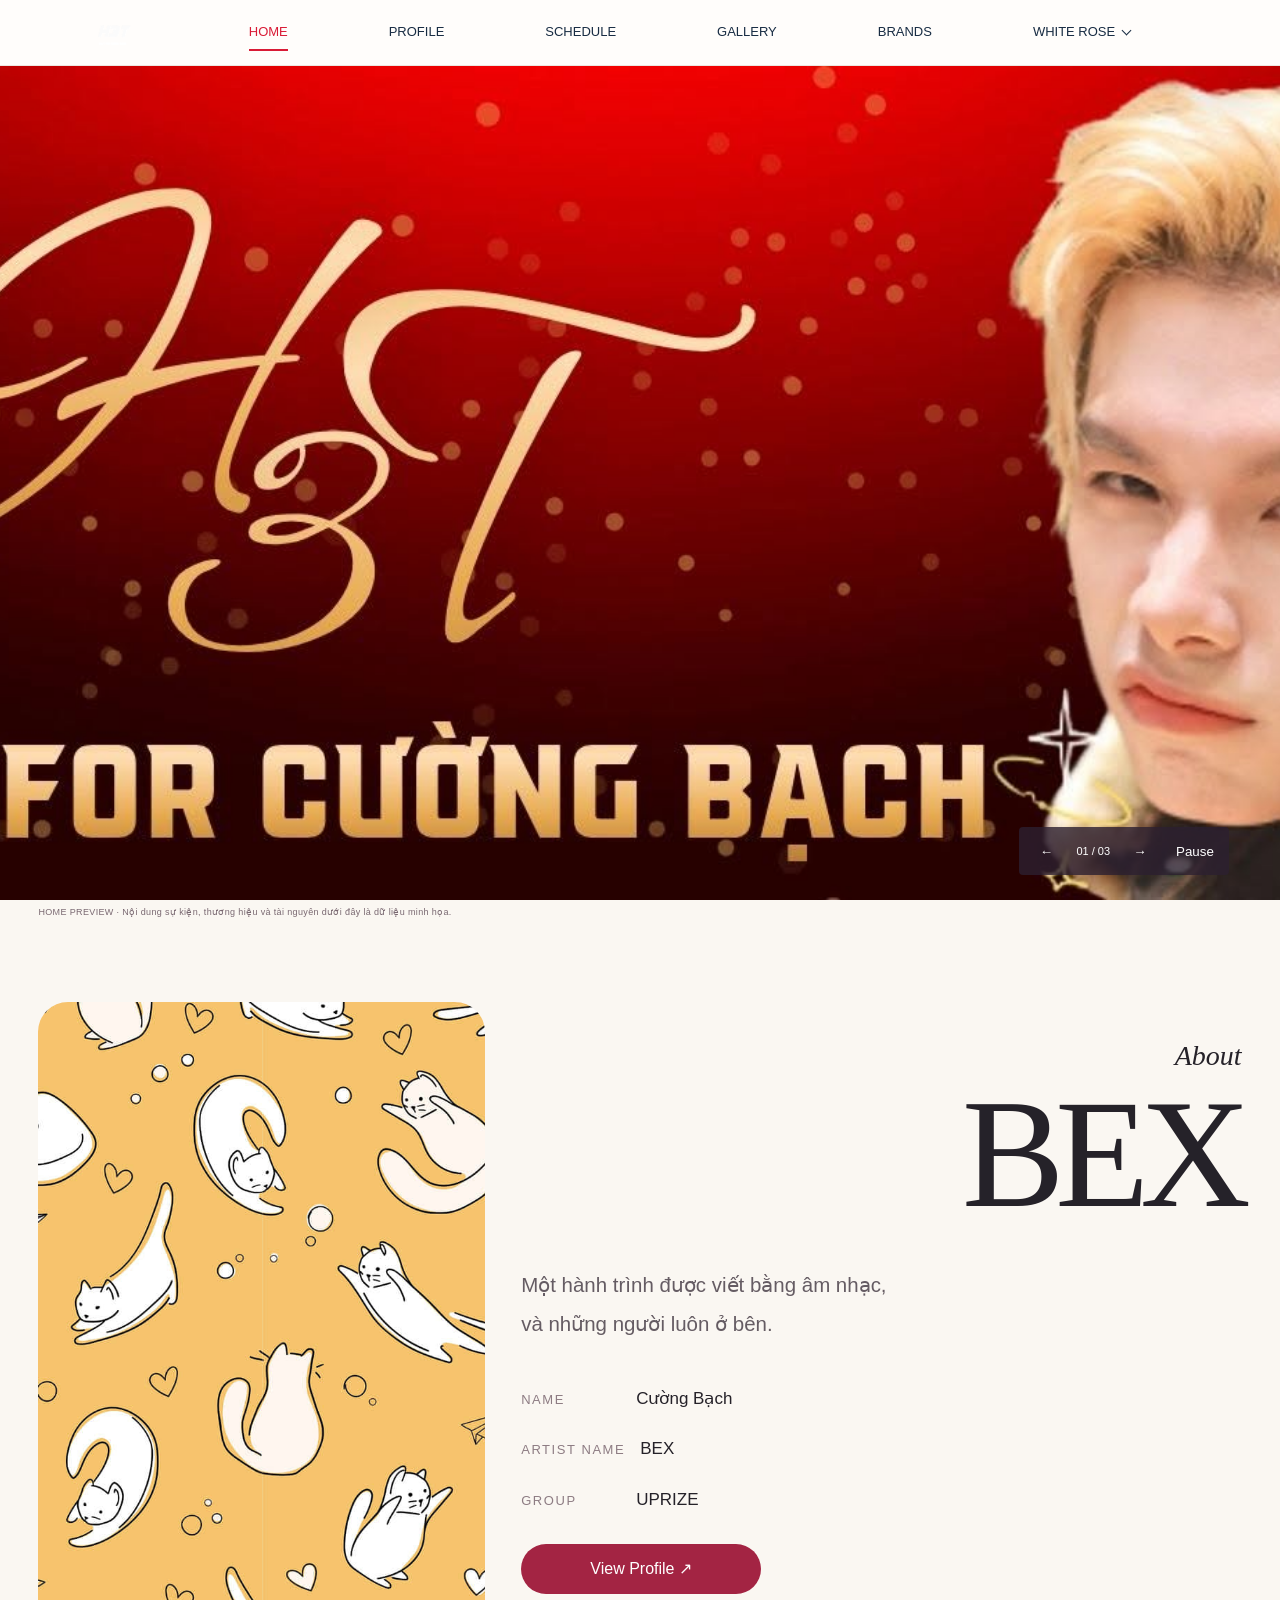
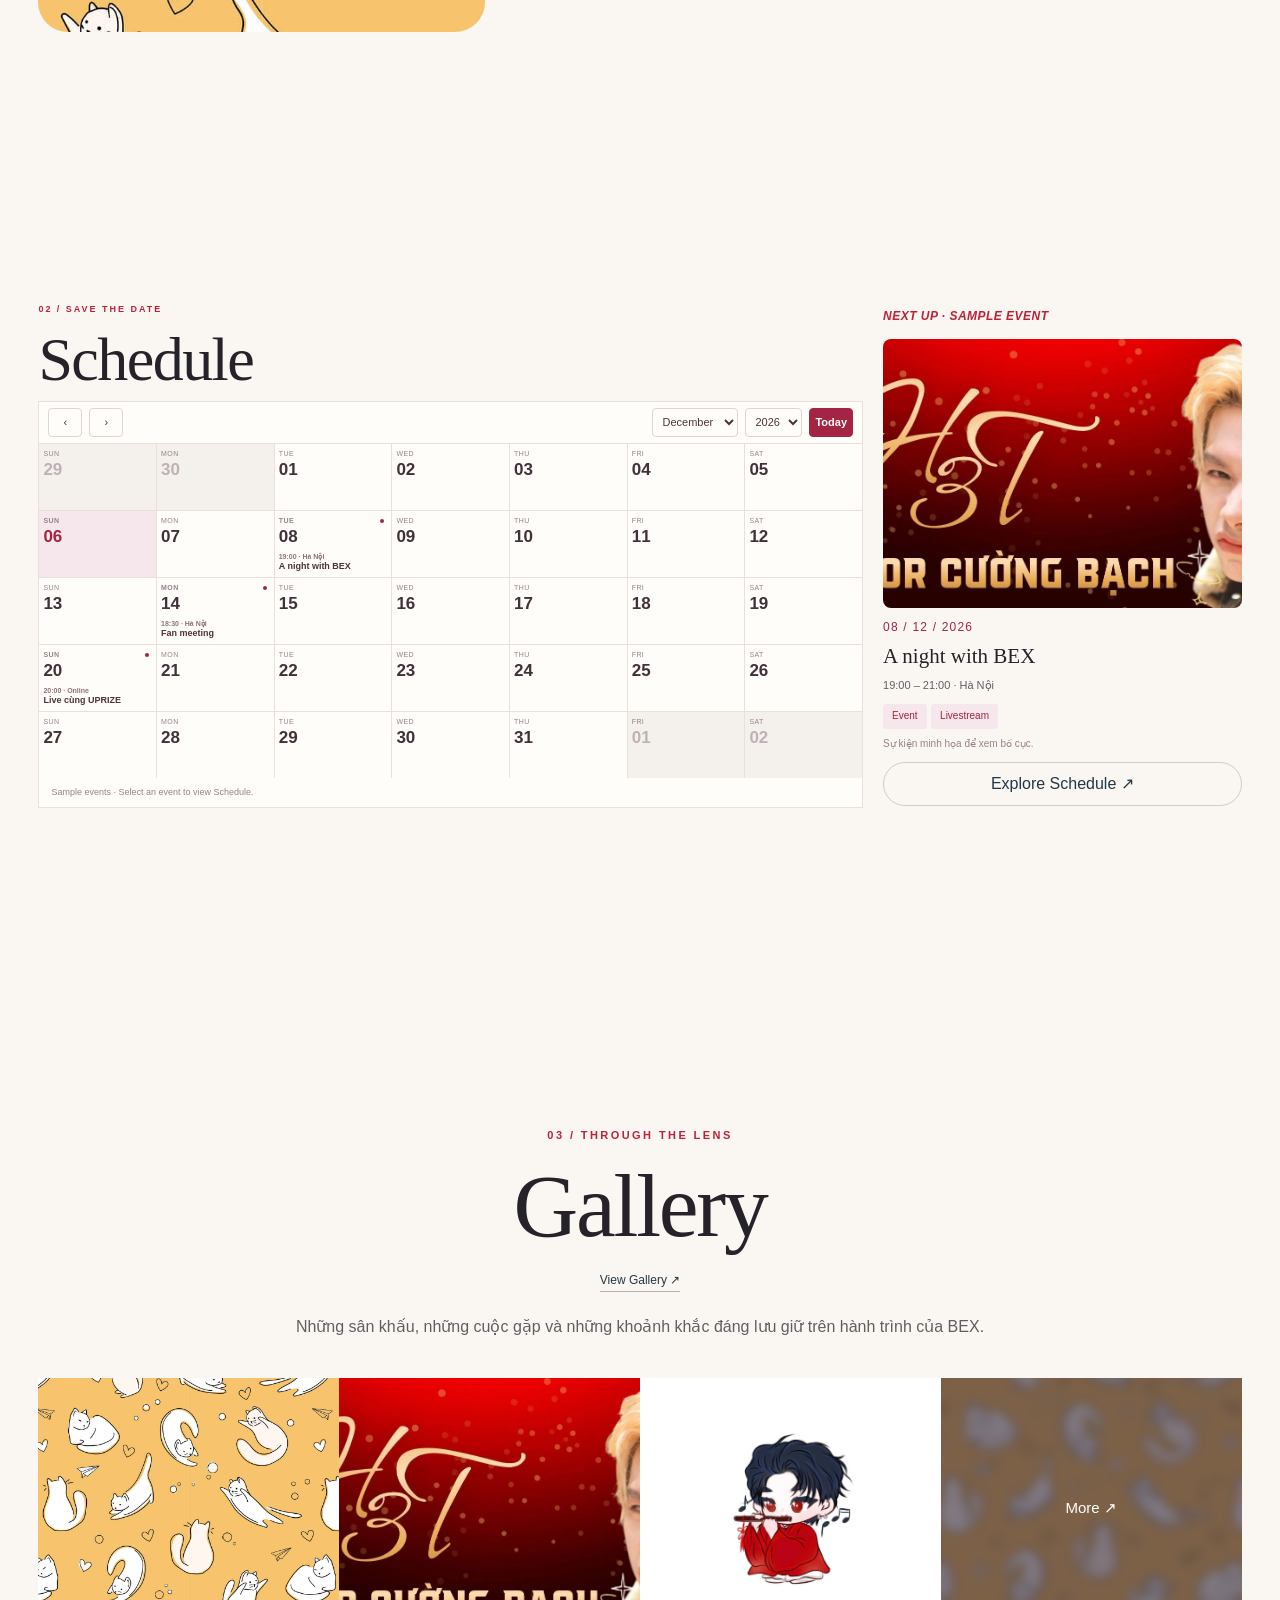
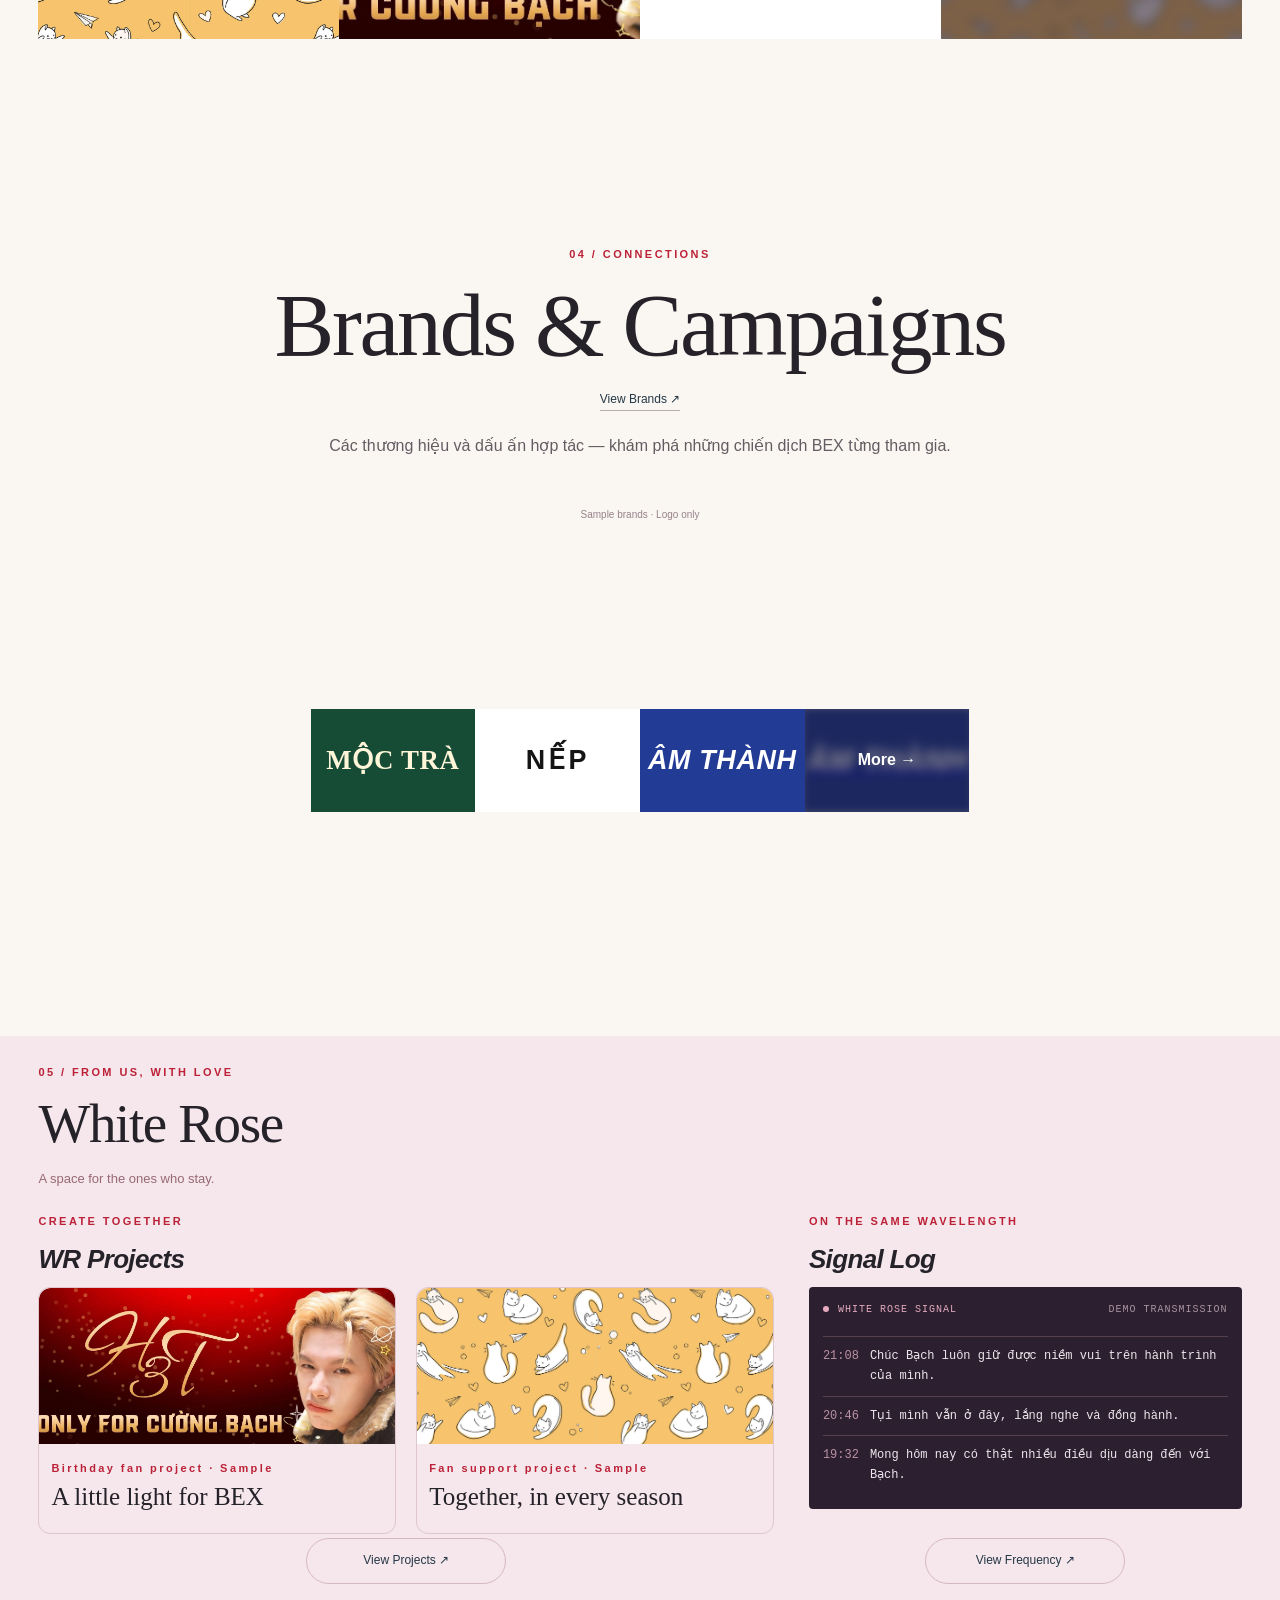
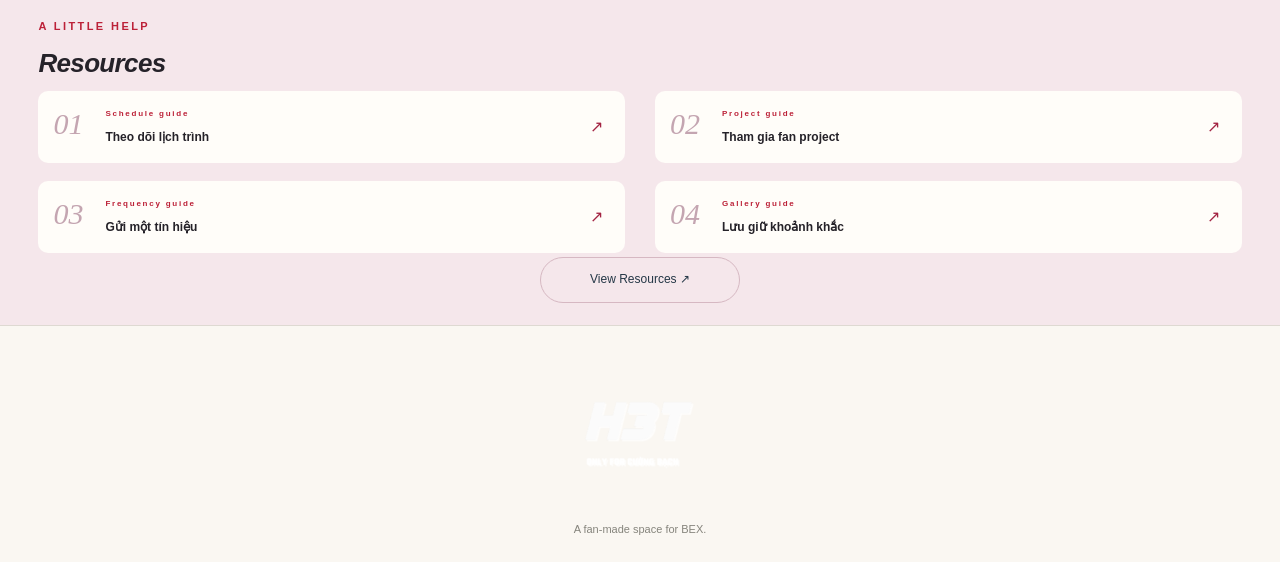
==== index.html @ bc2a26bc "edit file" ====
<!doctype html><html lang="vi"><head><meta charset="utf-8"><meta name="viewport" content="width=device-width,initial-scale=1"><title>BEX · White Rose</title><link rel="icon" href="assets/logo-h3t.png"><link rel="stylesheet" href="site/site.css"><link rel="stylesheet" href="site/home-demo.css"><link rel="stylesheet" href="site/home-layout.css"></head><body class="editorial-page home-page home-brief-demo"><div class="site-nav" role="navigation" aria-label="Main navigation"><a class="site-brand" href="index.html"><img src="assets/logo-h3t.png" alt="H3T"></a><div class="site-links"><a href="index.html" aria-current="page">Home</a><a href="profile.html">Profile</a><a href="schedule.html">Schedule</a><a href="gallery.html">Gallery</a><a href="brand.html">Brands</a><details class="nav-group"><summary>White Rose</summary><div><a href="frequency.html">WR Frequency</a><a href="project.html">WR Projects</a><a href="resources.html">WR Resources</a></div></details></div></div>
<section class="brief-hero" aria-label="Featured images"><img id="hero-image" src="assets/wall.jpg" alt="BEX · featured banner"><div class="hero-caption"><span>WHITE ROSE / BEX</span><p>Every moment,<br>a little closer.</p></div><div class="hero-controls"><button id="hero-prev" aria-label="Previous image">←</button><span id="hero-position" aria-live="polite">01 / 03</span><button id="hero-next" aria-label="Next image">→</button><button id="hero-pause" aria-label="Pause slideshow" aria-pressed="false">Pause</button></div></section>
<main class="editorial-main home-main"><p class="brief-demo-label">HOME PREVIEW · Nội dung sự kiện, thương hiệu và tài nguyên dưới đây là dữ liệu minh họa.</p>
<section class="brief-about"><div class="about-image"><img src="assets/page-background.jpg" alt="BEX" loading="lazy"><span>MEET THE ARTIST</span></div><div><span class="eyebrow">01 / ABOUT</span><div class="about-wordmark"><span>About</span><h1>BEX</h1></div><p class="about-lead">Một hành trình được viết bằng âm nhạc,<br>và những người luôn ở bên.</p><dl><div><dt>NAME</dt><dd>Cường Bạch</dd></div><div><dt>ARTIST NAME</dt><dd>BEX</dd></div><div><dt>GROUP</dt><dd>UPRIZE</dd></div></dl><a class="page-button" href="profile.html">View Profile ↗</a></div></section>
<section class="home-section layout-schedule"><div class="home-section-heading"><div><span class="eyebrow">02 / SAVE THE DATE</span><h2>Schedule</h2></div><a class="text-link" href="schedule.html">View Schedule ↗</a></div><div class="brief-schedule"><div id="brief-calendar"></div><article class="nearest-event"><span class="eyebrow">NEXT UP · SAMPLE EVENT</span><img src="assets/wall.jpg" alt="Sample event artwork" loading="lazy"><div class="next-date" id="next-date"></div><h3>A night with BEX</h3><p>19:00 – 21:00 · Hà Nội</p><span class="brief-pill">Event</span> <span class="brief-pill">Livestream</span><p class="sample-small">Sự kiện minh họa để xem bố cục.</p><a class="text-link" href="schedule.html">Explore Schedule ↗</a></article></div></section>
<section class="home-section layout-gallery"><div class="home-section-heading"><div><span class="eyebrow">03 / THROUGH THE LENS</span><h2>Gallery</h2></div><a class="text-link" href="gallery.html">View Gallery ↗</a></div><p class="section-introduction">Những sân khấu, những cuộc gặp và những khoảnh khắc đáng lưu giữ trên hành trình của BEX.</p><div id="brief-gallery" class="brief-photo-grid"></div></section>
<section class="home-section layout-brands"><div class="home-section-heading"><div><span class="eyebrow">04 / CONNECTIONS</span><h2>Brands &amp; Campaigns</h2></div><a class="text-link" href="brand.html">View Brands ↗</a></div><p class="section-introduction">Các thương hiệu và dấu ấn hợp tác — khám phá những chiến dịch BEX từng tham gia.</p><p class="sample-small">Sample brands · Logo only</p><div id="home-brand"></div></section>
<section class="home-section brief-white-rose"><div class="wr-intro"><span class="eyebrow">05 / FROM US, WITH LOVE</span><h2>White Rose</h2><p>A space for the ones who stay.</p></div>
<div class="wr-top-layout"><section class="wr-subsection wr-project-panel"><div class="home-section-heading"><div><span class="eyebrow">CREATE TOGETHER</span><h2>WR Projects</h2></div><a class="text-link" href="project.html">View Projects ↗</a></div><div id="brief-projects" class="brief-projects"></div></section>
<section class="wr-subsection wr-frequency-panel"><div class="home-section-heading"><div><span class="eyebrow">ON THE SAME WAVELENGTH</span><h2>Signal Log</h2></div><a class="text-link" href="frequency.html">View Frequency ↗</a></div><div class="frequency-log"><div class="frequency-status"><span class="signal-dot"></span> WHITE ROSE SIGNAL <span>DEMO TRANSMISSION</span></div><ol><li><time>21:08</time><span class="signal-index">WR_001</span><p>Chúc Bạch luôn giữ được niềm vui trên hành trình của mình.</p><span>♡</span></li><li><time>20:46</time><span class="signal-index">WR_002</span><p>Tụi mình vẫn ở đây, lắng nghe và đồng hành.</p><span>♡</span></li><li><time>19:32</time><span class="signal-index">WR_003</span><p>Mong hôm nay có thật nhiều điều dịu dàng đến với Bạch.</p><span>♡</span></li></ol></div></section>
</div><section class="wr-subsection wr-resource-panel"><div class="home-section-heading"><div><span class="eyebrow">A LITTLE HELP</span><h2>Resources</h2></div><a class="text-link" href="resources.html">View Resources ↗</a></div><div id="brief-resources" class="brief-resources"></div></section>
</section></main><footer class="site-footer home-layout-footer"><img src="assets/logo-h3t.png" alt="H3T"><span>A fan-made space for BEX.</span></footer><script src="site/home-demo.js"></script><script src="site/brand-demo.js"></script><script src="site/navigation.js"></script><script src="site/home-scroll.js"></script><script src="site/home-motion.js"></script></body></html>
---- site/site.css ----
.site-nav{position:relative;z-index:30;display:flex;align-items:center;justify-content:space-between;gap:24px;padding:12px 4%;background:#fffdfb;border-bottom:1px solid #ece7e1;color:#182c43;font:14px/1.4 "Segoe UI",Arial,sans-serif}
.site-brand{display:block;flex:0 0 75px}.site-brand img{display:block;width:75px;height:45px;object-fit:contain}
.site-links{display:flex;gap:28px;align-items:center;overflow-x:auto;scrollbar-width:none}.site-links a{color:inherit;text-decoration:none;white-space:nowrap;padding:12px 0;position:relative}.site-links a[aria-current=page]{color:#d91b36}.site-links a[aria-current=page]:after{content:"";position:absolute;bottom:3px;left:0;right:0;height:2px;background:#d91b36}
.site-nav a:focus-visible,.editorial-page a:focus-visible,.editorial-page select:focus-visible{outline:2px solid #d91b36;outline-offset:5px}
.editorial-page{margin:0;background:#faf8f4;color:#1e2b37;font:16px/1.65 "Segoe UI",Arial,sans-serif}.editorial-page *{box-sizing:border-box}
.editorial-main{max-width:1800px;margin:auto;padding:65px 4% 90px}.page-intro{margin:0 0 50px;max-width:900px}.eyebrow{color:#bc2138;font-size:11px;font-weight:700;letter-spacing:.22em}.page-intro h1{font:500 clamp(40px,5.6vw,80px)/1.1 Georgia,"Times New Roman",serif;margin:17px 0 20px;letter-spacing:-.045em}.page-intro p{color:#727677;max-width:620px;margin:0;font-size:16px}
.profile-layout{display:grid;grid-template-columns:1fr 1fr;align-items:center;gap:8%}.profile-portrait{display:block;width:100%;height:auto}.profile-copy h2{font:400 clamp(32px,3.5vw,54px)/1.2 Georgia,serif;letter-spacing:-.025em}.profile-copy p{max-width:500px;color:#666e73}.profile-actions{display:flex;align-items:center;flex-wrap:wrap;gap:25px;margin:30px 0}.page-button{display:inline-block;background:#bc2138;color:#fff;padding:12px 22px;text-decoration:none;border:0;cursor:pointer;font:inherit}.text-link{color:#243746;text-decoration:none;border-bottom:1px solid #b7b1a9}.profile-copy .muted{font-size:12px;color:#94948e}
.exhibition-toolbar{display:flex;align-items:center;gap:18px;border-top:1px solid #dcd7d0;padding:18px 0 28px;font-size:12px}.exhibition-toolbar label{text-transform:uppercase;letter-spacing:.1em}.exhibition-toolbar select{font:inherit;max-width:65%;padding:9px 12px;background:transparent;border:1px solid #dcd7d0;color:inherit}.exhibition-toolbar #image-count{margin-left:auto;color:#727677}
.exhibition{columns:2;column-gap:28px}.exhibit{margin:0 0 34px;break-inside:avoid}.exhibit img{display:block;width:100%;height:auto;max-height:none;border:0;border-radius:0;background:#eeebe5}.exhibit figcaption{display:flex;align-items:center;justify-content:space-between;gap:12px;padding:10px 0;border-bottom:1px solid #e0dcd5;color:#74776f;font-size:11px}.exhibit figcaption span:last-child{font-size:10px;letter-spacing:.1em}.exhibit figcaption a{color:inherit;text-decoration:none}
.collection-grid{display:grid;grid-template-columns:repeat(3,minmax(0,1fr));gap:36px}.collection-card{min-width:0}.collection-card>a{display:block}.collection-card img{display:block;width:100%;height:auto;aspect-ratio:1;object-fit:contain;background:#f0ede7}.collection-meta{font-size:11px;letter-spacing:.08em;text-transform:uppercase;color:#8a8175;margin:18px 0 8px}.collection-card h2{font:400 27px/1.3 Georgia,serif;margin:0 0 12px}.collection-card p{font-size:13px;color:#717578}.page-status{column-span:all;grid-column:1/-1;padding:50px 0;color:#777;font-size:14px}.page-status button{margin-top:15px}.site-footer{display:flex;justify-content:space-between;gap:20px;border-top:1px solid #ded9d2;padding:24px 4%;font-size:11px;color:#85847c}
@media(min-width:1600px){.exhibition{column-gap:40px}}
@media(max-width:820px){.site-nav{gap:16px;padding:8px 16px;flex-wrap:wrap}.site-brand{flex-basis:60px}.site-brand img{width:60px;height:35px}.site-links{gap:23px;width:100%;order:2;font-size:12px}.site-links a{padding:8px 0}.editorial-main{padding:35px 18px 55px}.page-intro{margin-bottom:35px}.page-intro p{font-size:14px}.profile-layout{grid-template-columns:1fr;gap:25px}.profile-copy h2{font-size:36px}.exhibition{columns:1}.exhibition-toolbar{gap:9px;flex-wrap:wrap}.exhibition-toolbar select{max-width:100%}.exhibition-toolbar label{font-size:10px}.exhibit{margin-bottom:28px}.collection-grid{grid-template-columns:repeat(2,minmax(0,1fr));gap:25px 18px}.collection-card h2{font-size:22px}.site-footer{flex-direction:column;gap:5px}}
@media(max-width:480px){.collection-grid{grid-template-columns:1fr}.exhibition{margin-left:-18px;margin-right:-18px}.exhibit figcaption{margin:0 18px}.exhibition-toolbar #image-count{font-size:11px}}
.detail-intro{margin-top:35px}.detail-content{max-width:1000px}.detail-cover{display:block;width:100%;height:auto;margin:0 0 35px}.detail-body{white-space:pre-wrap;overflow-wrap:anywhere;font-size:17px;line-height:1.85;margin-bottom:35px}
.album-toolbar{display:flex;justify-content:space-between;gap:20px;border-top:1px solid #e5e1db;padding:16px 0 24px;color:#777c7d;font-size:12px}
.album-grid{display:grid;grid-template-columns:repeat(3,minmax(0,1fr));gap:24px 18px}
.album-card{min-width:0;background:white;border:1px solid #eeece7;border-radius:12px;overflow:hidden}
.album-card>a{display:block;height:100%;color:#1e2b37;text-decoration:none}
.album-card img{display:block;width:100%;aspect-ratio:8/5;object-fit:cover;background:#f0ede7}
.album-info{padding:16px 15px 18px}.album-info h2{font:700 15px/1.5 "Segoe UI",Arial,sans-serif;text-transform:uppercase;margin:0 0 6px}.album-info p{margin:0;font-size:12px;color:#82868a}
.album-card:hover{border-color:#c6bdb4;box-shadow:0 5px 20px #17253a08}.album-card a:focus-visible{outline-offset:-4px}
.album-exhibition img{height:auto;object-fit:contain;border:0;border-radius:0}.album-back{display:inline-block;margin-top:30px}
@media(max-width:1050px){.album-grid{grid-template-columns:repeat(2,minmax(0,1fr))}}
@media(max-width:600px){.album-grid{grid-template-columns:1fr;gap:20px}.album-info{padding:14px}.album-info h2{font-size:14px}.album-toolbar{padding-bottom:20px}}
@media(prefers-reduced-motion:reduce){.album-card{transition:none}}
.home-banner img{display:block;width:100%;height:auto}.home-main{padding-top:50px}
.home-welcome{display:grid;grid-template-columns:1.5fr 1fr;gap:8%;align-items:end;margin-bottom:60px}
.home-welcome h1{font:400 clamp(34px,4vw,62px)/1.15 Georgia,serif;letter-spacing:-.035em;margin:15px 0 0}.home-welcome p{max-width:350px;color:#7a7c76;font-size:15px}
.home-section{border-top:1px solid #dfdad2;padding-top:30px;margin-top:65px}.home-section-heading{display:flex;justify-content:space-between;align-items:end;gap:25px;margin-bottom:28px}
.home-section h2{font:400 clamp(28px,3.2vw,44px)/1.2 Georgia,serif;margin:10px 0 0;letter-spacing:-.025em}.home-section-heading>a{font-size:12px;white-space:nowrap}
.home-schedule{display:grid;grid-template-columns:repeat(3,minmax(0,1fr));gap:20px}
.home-event{display:flex;gap:18px;padding:24px 18px;background:#fff;border:1px solid #e9e4de;text-decoration:none;color:inherit}
.home-event-date{flex:0 0 48px;text-align:center;border-right:1px solid #eae5dd;padding-right:16px;color:#b72239}
.home-event-date b{display:block;font-size:31px;line-height:1.1}.home-event-date small{font-size:10px;white-space:nowrap}
.home-event h3{font-size:15px;line-height:1.5;margin:5px 0 8px}.home-event p{font-size:12px;color:#777;margin:0}.home-event .eyebrow{font-size:9px;letter-spacing:.07em}
.home-event.is-today{border-color:#df9ca6;background:#fff4f3}.home-profile{display:grid;grid-template-columns:1fr 1fr;gap:8%;align-items:center}.home-profile>img{display:block;width:100%;max-height:480px;object-fit:cover}.home-profile p{color:#7a7c76;margin:25px 0}
@media(max-width:1050px){.home-schedule{grid-template-columns:1fr}.home-event{padding:18px}.home-page .album-grid{grid-template-columns:repeat(3,minmax(0,1fr))}}
@media(max-width:820px){.home-main{padding-top:30px}.home-welcome{grid-template-columns:1fr;gap:15px;margin-bottom:35px}.home-welcome h1{font-size:35px}.home-section{margin-top:40px;padding-top:25px}.home-section-heading{gap:12px}.home-section-heading>a{font-size:11px}.home-section h2{font-size:28px}.home-profile{grid-template-columns:1fr;gap:28px}.home-page .album-grid{grid-template-columns:1fr}.home-profile>img{max-height:none}}

/* Góc Bạch hồng — UI preview only. */
.rose-page{background:#fdf7f5;color:#4b343a}.rose-main{max-width:1380px;padding-top:48px}.rose-intro{text-align:center;max-width:780px;margin:0 auto 65px}.rose-intro .eyebrow{color:#ab6879}.rose-flower{font-size:50px;line-height:1;color:#c97e92;margin:26px 0 16px}.rose-intro h1{font:400 clamp(44px,6vw,76px)/1.15 Georgia,serif;letter-spacing:-.045em;margin:0 0 24px}.rose-intro>p{color:#967782;font-size:15px;line-height:1.9}.rose-write-link{display:inline-flex;gap:22px;text-decoration:none;color:#9c4e64;font-size:12px;border-bottom:1px solid #dcb9c3;padding:12px 0 7px;margin-top:8px}
.rose-layout{display:grid;grid-template-columns:minmax(0,.9fr) minmax(0,1.1fr);gap:7%;align-items:start}.rose-compose{background:#fffaf8;border:1px solid #eedadf;padding:36px;border-radius:3px;scroll-margin-top:25px}.rose-compose h2,.rose-preview h2{font:400 31px/1.25 Georgia,serif;letter-spacing:-.025em;margin:14px 0}.rose-form-intro{font-size:13px;color:#997c85;line-height:1.8;margin:0 0 28px}.rose-compose label{display:block;font-size:12px;font-weight:600;margin:20px 0 9px}.rose-compose label>span{color:#af949c;font-weight:400}.rose-compose input,.rose-compose textarea{display:block;width:100%;box-sizing:border-box;border:1px solid #eadce0;background:#fff;color:#4b343a;padding:13px 14px;border-radius:3px;font:13px/1.8 "Segoe UI",Arial,sans-serif}.rose-compose textarea{resize:vertical;min-height:160px}.rose-compose input::placeholder,.rose-compose textarea::placeholder{color:#b6a2a8}.rose-compose input:focus,.rose-compose textarea:focus{outline:2px solid #d8a3b3;outline-offset:2px}.rose-form-meta{display:flex;justify-content:space-between;gap:15px;font-size:10px;color:#a58993;margin:10px 0 24px}.rose-form-meta output{white-space:nowrap}.rose-submit{width:100%;display:flex;justify-content:space-between;gap:20px;background:#a75b72;color:#fff;border:0;border-radius:3px;padding:15px 18px;cursor:pointer;font:13px "Segoe UI",Arial,sans-serif}.rose-submit:hover{background:#91495f}.rose-submit:focus-visible{outline:2px solid #7d3850;outline-offset:4px}.rose-demo-note{font-size:10px;color:#ac939c;text-align:center;line-height:1.7;margin:13px 0 0}.rose-feedback{color:#8d4d63;font-size:12px;line-height:1.7;margin-bottom:0}
.rose-preview-heading{display:flex;align-items:end;justify-content:space-between;gap:15px;margin-bottom:22px}.rose-preview-heading h2{margin-bottom:0}.rose-sample-label{font-size:10px;color:#a68894;white-space:nowrap;padding-bottom:5px}.rose-notes{display:grid;gap:18px}.rose-note{background:#fffdfa;border:1px solid #eedde0;padding:17px 27px 24px;border-radius:2px}.rose-note-alt{background:#f8ecec}.rose-note-icon{font:50px/1 Georgia,serif;color:#d5a5b2}.rose-note>p{font-size:14px;line-height:1.95;margin:0 0 22px;white-space:pre-wrap;overflow-wrap:anywhere}.rose-note>footer{display:flex;align-items:center;justify-content:space-between;gap:15px;border-top:1px solid #ecdde0;padding-top:14px;color:#ac8491;font-size:11px}.rose-note>footer>span:last-child{font-size:19px}.rose-note-user{border-color:#c58b9e;background:#fff}.rose-closing{text-align:center;font:italic 18px/1.8 Georgia,serif;color:#b18c99;margin:65px 0 0}
@media(max-width:820px){.rose-main{padding-top:32px}.rose-intro{margin-bottom:40px}.rose-intro h1{font-size:47px}.rose-intro>p{font-size:13px}.rose-layout{grid-template-columns:minmax(0,1fr);gap:38px}.rose-compose{padding:26px 22px}.rose-preview-heading{flex-wrap:wrap;gap:10px}.rose-compose h2,.rose-preview h2{font-size:28px}.rose-note{padding:17px 23px 22px}.rose-closing{font-size:16px;margin-top:40px}}
.home-rose{display:grid;grid-template-columns:minmax(0,1fr) minmax(0,1fr);gap:8%;align-items:center;padding:44px;background:#f7e9ec;border:1px solid #eddbdf}
.home-rose .eyebrow{color:#a75b72}.home-rose h2{color:#67414f}
.home-rose-copy>p{max-width:430px;color:#977681;font-size:14px;line-height:1.9;margin:23px 0}
.home-rose-button{display:inline-flex;align-items:center;gap:28px;background:#a75b72;color:#fff;text-decoration:none;padding:13px 19px;font-size:12px}
.home-rose-button:hover{background:#91495f}.home-rose-button:focus-visible{outline:2px solid #7d3850;outline-offset:4px}
.home-rose-letter{min-width:0;background:#fffaf8;padding:26px 30px;box-shadow:0 6px 22px #915e7110;color:#67414f}
.home-rose-flower{display:block;text-align:right;font-size:30px;color:#c68d9e}.home-rose-greeting{font:italic 25px/1.5 Georgia,serif}
.home-rose-letter>p{font-size:14px;line-height:1.95;margin:17px 0 24px}
.home-rose-sign{display:flex;justify-content:space-between;align-items:center;border-top:1px solid #eedde3;padding-top:13px;color:#ac8491;font-size:11px}.home-rose-sign>span:last-child{font-size:22px}
.home-rose-letter>small{display:block;font-size:10px;color:#b49ca5;margin-top:14px}
@media(max-width:820px){.home-rose{grid-template-columns:minmax(0,1fr);gap:30px;padding:25px 20px}.home-rose-letter{padding:22px}.home-rose-copy>p{font-size:13px}.home-rose-button{gap:20px}.home-rose-greeting{font-size:23px}}
.rose-more{display:inline-block;border:1px solid #d7a7b7;background:transparent;color:#9c4e64;padding:10px 18px;margin-top:18px;font:12px "Segoe UI",Arial,sans-serif;cursor:pointer}
.rose-more[hidden]{display:none}.rose-more:disabled,.rose-submit:disabled{opacity:.6;cursor:wait}.rose-list-status{color:#a0808c;font-size:13px;line-height:1.8;padding:20px 0}
.rose-note>footer>.rose-note-date{font-size:10px}.rose-more:focus-visible{outline:2px solid #9c4e64;outline-offset:3px}
.project-facts{display:grid;grid-template-columns:repeat(2,minmax(0,1fr));gap:0 32px;margin:0 0 35px}
.project-facts>div{padding:14px 0;border-bottom:1px solid #e4dfd8;min-width:0}.project-facts dt{font-size:11px;letter-spacing:.04em;color:#8b8179;margin-bottom:5px}.project-facts dd{margin:0;font-size:14px;overflow-wrap:anywhere}
.project-photos{margin:35px 0}.project-photos h2{font:400 30px/1.3 Georgia,serif;margin:0 0 25px}
@media(max-width:600px){.project-facts{grid-template-columns:1fr}.project-photos .exhibition{margin-left:0;margin-right:0}}
.brand-demo-notice{display:inline-block;background:#efeae0;color:#625345;padding:6px 12px;font-size:12px;margin:0 0 20px}
.brand-demo-grid{display:grid;grid-template-columns:repeat(3,minmax(0,1fr));gap:24px}
.brand-demo-card{display:block;min-width:0;background:#fff;border:1px solid #e5ded5;border-radius:12px;overflow:hidden;color:inherit;text-decoration:none}
.brand-demo-card:hover{border-color:#9c8071}
.brand-demo-cover{min-height:200px;aspect-ratio:8/5;display:flex;flex-direction:column;align-items:center;justify-content:center;gap:12px;padding:20px;color:#fff;background:radial-gradient(circle at 22% 15%,#ffffff26,transparent 50%),var(--brand-color)}
.brand-demo-cover.tea{--brand-color:#314b3b}.brand-demo-cover.linen{--brand-color:#905e49}.brand-demo-cover.sound{--brand-color:#343653}
.brand-demo-mark{display:grid;place-items:center;width:70px;height:70px;border-radius:50%;border:1px solid #ffffff80;font:34px Georgia,serif}
.brand-demo-cover-title{font:26px Georgia,serif}
.brand-demo-info{padding:22px}.brand-demo-info h2{font:28px Georgia,serif;margin:8px 0}.brand-demo-info p{color:#5e6264;font-size:14px}.brand-demo-count{display:block;color:#8f273c;font-size:13px;margin-top:18px}
.brand-demo-page .detail-content>.brand-demo-cover{aspect-ratio:3/1;border-radius:12px}
.brand-demo-campaigns{margin-top:36px}.brand-demo-campaign{display:flex;gap:18px;padding:18px 0;border-top:1px solid #e5ded5}.brand-demo-campaign h3,.brand-demo-campaign p{margin:0 0 6px}.brand-demo-number{color:#8f273c;font:24px Georgia,serif;padding-top:4px}
@media(max-width:900px){.brand-demo-grid{grid-template-columns:repeat(2,minmax(0,1fr))}}
@media(max-width:580px){.brand-demo-grid{grid-template-columns:minmax(0,1fr)}.brand-demo-cover{min-height:160px}}
.brand-demo-grid{grid-template-columns:repeat(4,minmax(0,1fr));gap:20px}
.brand-logo-tile{display:grid;place-items:center;aspect-ratio:1;background:var(--logo-bg);color:var(--logo-ink)}
.brand-logo-tile.tea{--logo-bg:#e9f0e7;--logo-ink:#314b3b}
.brand-logo-tile.linen{--logo-bg:#f5e9df;--logo-ink:#85543f}
.brand-logo-tile.sound{--logo-bg:#ecebf4;--logo-ink:#343653}
.brand-logo-tile .brand-demo-mark{width:44%;height:auto;aspect-ratio:1;border:1px solid currentColor;font-size:clamp(28px,4vw,56px)}
.brand-demo-card:focus-visible{outline-offset:3px}
@media(max-width:950px){.brand-demo-grid{grid-template-columns:repeat(3,minmax(0,1fr))}}
@media(max-width:580px){.brand-demo-grid{grid-template-columns:repeat(2,minmax(0,1fr));gap:12px}}
.brand-demo-credit{display:inline-block;margin:0 0 8px;padding:3px 9px;border-radius:4px;background:#f6e9ed;color:#86263c;font-size:12px;font-weight:600}
.brand-demo-tags{display:flex;flex-wrap:wrap;gap:6px;margin:8px 0}.brand-demo-tags .brand-demo-credit{margin:0}.brand-demo-job-type{background:#eeeae3;color:#51473e}
button.brand-demo-card{width:100%;padding:0;cursor:pointer;font:inherit}
.brand-demo-dialog{box-sizing:border-box;width:min(680px,calc(100% - 28px));max-height:86vh;padding:24px;border:0;border-radius:14px;background:#fffdfb;color:#1e2b37;overscroll-behavior:contain}
.brand-demo-dialog::backdrop{background:#16212ab0}
.brand-dialog-close{float:right;width:36px;height:36px;border:0;border-radius:50%;background:#f4e8eb;color:#8f273c;font-size:24px;cursor:pointer}
.brand-dialog-title{font:32px Georgia,serif;margin:0 44px 8px 0}
.brand-dialog-body>.brand-demo-cover{aspect-ratio:3/1;min-height:140px;border-radius:8px}
@media(max-width:580px){.brand-demo-dialog{padding:16px}.brand-dialog-title{font-size:26px}}
.brand-campaign-post{display:inline-block;margin-top:6px;color:#86263c;font-size:13px;font-weight:600}
/* Compact rectangular logo wall matching the reference composition. */
.brand-demo-grid{display:grid;grid-template-columns:repeat(6,minmax(0,1fr));gap:1px;background:#dedbd6;border:1px solid #dedbd6}
.brand-demo-grid .brand-demo-card{border:0;border-radius:0;box-shadow:none;margin:0}
.brand-demo-grid .brand-logo-tile{aspect-ratio:16/9;width:100%;padding:10px;box-sizing:border-box}
.brand-logo-tile.tea{--logo-bg:#164b35;--logo-ink:#fff5d8}
.brand-logo-tile.linen{--logo-bg:#fff;--logo-ink:#151515}
.brand-logo-tile.sound{--logo-bg:#223b95;--logo-ink:#fff}
.brand-logo-wordmark{display:block;font:700 clamp(14px,2.1vw,32px)/1.1 Georgia,serif;letter-spacing:.025em;text-align:center;max-width:100%;overflow-wrap:anywhere}
.brand-logo-tile.linen .brand-logo-wordmark{font-family:Arial,sans-serif;font-weight:900;letter-spacing:.12em}
.brand-logo-tile.sound .brand-logo-wordmark{font-family:Arial,sans-serif;font-style:italic}
.brand-demo-grid .brand-demo-card:hover .brand-logo-tile{filter:brightness(.92)}
.brand-demo-grid .brand-demo-card:focus-visible{outline:3px solid #ef153c;outline-offset:-3px;position:relative;z-index:1}
@media(max-width:950px){.brand-demo-grid{grid-template-columns:repeat(4,minmax(0,1fr))}}
@media(max-width:580px){.brand-demo-grid{grid-template-columns:repeat(3,minmax(0,1fr));gap:1px}.brand-logo-wordmark{font-size:clamp(13px,3.8vw,21px)}.brand-demo-grid .brand-logo-tile{padding:8px}}
/* Empty logo slots blend into the page instead of forming a grey strip. */
.brand-demo-grid{background:transparent;border:0}
/* Main navigation and Home overview */
.site-links{overflow:visible;flex-wrap:wrap}
.nav-group{position:relative}.nav-group summary{cursor:pointer;white-space:nowrap;padding:12px 0}.nav-group>div{position:absolute;top:100%;right:0;min-width:max-content;padding:6px 14px;background:#fffdfb;border:1px solid #ece7e1;box-shadow:0 8px 24px #182c431a}.nav-group a{display:block}
.home-profile h1{font:400 clamp(32px,5vw,65px)/1.12 Georgia,serif;margin:12px 0}
#home-schedule{max-width:850px;border:1px solid #e9e4de;background:white;padding:clamp(10px,3vw,25px)}
.month-title{font:500 clamp(22px,3vw,34px) Georgia,serif;margin:0 0 15px}
.month-grid{display:grid;grid-template-columns:repeat(7,minmax(0,1fr));gap:4px;text-align:center}
.month-weekday{font-size:clamp(10px,2vw,13px);color:#626670;padding:6px 0}
.month-cell,.month-blank{min-height:clamp(37px,6vw,64px);display:grid;place-content:center;position:relative;background:#faf8f4;color:#182c43;text-decoration:none}
.month-blank{background:transparent}.month-today{outline:2px solid #bc2138;outline-offset:-2px;font-weight:700}.month-has-event{background:#fbecef;color:#8f1832;font-weight:700}.month-dot{position:absolute;bottom:4px;left:50%;transform:translateX(-50%);width:4px;height:4px;border-radius:50%;background:currentColor}.month-legend{color:#8f1832;font-size:12px;margin:12px 0 0}
@media(max-width:820px){.site-links{gap:4px 16px}.nav-group summary{padding:8px 0}.nav-group>div{right:auto;left:0}.nav-group:last-child>div{left:auto;right:0}}
/* Small trailing chevrons for dropdown labels. */
.nav-group>summary{display:flex;align-items:center;gap:8px;list-style:none}
.nav-group>summary::-webkit-details-marker{display:none}
.nav-group>summary::after{content:"";display:block;flex:none;width:6px;height:6px;border:solid currentColor;border-width:0 1.5px 1.5px 0;transform:translateY(-2px) rotate(45deg)}
.nav-group[open]>summary::after{transform:translateY(2px) rotate(225deg)}

.mobile-nav-toggle{display:none}
@media(max-width:820px){
 .site-nav{gap:0;padding:8px 16px;box-sizing:border-box}
 .site-nav .mobile-nav-toggle{display:inline-flex;align-items:center;gap:8px;min-height:44px;padding:0 12px;border:1px solid #ece7e1;border-radius:6px;background:#fffdfb;color:inherit;font:inherit;cursor:pointer}
 .mobile-nav-toggle::before{content:"☰";font-size:17px}
 .mobile-nav-open .mobile-nav-toggle::before{content:"×"}
 .site-nav.mobile-nav-ready:not(.mobile-nav-open) .site-links{display:none}
 .site-nav .site-links{flex-direction:column;align-items:stretch;gap:0;margin-top:8px;border-top:1px solid #ece7e1;font-size:14px}
 .site-nav .site-links a,.site-nav .nav-group>summary{display:flex;align-items:center;min-height:44px;padding:8px 4px;box-sizing:border-box}
 .site-nav .nav-group>summary{justify-content:space-between;padding-right:10px}
 .site-nav .nav-group>div{position:static;min-width:0;padding:0 0 0 14px;border:0;border-left:1px solid #ece7e1;box-shadow:none}
 .home-main{min-width:0}
 .home-section-heading{align-items:flex-start;flex-wrap:wrap}
 .home-profile>img{max-height:330px;object-fit:contain}
 .home-page .album-grid,.home-page .collection-grid{grid-template-columns:repeat(2,minmax(0,1fr));gap:12px}
 .home-page .album-info h2,.home-page .collection-card h2{font-size:14px;overflow-wrap:anywhere}
 .home-page .collection-card p{overflow-wrap:anywhere}
 .home-page .album-info{padding:10px}
}
@media(max-width:380px){.home-main{padding-left:12px;padding-right:12px}.month-grid{gap:2px}.month-cell{font-size:13px}}

.home-project-grid{display:grid;grid-template-columns:repeat(4,minmax(0,1fr));gap:0}
.home-project-tile{position:relative;display:block;aspect-ratio:8/5;overflow:hidden;background:#eee9e3}
.home-project-tile img{display:block;width:100%;height:100%;object-fit:cover}
.home-project-more img{filter:blur(5px);transform:scale(1.08)}
.home-project-more>span{position:absolute;inset:0;display:grid;place-items:center;background:#19152b80;color:#fff;font-weight:700}
.home-page .home-project-grid a:focus-visible,.home-page #home-brand button:focus-visible{outline-offset:-4px;z-index:1}
@media(max-width:820px){.home-project-grid{grid-template-columns:repeat(2,minmax(0,1fr))}}
#home-brand .brand-logo-tile{width:100%;height:100%;aspect-ratio:8/5;padding:8px}
#home-brand .brand-demo-card{aspect-ratio:8/5;border:0;border-radius:0}
.home-brand-more .brand-logo-tile{filter:blur(5px);transform:scale(1.08)}
.home-project-more>.brand-logo-tile .brand-logo-wordmark{position:static;display:block;background:none;color:inherit}
#home-brand .brand-demo-card{position:relative}
.home-tile-label{position:absolute;inset:0;display:grid;place-items:center;padding:10px;background:#19152b99;color:#fff;text-align:center;font-size:clamp(12px,2vw,18px);font-weight:700;line-height:1.3;overflow-wrap:anywhere;opacity:0;pointer-events:none;transition:opacity .2s}
.home-project-tile:not(.home-project-more) img,#home-brand .brand-demo-card .brand-logo-tile{transition:filter .2s,transform .2s}
@media(hover:hover){
 .home-project-grid :is(a,button):hover>.home-tile-label{opacity:1}
 .home-project-tile:not(.home-project-more):hover img,#home-brand .brand-demo-card:hover .brand-logo-tile{filter:blur(4px);transform:scale(1.06)}
}
.home-project-grid :is(a,button):focus-visible>.home-tile-label{opacity:1}
.home-project-tile:not(.home-project-more):focus-visible img,#home-brand .brand-demo-card:focus-visible .brand-logo-tile{filter:blur(4px);transform:scale(1.06)}
@media(prefers-reduced-motion:reduce){.home-tile-label,.home-project-tile:not(.home-project-more) img,#home-brand .brand-demo-card .brand-logo-tile{transition:none}}

/* Shared mobile dropdown navigation; independent of page header overrides. */
@media(max-width:820px){
 body .site-nav.mobile-nav-ready{position:sticky;top:0;z-index:40;display:flex;flex-wrap:nowrap;justify-content:space-between;align-items:center;min-height:60px;padding:8px 16px;gap:16px}
 .site-nav.mobile-nav-ready .site-brand{display:block;flex:0 0 auto}
 .site-nav.mobile-nav-ready .mobile-nav-toggle{margin-left:auto;min-width:82px;justify-content:center}
 .mobile-nav-toggle::before{display:inline-block;width:20px;text-align:center;line-height:1}
 .site-nav.mobile-nav-ready .site-links{position:absolute;top:100%;left:0;right:0;width:100%;max-height:calc(100dvh - 70px);overflow-y:auto;overscroll-behavior:contain;display:flex;flex-direction:column;align-items:stretch;flex-wrap:nowrap;gap:0;margin:0;padding:10px 20px 18px;background:#fffdfb;border-bottom:1px solid #ece7e1;box-shadow:0 14px 24px #182c431a}
 .site-nav.mobile-nav-ready:not(.mobile-nav-open) .site-links{display:none}
 .site-nav.mobile-nav-ready .site-links>a,.site-nav.mobile-nav-ready .nav-group>summary{font-size:14px;padding:12px 6px;min-height:46px}
 .site-nav.mobile-nav-ready .nav-group>div{position:static;width:auto;min-width:0;padding:0 0 0 16px;border:0;border-left:1px solid #ece7e1;box-shadow:none}
 .site-nav.mobile-nav-ready .nav-group>summary[aria-current]{color:#d91b36}
 .mobile-nav-toggle:focus-visible{outline:2px solid #d91b36;outline-offset:3px}
}
---- site/home-demo.css ----
.home-brief-demo{background:#faf7f2;color:#252229}
.brief-demo-label{font-size:10px;letter-spacing:.04em;color:#796871;border-bottom:1px solid #e9e0da;padding-bottom:16px;margin:0 0 42px}
.brief-hero{position:relative;overflow:hidden;background:#2c2030;aspect-ratio:1807/602}
.brief-hero>img{width:100%;height:100%;object-fit:cover;display:block}
.hero-caption{position:absolute;inset:0;display:flex;flex-direction:column;justify-content:center;padding:5%;color:#fff;background:linear-gradient(90deg,#24152599,transparent 75%);pointer-events:none}
.hero-caption>span{font-size:11px;letter-spacing:.25em}.hero-caption>p{font:400 clamp(26px,4.5vw,76px)/1.1 Georgia,serif;margin:18px 0}
.hero-controls{position:absolute;bottom:15px;right:4%;display:flex;align-items:center;gap:12px;background:#2c2030cc;color:#fff;padding:6px 9px;border-radius:4px;font-size:11px}
.hero-controls button{min-width:36px;min-height:36px;border:0;color:#fff;background:transparent;cursor:pointer}
.brief-about{display:grid;grid-template-columns:minmax(0,.8fr) minmax(0,1fr);gap:10%;align-items:center}.about-image{position:relative}.about-image>img{display:block;width:100%;max-height:450px;object-fit:cover}.about-image>span{display:block;letter-spacing:.15em;font-size:10px;color:#655c63;margin-top:10px}
.brief-about h1{font:400 clamp(38px,5vw,70px)/1.1 Georgia,serif;margin:17px 0}.about-lead{font-size:17px;color:#655c63;line-height:1.9}
.brief-about dl{display:flex;flex-wrap:wrap;gap:24px;margin:25px 0 30px}.brief-about dt{font-size:9px;color:#8d7c83;letter-spacing:.12em}.brief-about dd{margin:6px 0 0;font-size:14px}.home-brief-demo .page-button{background:#a32443}
.brief-schedule{display:grid;grid-template-columns:minmax(0,1.6fr) minmax(0,1fr);gap:35px}
#brief-calendar{background:#fffdf9;border:1px solid #e9e0da;padding:25px}.month-title{margin-top:12px}.month-cell{background:#faf7f2}.month-today{outline-color:#a32443}.month-has-event{background:#f5e7eb;color:#a32443}
.nearest-event{border-left:1px solid #e6dcd6;padding-left:30px}.nearest-event>img{width:100%;aspect-ratio:8/3;object-fit:cover;margin:15px 0}.next-date{font-size:12px;color:#a32443;letter-spacing:.1em}.nearest-event h3{font:30px/1.2 Georgia,serif;margin:9px 0}.nearest-event p{font-size:13px;color:#655c63}.brief-pill{display:inline-block;background:#f5e7eb;color:#a32443;padding:4px 9px;font-size:10px;border-radius:3px}.sample-small{font-size:10px!important;color:#97818b!important}
.brief-photo-grid{display:grid;grid-template-columns:repeat(4,minmax(0,1fr));gap:0}.brief-image-tile{display:block;position:relative;aspect-ratio:4/3;overflow:hidden;background:#eee6e0}.brief-image-tile>img{width:100%;height:100%;object-fit:cover;display:block;transition:filter .2s,transform .2s}
.brief-image-label,.brief-more>span{position:absolute;inset:0;display:grid;place-items:center;padding:15px;text-align:center;background:#2c203099;color:white;font-size:15px;opacity:0;transition:opacity .2s}.brief-more>span{opacity:1}.brief-more img{filter:blur(5px);transform:scale(1.06)}
.brief-image-tile:hover .brief-image-label,.brief-image-tile:focus-visible .brief-image-label{opacity:1}.brief-image-tile:hover>img{filter:blur(3px)}
.brief-white-rose{background:#f5e7eb;margin-left:-25px;margin-right:-25px;padding:38px 25px}.wr-intro{text-align:center;margin:0 0 45px}.wr-intro h2{font-size:60px}.wr-intro p{color:#986976;font-size:13px}.wr-subsection+.wr-subsection{margin-top:45px;padding-top:30px;border-top:1px solid #dfcbd3}
.brief-projects{display:grid;grid-template-columns:repeat(2,minmax(0,1fr));gap:22px}.brief-project h3{font:25px Georgia,serif;margin:6px 0}.brief-project>p{margin:15px 0 0}.brief-project .brief-image-tile{aspect-ratio:16/9}
.frequency-log{background:#2c2030;color:#eee6ed;padding:25px;font:12px/1.7 Consolas,monospace;border-radius:4px}.frequency-status{display:flex;align-items:center;gap:9px;font-size:10px;letter-spacing:.1em;color:#e4aabd}.frequency-status>span:last-child{margin-left:auto;color:#aa929f}.signal-dot{width:6px;height:6px;background:#e4aabd;border-radius:50%}.frequency-log ol{list-style:none;margin:18px 0 0;padding:0}.frequency-log li{display:grid;grid-template-columns:45px 62px minmax(0,1fr) 15px;gap:14px;border-top:1px solid #55414e;padding:16px 0}.frequency-log p{margin:0;overflow-wrap:anywhere}.frequency-log time,.signal-index{color:#ba91a3}
.brief-resources{display:grid;grid-template-columns:repeat(4,minmax(0,1fr));gap:12px}.brief-resource{display:block;position:relative;background:#fffdf9;color:#252229;padding:20px;text-decoration:none;min-width:0}.resource-number{display:block;font:italic 32px Georgia,serif;color:#c4a5b1;margin-bottom:25px}.brief-resource .eyebrow{font-size:8px}.brief-resource h3{font-size:15px;line-height:1.6;margin:10px 0 20px}.resource-arrow{color:#a32443}.home-brief-demo #home-brand{grid-template-columns:repeat(4,minmax(0,1fr))}
@media(max-width:820px){.brief-hero{aspect-ratio:16/8}.hero-caption>p{font-size:30px;margin:10px 0}.hero-caption>span{font-size:8px}.hero-controls{bottom:7px;gap:4px;padding:0 5px}.hero-controls button{min-height:30px;font-size:11px}.brief-about{grid-template-columns:minmax(0,1fr) minmax(0,1.2fr);gap:20px}.about-lead{font-size:13px}.about-lead br{display:none}.brief-about h1{font-size:32px}.brief-about dl{gap:12px;margin:15px 0}.brief-about dd{font-size:12px}.brief-about .page-button{font-size:12px;padding:9px 12px}.brief-schedule{grid-template-columns:minmax(0,1fr);gap:20px}.nearest-event{border:0;border-top:1px solid #e6dcd6;padding:20px 0 0}.nearest-event>img{aspect-ratio:16/5}.brief-photo-grid{grid-template-columns:repeat(2,minmax(0,1fr))}.brief-white-rose{margin-left:-18px;margin-right:-18px;padding:30px 18px}.wr-intro h2{font-size:44px}.brief-resources{grid-template-columns:repeat(2,minmax(0,1fr))}.frequency-log{padding:16px}.frequency-log li{grid-template-columns:40px minmax(0,1fr) 12px;gap:9px}.signal-index{display:none}.frequency-status>span:last-child{display:none}.brief-project h3{font-size:19px}.home-brief-demo #home-brand{grid-template-columns:repeat(2,minmax(0,1fr))}.brief-demo-label{line-height:1.8;margin-bottom:25px}}
@media(max-width:420px){.brief-about{grid-template-columns:1fr}.about-image>img{max-height:300px;object-position:center 35%}.brief-projects{gap:12px}.brief-project h3{font-size:17px}.brief-resource{padding:15px}.brief-resource h3{font-size:13px}}
@media(prefers-reduced-motion:reduce){.brief-image-tile>img,.brief-image-label{transition:none}}
/* Readable event titles directly inside each calendar date. */
.brief-schedule{grid-template-columns:minmax(0,1fr)}
#brief-calendar{min-width:0}
.calendar-scroll{overflow-x:auto;overscroll-behavior-inline:contain;scrollbar-width:thin}
#brief-calendar .month-grid{min-width:770px;gap:1px;background:#e9e0da;border:1px solid #e9e0da}
#brief-calendar .month-weekday{background:#fffdf9;padding:10px 0}
#brief-calendar .month-cell{display:flex;flex-direction:column;align-items:stretch;justify-content:flex-start;min-height:125px;padding:8px;gap:6px;text-align:left;box-sizing:border-box}
#brief-calendar .month-blank{background:#f4f0eb;min-height:125px}
.calendar-day-number{font-size:13px;color:#655c63;line-height:1.5}
.month-today .calendar-day-number{color:#a32443;font-weight:700}
.calendar-event{display:flex;flex-direction:column;gap:3px;background:#fffdf9;border-left:2px solid #a32443;padding:6px;text-decoration:none;color:#3e2931;font-size:12px;font-weight:500;line-height:1.4;overflow-wrap:anywhere}
.calendar-event time{font-size:10px;color:#a32443;font-weight:700}
.calendar-event:hover{background:#eed4dd}
.calendar-event:focus-visible{outline:2px solid #a32443;outline-offset:0}
.nearest-event{border-left:0;border-top:1px solid #e6dcd6;padding:22px 0 0}
.nearest-event>img{max-width:380px;display:block}
@media(max-width:820px){#brief-calendar{padding:14px}#brief-calendar .month-grid{min-width:770px}#brief-calendar .month-cell{min-height:120px}}
/* Compact monthly overview. */
#brief-calendar{padding:14px}
#brief-calendar .month-title{font-size:24px;margin:7px 0 12px}
#brief-calendar .month-grid{min-width:630px}
#brief-calendar .month-weekday{padding:6px 0;font-size:11px}
#brief-calendar .month-cell{min-height:76px;padding:5px;gap:4px}
#brief-calendar .month-blank{min-height:76px}
.calendar-day-number{font-size:11px}
.calendar-event{display:block;padding:4px;font-size:10px;line-height:1.35}
.calendar-event time{font-size:9px;margin-right:4px}
.nearest-event{display:flex;flex-wrap:wrap;align-items:center;gap:8px 16px;padding-top:15px}
.nearest-event>img{width:100px;height:65px;object-fit:cover;margin:0}
.nearest-event>.eyebrow{flex-basis:100%;font-size:9px}
.nearest-event h3{font-size:22px;margin:0}
.nearest-event p{margin:0;font-size:11px}
.nearest-event .sample-small{flex-basis:100%}
@media(max-width:820px){#brief-calendar{padding:10px}#brief-calendar .month-grid{min-width:560px}#brief-calendar .month-cell,#brief-calendar .month-blank{min-height:72px}.nearest-event{gap:8px 10px}.nearest-event>img{width:75px;height:50px}.nearest-event h3{font-size:19px}}
/* Unified month board with events contained in each date. */
#brief-calendar{max-width:860px;padding:0;background:#fffdf9}
.calendar-toolbar{display:flex;align-items:center;justify-content:space-between;gap:12px;padding:16px;border-bottom:1px solid #e9e0da}
.calendar-arrows,.calendar-pickers{display:flex;gap:7px;align-items:center}
.calendar-toolbar button,.calendar-toolbar select{border:1px solid #e0d5d2;background:transparent;border-radius:4px;padding:8px;color:#4b343a;font:12px "Segoe UI",sans-serif;min-height:34px}
.calendar-arrows button{font-size:21px;line-height:1;width:34px;padding:0;cursor:pointer}
.calendar-pickers button{background:#a32443;border-color:#a32443;color:white;font-weight:700;cursor:pointer}
.calendar-toolbar button:disabled{opacity:.35;cursor:default}
#brief-calendar .compact-event-grid{min-width:0;border:0;gap:1px;background:#e9e0da}
#brief-calendar .compact-event-grid .month-cell{min-height:110px;gap:3px;padding:7px;background:#fffdf9}
#brief-calendar .compact-event-grid .calendar-outside{background:#f4f0eb}
.calendar-weekday{font-size:8px;text-transform:uppercase;letter-spacing:.06em;color:#95828b}
#brief-calendar .compact-event-grid .calendar-day-number{font-size:21px;line-height:1.1;font-weight:700;color:#41313a}
#brief-calendar .compact-event-grid .calendar-outside .calendar-day-number{color:#bfb2b7}
#brief-calendar .compact-event-grid .month-today{outline:0;background:#f5e7eb}
#brief-calendar .compact-event-grid .month-today .calendar-day-number{color:#a32443}
.calendar-signal{position:absolute;top:8px;right:7px;width:4px;height:4px;border-radius:50%;background:#a32443}
#brief-calendar .compact-event-grid .calendar-event{padding:3px 0;border:0;background:none;line-height:1.3;color:#4b343a}
.calendar-event>time{display:block;font-size:8px;color:#8f727e;margin:0 0 2px}
.calendar-event>span{display:-webkit-box;-webkit-box-orient:vertical;-webkit-line-clamp:2;overflow:hidden;font-size:10px;font-weight:600}
#brief-calendar>.sample-small{padding:0 12px}
@media(max-width:600px){.calendar-toolbar{padding:10px 8px;gap:5px}.calendar-arrows,.calendar-pickers{gap:4px}.calendar-toolbar select{max-width:95px;padding:6px 3px;font-size:10px}.calendar-toolbar button{padding:6px;font-size:10px}.calendar-arrows button{width:27px;font-size:19px}.calendar-pickers button{font-size:9px}#brief-calendar .compact-event-grid .month-cell{min-height:98px;padding:5px 3px}#brief-calendar .compact-event-grid .calendar-day-number{font-size:17px}.calendar-event>span{font-size:9px}.calendar-event>time{font-size:7px}.calendar-weekday{font-size:7px}.calendar-signal{right:3px;top:6px;width:3px;height:3px}}
/* Calendar and nearest sample event sit side by side on wide screens. */
.brief-schedule{grid-template-columns:minmax(0,2fr) minmax(250px,1fr);align-items:start;gap:28px}
.brief-schedule .nearest-event{display:block;border-top:0;border-left:1px solid #e6dcd6;padding:0 0 0 24px}
.brief-schedule .nearest-event>img{width:100%;height:auto;aspect-ratio:8/5;object-fit:cover;margin:14px 0}
.brief-schedule .nearest-event h3{margin:9px 0;font-size:26px}
.brief-schedule .nearest-event p{margin:10px 0;line-height:1.6}
.brief-schedule .nearest-event .text-link{display:inline-block;margin-top:10px}
@media(max-width:820px){.brief-schedule{grid-template-columns:minmax(0,1fr);gap:20px}.brief-schedule .nearest-event{border-left:0;border-top:1px solid #e6dcd6;padding:20px 0 0}.brief-schedule .nearest-event>img{max-width:320px;aspect-ratio:16/7}}
---- site/home-layout.css ----
/* Layout study based on the supplied desktop composition. Palette remains unchanged. */
.home-brief-demo .site-nav{padding:10px 6%;min-height:66px}
.home-brief-demo .site-links{flex:1;justify-content:space-evenly}
.home-brief-demo .site-links>a,.home-brief-demo .site-links>details>summary{text-transform:uppercase;font-size:13px}
.brief-hero{aspect-ratio:1.94}
.hero-caption{display:none}
.home-brief-demo .home-main{max-width:none;padding:0}
.brief-demo-label{margin:0;padding:10px 3%;border:0}
.brief-about{padding:30px 3% 40px;grid-template-columns:minmax(0,.62fr) minmax(0,1fr);gap:3%;align-items:stretch}
.about-image>img{height:100%;max-height:650px;min-height:490px;object-fit:cover;border-radius:30px}
.about-image>span{display:none}
.brief-about>div:last-child{display:flex;flex-direction:column;align-items:flex-start}
.brief-about>div:last-child>.eyebrow{display:none}
.about-wordmark{align-self:flex-end;text-align:right}
.about-wordmark>span{font:italic 28px Georgia,serif}
.about-wordmark h1{font-size:clamp(90px,12vw,180px);line-height:.9;margin:12px 0 22px;letter-spacing:-.06em}
.brief-about .about-lead{max-width:760px;font-size:clamp(16px,1.6vw,23px)}
.brief-about dl{display:grid;gap:16px;margin:15px 0 30px}
.brief-about dl>div{display:flex;gap:15px;align-items:baseline}
.brief-about dt{font-size:13px;min-width:100px}
.brief-about dd{font-size:17px}
.brief-about .page-button{margin-top:auto;min-width:240px;text-align:center;border-radius:40px}
.home-brief-demo .home-section{margin:0;padding:38px 3% 48px;border:0}
.home-brief-demo .home-section h2{font-size:clamp(45px,7vw,104px);line-height:1.1}
.layout-schedule{display:grid;grid-template-columns:minmax(0,2.3fr) minmax(240px,1fr);gap:22px 30px;align-items:start}
.layout-schedule>.home-section-heading{grid-column:1;margin:0}
.layout-schedule .home-section-heading>.text-link{display:none}
.layout-schedule>.brief-schedule{display:contents}
.layout-schedule #brief-calendar{grid-column:1;grid-row:2;max-width:none}
.layout-schedule .nearest-event{grid-column:2;grid-row:1 / 3;border:0;padding:20px 0 0}
.layout-schedule .nearest-event>.eyebrow{font-size:15px;letter-spacing:.04em;font-style:italic}
.layout-schedule .nearest-event>img{aspect-ratio:4/5;max-width:none;border-radius:8px}
.layout-schedule .nearest-event>.text-link{display:block;text-align:center;border:1px solid #d8c8c9;border-radius:40px;padding:14px;margin-top:25px}
.home-brief-demo .layout-gallery>.home-section-heading,.home-brief-demo .layout-brands>.home-section-heading{display:block;text-align:center;margin-bottom:20px}
.layout-gallery .home-section-heading>.text-link,.layout-brands .home-section-heading>.text-link{display:inline-block;margin-top:15px}
.section-introduction{text-align:center;max-width:900px;margin:0 auto 35px;line-height:1.9;color:#655c63}
.layout-gallery .brief-image-tile{aspect-ratio:1}
.layout-brands>.sample-small{text-align:center}
.home-brief-demo .layout-brands #home-brand{max-width:1200px;margin:auto}
.home-brief-demo .brief-white-rose{padding-top:40px;margin:0}
.wr-intro{text-align:left;margin:0 0 32px}
.wr-intro>p{margin-bottom:0}
.wr-top-layout{display:grid;grid-template-columns:minmax(0,1.7fr) minmax(0,1fr);gap:35px;align-items:stretch}
.home-brief-demo .wr-subsection{position:relative;padding:0 0 70px;margin:0;border:0;min-width:0}
.home-brief-demo .wr-subsection h2{font:700 italic clamp(24px,3vw,40px)/1.2 "Segoe UI",Arial,sans-serif}
.wr-subsection>.home-section-heading{display:block;margin-bottom:25px}
.wr-subsection>.home-section-heading>.text-link{position:absolute;bottom:0;left:50%;transform:translateX(-50%);white-space:nowrap;text-align:center;border:1px solid #d6b8c2;padding:12px 25px;border-radius:30px;min-width:200px}
.brief-projects{gap:20px}
.brief-project .brief-image-tile{aspect-ratio:4/5;border-radius:12px 12px 0 0}
.brief-project{border:1px solid #dec6ce;border-radius:12px;padding-bottom:16px;overflow:hidden}
.brief-project>p,.brief-project>h3{margin-left:12px;margin-right:12px}
.frequency-log{height:calc(100% - 95px);min-height:350px;box-sizing:border-box;overflow:auto}
.frequency-log li{grid-template-columns:40px minmax(0,1fr);gap:7px}
.frequency-log .signal-index,.frequency-log li>span:last-child{display:none}
.frequency-log p{grid-column:2}
.home-brief-demo .wr-resource-panel{margin-top:35px;padding-top:10px}
.brief-resources{grid-template-columns:repeat(2,minmax(0,1fr));gap:18px 30px}
.brief-resource{min-height:110px;border-radius:10px;display:grid;grid-template-columns:40px minmax(0,1fr) 20px;gap:8px 12px;align-content:center}
.resource-number{grid-column:1;grid-row:1 / 3;margin:0;font-size:30px}
.brief-resource>.eyebrow{grid-column:2}
.brief-resource h3{grid-column:2;margin:0}
.resource-arrow{grid-column:3;grid-row:1 / 3;align-self:center}
.home-layout-footer{min-height:220px;display:flex;flex-direction:column;align-items:center;justify-content:center;gap:20px}
.home-layout-footer>img{width:150px;height:auto}
@media(max-width:820px){
 .home-brief-demo .site-nav{padding:5px}
 .brief-hero{aspect-ratio:16/9}
 .brief-about{grid-template-columns:minmax(0,.8fr) minmax(0,1fr);gap:20px;padding:24px 18px}
 .about-image>img{min-height:0;max-height:none;border-radius:16px;object-fit:cover}
 .about-wordmark h1{font-size:80px}.about-wordmark>span{font-size:23px}
 .brief-about .about-lead{font-size:13px}.brief-about dl>div{display:block}.brief-about dt{font-size:9px}.brief-about dd{font-size:13px;margin-top:3px}
 .brief-about .page-button{min-width:0;width:100%;box-sizing:border-box}
 .home-brief-demo .home-section{padding:30px 18px}
 .layout-schedule{display:block}
 .layout-schedule #brief-calendar{margin-top:20px}
 .layout-schedule .nearest-event{margin-top:25px;display:grid;grid-template-columns:100px minmax(0,1fr);gap:8px 15px}
 .layout-schedule .nearest-event>img{grid-column:1;grid-row:2 / 7;width:100%;aspect-ratio:4/5;margin:0}
 .layout-schedule .nearest-event>.eyebrow{grid-column:1/-1;font-size:12px;margin-bottom:5px}
 .layout-schedule .nearest-event>h3,.layout-schedule .nearest-event>p,.layout-schedule .nearest-event>.next-date{grid-column:2;margin:0}
 .layout-schedule .nearest-event>.brief-pill{display:none}
 .layout-schedule .nearest-event>.text-link{grid-column:1/-1;margin-top:10px}
 .home-brief-demo .home-section h2{font-size:clamp(33px,6vw,56px)}
 .wr-top-layout{grid-template-columns:minmax(0,1fr);gap:35px}
 .home-brief-demo .wr-subsection h2{font-size:26px}
 .frequency-log{height:auto;min-height:0}
 .brief-resources{gap:12px}
 .brief-resource{padding:12px;grid-template-columns:minmax(0,1fr)}
 .resource-number{display:none}.brief-resource>.eyebrow,.brief-resource h3{grid-column:1}.resource-arrow{display:none}
 .home-layout-footer{min-height:160px}
}
@media(max-width:480px){
 .brief-about{grid-template-columns:minmax(0,1fr)}
 .about-image>img{max-height:380px;object-fit:cover;object-position:center 35%;width:100%}
 .brief-about>div:last-child{display:block}
 .about-wordmark{text-align:left;float:none}.about-wordmark h1{font-size:90px}
 .brief-about dl{grid-template-columns:repeat(3,minmax(0,1fr));gap:12px}
 .brief-about dt{min-width:0}
 .section-introduction{font-size:13px}
}
/* Viewport-sized chapters, using native scrolling rather than intercepting the wheel. */
html:has(.home-brief-demo){scroll-snap-type:y proximity;scroll-behavior:smooth;scroll-padding-top:66px}
.home-brief-demo{--home-frame:calc(100svh - 66px)}
.home-brief-demo>.site-nav{position:sticky;top:0;z-index:40;box-sizing:border-box}
.home-brief-demo>.brief-hero,.home-main>.brief-about,.home-main>.home-section{scroll-snap-align:start;box-sizing:border-box;min-height:var(--home-frame)}
.home-brief-demo>.brief-hero{height:var(--home-frame);aspect-ratio:auto}
.home-brief-demo .hero-controls{bottom:25px}
.home-brief-demo .brief-demo-label{position:absolute;z-index:1;margin:0;padding:5px 3%;font-size:9px}
.home-main>.brief-about{align-items:center;padding-top:40px;padding-bottom:40px}
.home-main>.brief-about .about-image{height:min(70svh,650px)}
.home-main>.brief-about .about-image>img{height:100%;min-height:0;max-height:100%}
.home-main>.layout-gallery,.home-main>.layout-brands{display:flex;flex-direction:column;justify-content:center}
.home-main>.layout-gallery .brief-photo-grid{width:100%}
.home-main>.layout-gallery .brief-image-tile{aspect-ratio:1.15;max-height:48svh}
.home-main>.layout-schedule{align-content:center}
.home-main>.layout-schedule .nearest-event>img{max-height:40svh}
.home-main>.brief-white-rose{display:flex;flex-direction:column;justify-content:center}
@media(min-width:1100px) and (min-height:800px){
 .home-main>.brief-white-rose{padding-top:22px;padding-bottom:22px}
 .brief-white-rose .wr-intro{margin-bottom:18px}
 .brief-white-rose .wr-intro h2{font-size:55px}
 .brief-white-rose .wr-subsection h2{font-size:26px}
 .brief-white-rose .home-section-heading{margin-bottom:12px}
 .brief-white-rose .brief-project .brief-image-tile{aspect-ratio:16/7}
 .brief-white-rose .frequency-log{min-height:0;height:auto;padding:14px}
 .brief-white-rose .frequency-log li{padding:9px 0}
 .brief-white-rose .wr-subsection{padding-bottom:50px}
 .brief-white-rose .wr-resource-panel{margin-top:18px}
 .brief-white-rose .brief-resource{min-height:72px;padding:10px 15px}
 .brief-white-rose .brief-resource h3{font-size:12px}
}
@media(max-width:820px){
 html:has(.home-brief-demo){scroll-padding-top:0}
 .home-brief-demo{--home-frame:calc(100svh - 86px - env(safe-area-inset-bottom,0px))}
 .home-main>.brief-about{grid-template-columns:minmax(0,.85fr) minmax(0,1fr);gap:18px;padding-top:24px;padding-bottom:24px}
 .home-main>.brief-about .about-image{height:54svh}
 .home-main>.brief-about>div:last-child{display:flex}
 .home-main>.brief-about .about-wordmark h1{font-size:clamp(50px,14vw,80px)}
 .home-main>.brief-about dl{display:grid;grid-template-columns:1fr;gap:9px}
 .home-main>.brief-about .about-lead{font-size:12px}
 .home-main>.layout-schedule{display:block;padding-top:24px;padding-bottom:24px}
 .home-main>.layout-schedule .home-section-heading h2{font-size:34px}
 .home-main>.layout-schedule #brief-calendar{margin-top:14px}
 #brief-calendar .compact-event-grid .month-cell{min-height:68px}
 .home-main>.layout-schedule .nearest-event{margin-top:14px;padding-top:0}
 .home-main>.layout-schedule .nearest-event>img{max-height:90px}
 .home-main>.layout-schedule .nearest-event h3{font-size:19px}
 .home-main>.layout-schedule .nearest-event>.text-link{padding:7px;margin-top:2px}
 .home-main>.brief-white-rose{min-height:0;display:block}
 .brief-white-rose>.wr-intro{margin-bottom:20px}
 .brief-white-rose .wr-subsection{min-height:var(--home-frame);scroll-snap-align:start;box-sizing:border-box;display:flex;flex-direction:column;justify-content:center;padding-top:25px;padding-bottom:65px}
 .brief-white-rose .wr-resource-panel{margin-top:0}
 .brief-white-rose .wr-subsection>.home-section-heading>.text-link{bottom:25px}
 .home-layout-footer{scroll-snap-align:end}
}
@media(prefers-reduced-motion:reduce){html:has(.home-brief-demo){scroll-behavior:auto;scroll-snap-type:none}}
/* Shorter Schedule content inside its viewport frame. */
.home-main>.layout-schedule{gap:12px 24px;padding-top:22px;padding-bottom:22px}
.home-main>.layout-schedule .home-section-heading h2{font-size:clamp(38px,5.5vw,76px)}
.layout-schedule .calendar-toolbar{padding:9px 12px}
.layout-schedule #brief-calendar .compact-event-grid .month-cell{min-height:78px;padding:5px 6px}
.layout-schedule .nearest-event{padding-top:8px}
.layout-schedule .nearest-event>img{aspect-ratio:4/3;max-height:28svh;margin:10px 0}
.layout-schedule .nearest-event h3{font-size:23px;margin:7px 0}
.layout-schedule .nearest-event p{margin:7px 0}
.layout-schedule .nearest-event>.text-link{padding:10px;margin-top:16px}
@media(max-width:820px){
 .home-main>.layout-schedule{padding-top:18px;padding-bottom:18px}
 .home-main>.layout-schedule #brief-calendar{margin-top:10px}
 .layout-schedule #brief-calendar .compact-event-grid .month-cell{min-height:60px;padding:4px 3px}
 .layout-schedule .calendar-toolbar{padding:7px}
 .home-main>.layout-schedule .nearest-event{margin-top:10px;padding:0}
 .home-main>.layout-schedule .nearest-event>img{max-height:75px}
 .home-main>.layout-schedule .nearest-event h3{font-size:18px}
 .home-main>.layout-schedule .nearest-event>.text-link{padding:6px;margin-top:0}
}
/* Fit Schedule into a single standard viewport, including six-week months. */
.home-main>.layout-schedule{padding-top:16px;padding-bottom:16px;gap:8px 20px}
.home-main>.layout-schedule .home-section-heading h2{font-size:clamp(32px,7svh,62px);margin-top:4px}
.layout-schedule .home-section-heading .eyebrow{font-size:9px}
.layout-schedule .calendar-toolbar{padding:6px 9px}
.layout-schedule .calendar-toolbar button,.layout-schedule .calendar-toolbar select{min-height:29px;padding:5px;font-size:11px}
.layout-schedule #brief-calendar .compact-event-grid .month-cell{min-height:0;height:clamp(44px,9svh,66px);padding:4px;gap:2px}
.layout-schedule #brief-calendar .compact-event-grid .calendar-day-number{font-size:17px}
.layout-schedule .calendar-weekday{font-size:7px}
.layout-schedule .calendar-event{padding:1px 0}
.layout-schedule .calendar-event>time{font-size:7px;margin-bottom:0}
.layout-schedule .calendar-event>span{font-size:9px;-webkit-line-clamp:1}
.layout-schedule #brief-calendar>.sample-small{margin:7px 0;font-size:9px!important}
.layout-schedule .nearest-event>.eyebrow{font-size:12px}
.layout-schedule .nearest-event>img{max-height:23svh}
.layout-schedule .nearest-event h3{font-size:21px}
.layout-schedule .nearest-event>.text-link{margin-top:10px;padding:8px}
@media(max-width:820px){
 .home-main>.layout-schedule{padding-top:12px;padding-bottom:12px}
 .home-main>.layout-schedule .home-section-heading h2{font-size:30px}
 .home-main>.layout-schedule #brief-calendar{margin-top:7px}
 .layout-schedule #brief-calendar .compact-event-grid .month-cell{height:clamp(40px,7svh,52px);padding:3px 2px}
 .layout-schedule .nearest-event .sample-small{display:none}
 .home-main>.layout-schedule .nearest-event{margin-top:8px;gap:5px 10px;grid-template-columns:65px minmax(0,1fr)}
 .home-main>.layout-schedule .nearest-event>img{max-height:60px}
 .home-main>.layout-schedule .nearest-event>.eyebrow{font-size:10px;margin:0}
 .home-main>.layout-schedule .nearest-event h3{font-size:16px}
 .home-main>.layout-schedule .nearest-event p{font-size:10px}
 .home-main>.layout-schedule .nearest-event>.text-link{font-size:11px;padding:5px}
}

html.section-wheel-scroll:has(.home-brief-demo){scroll-snap-type:none;scroll-behavior:auto}
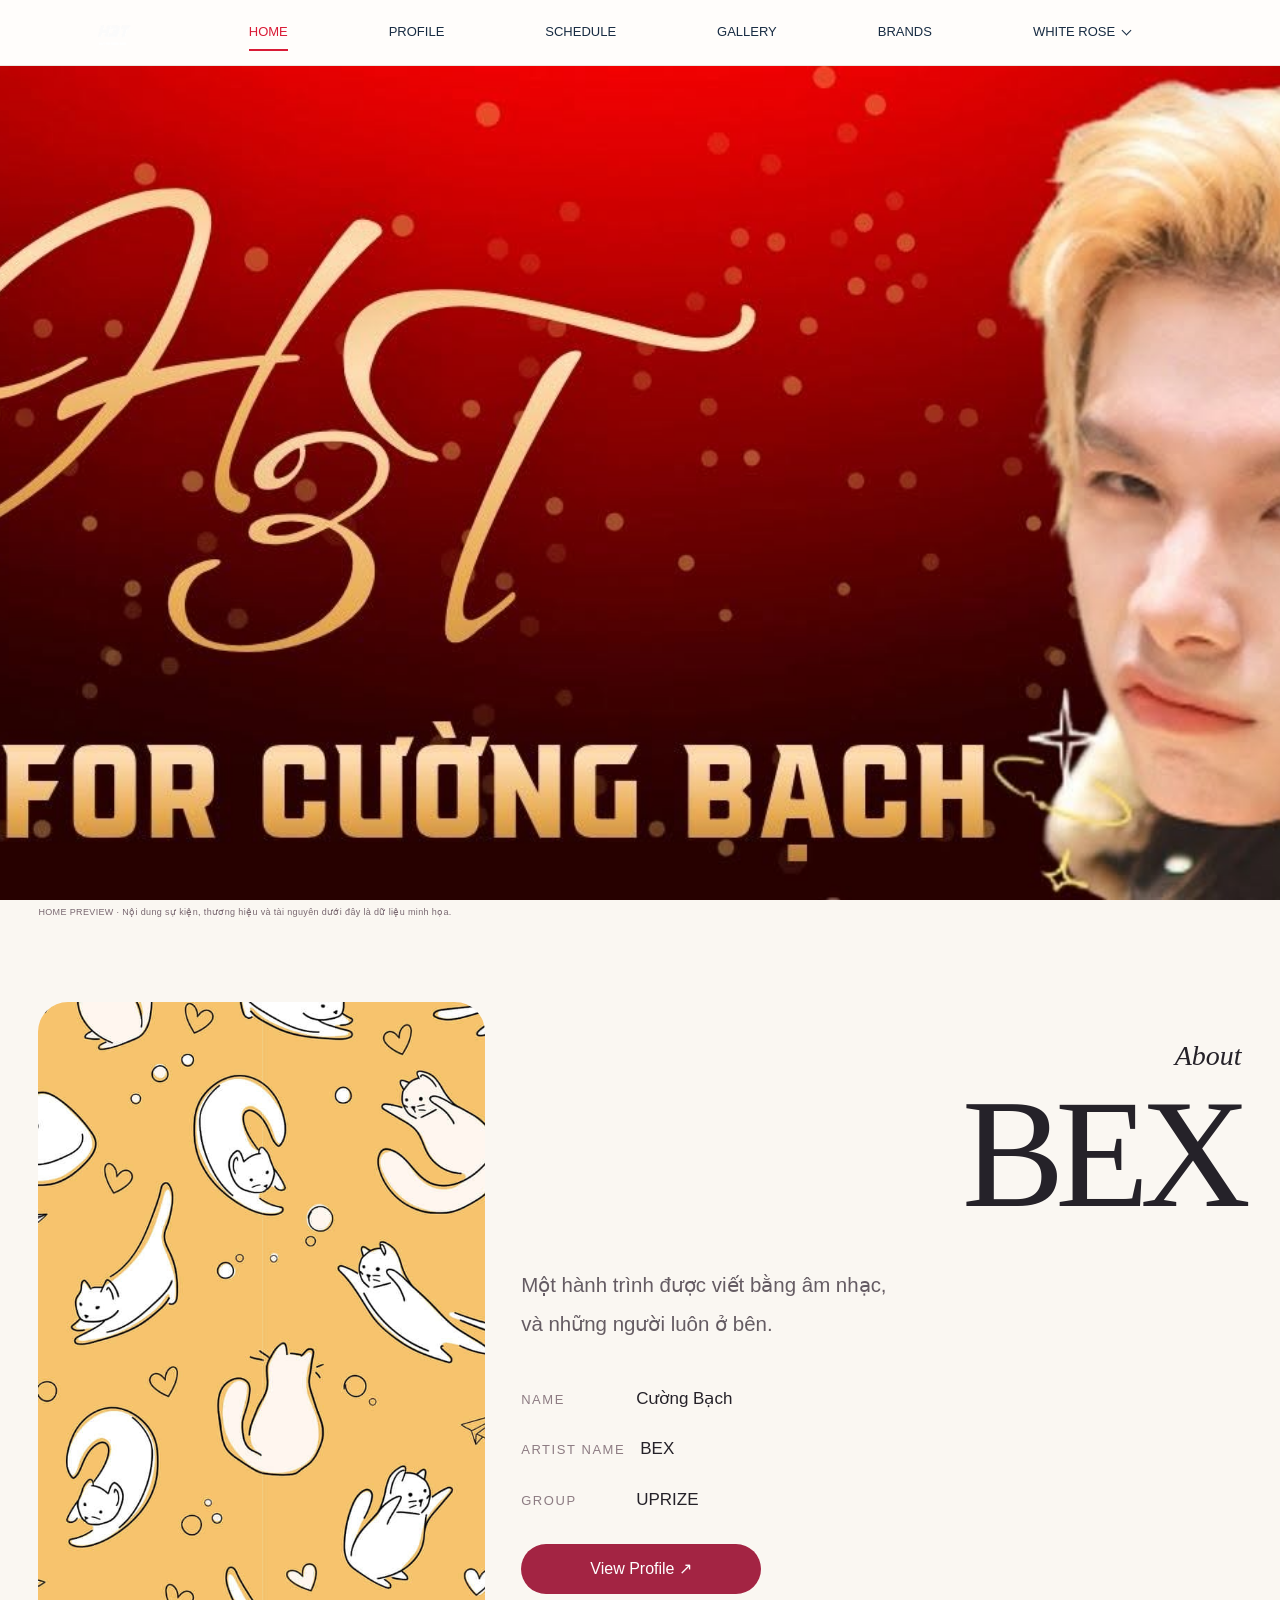
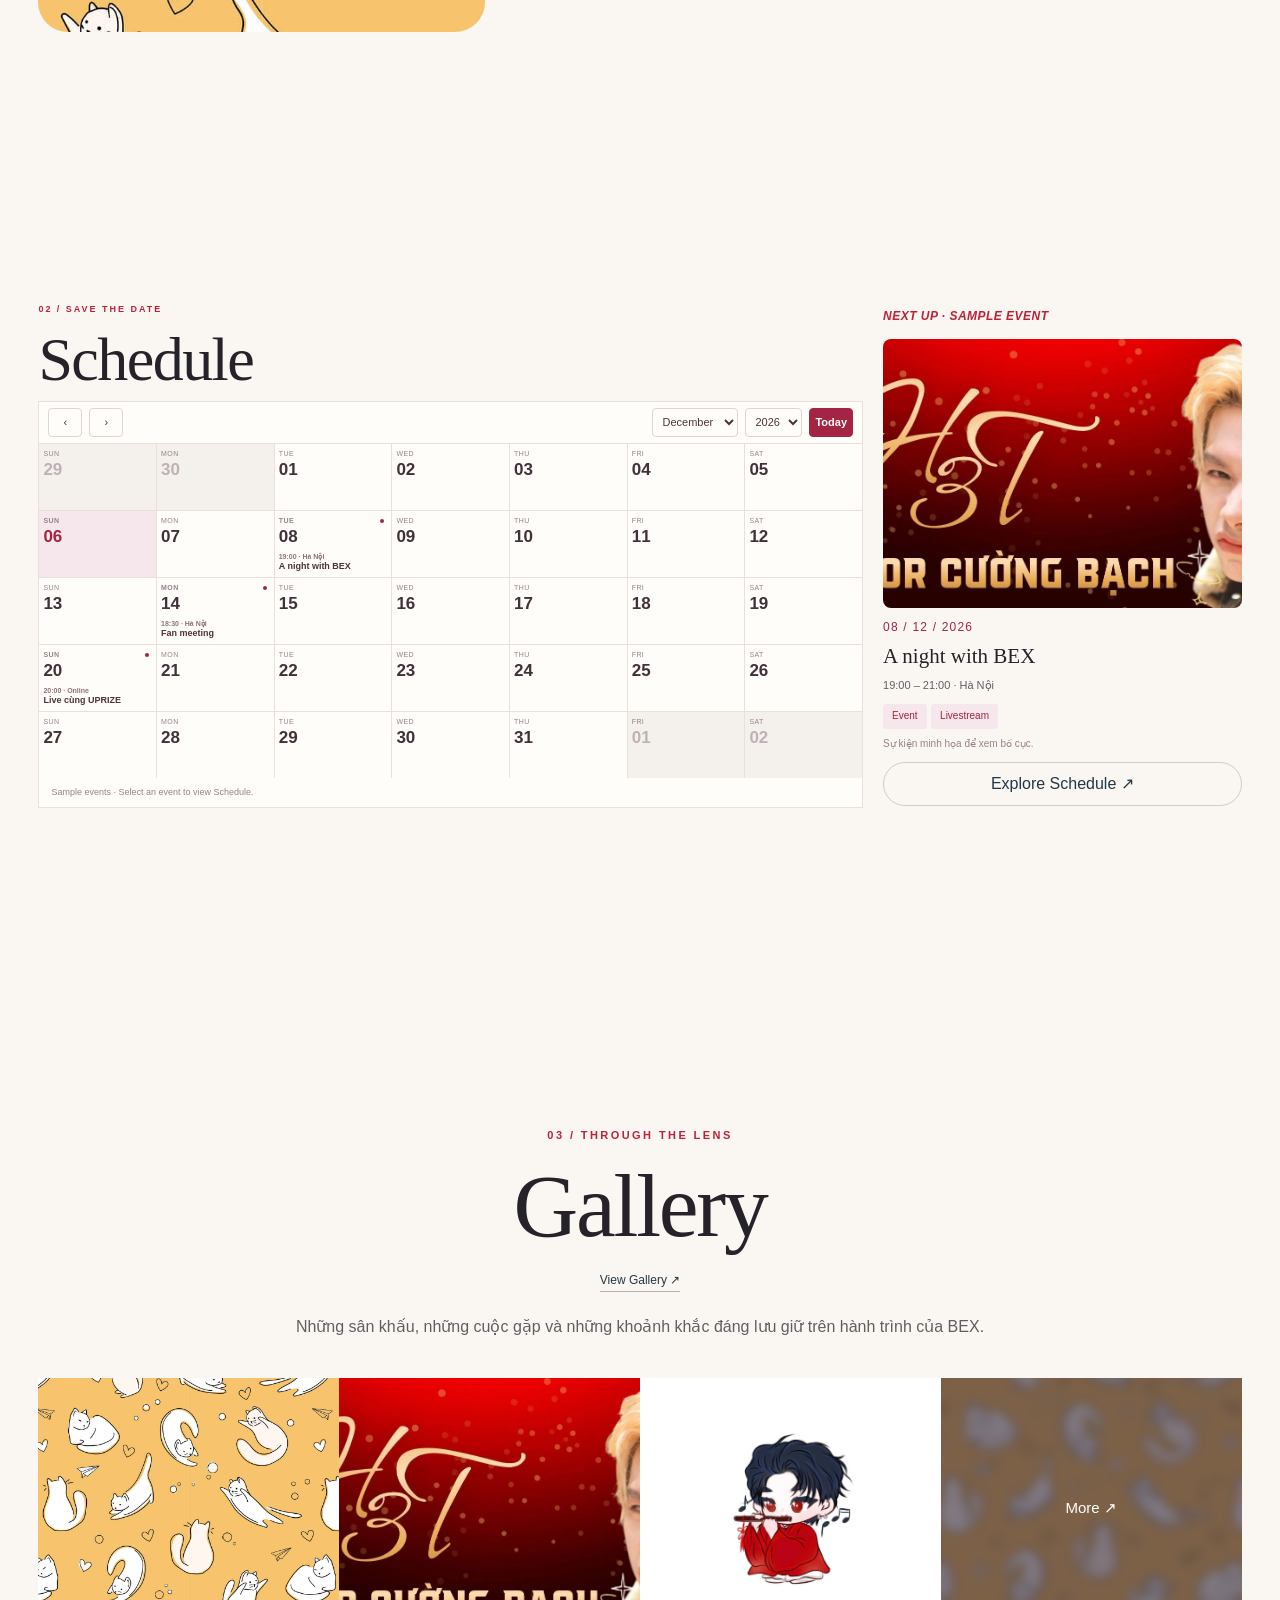
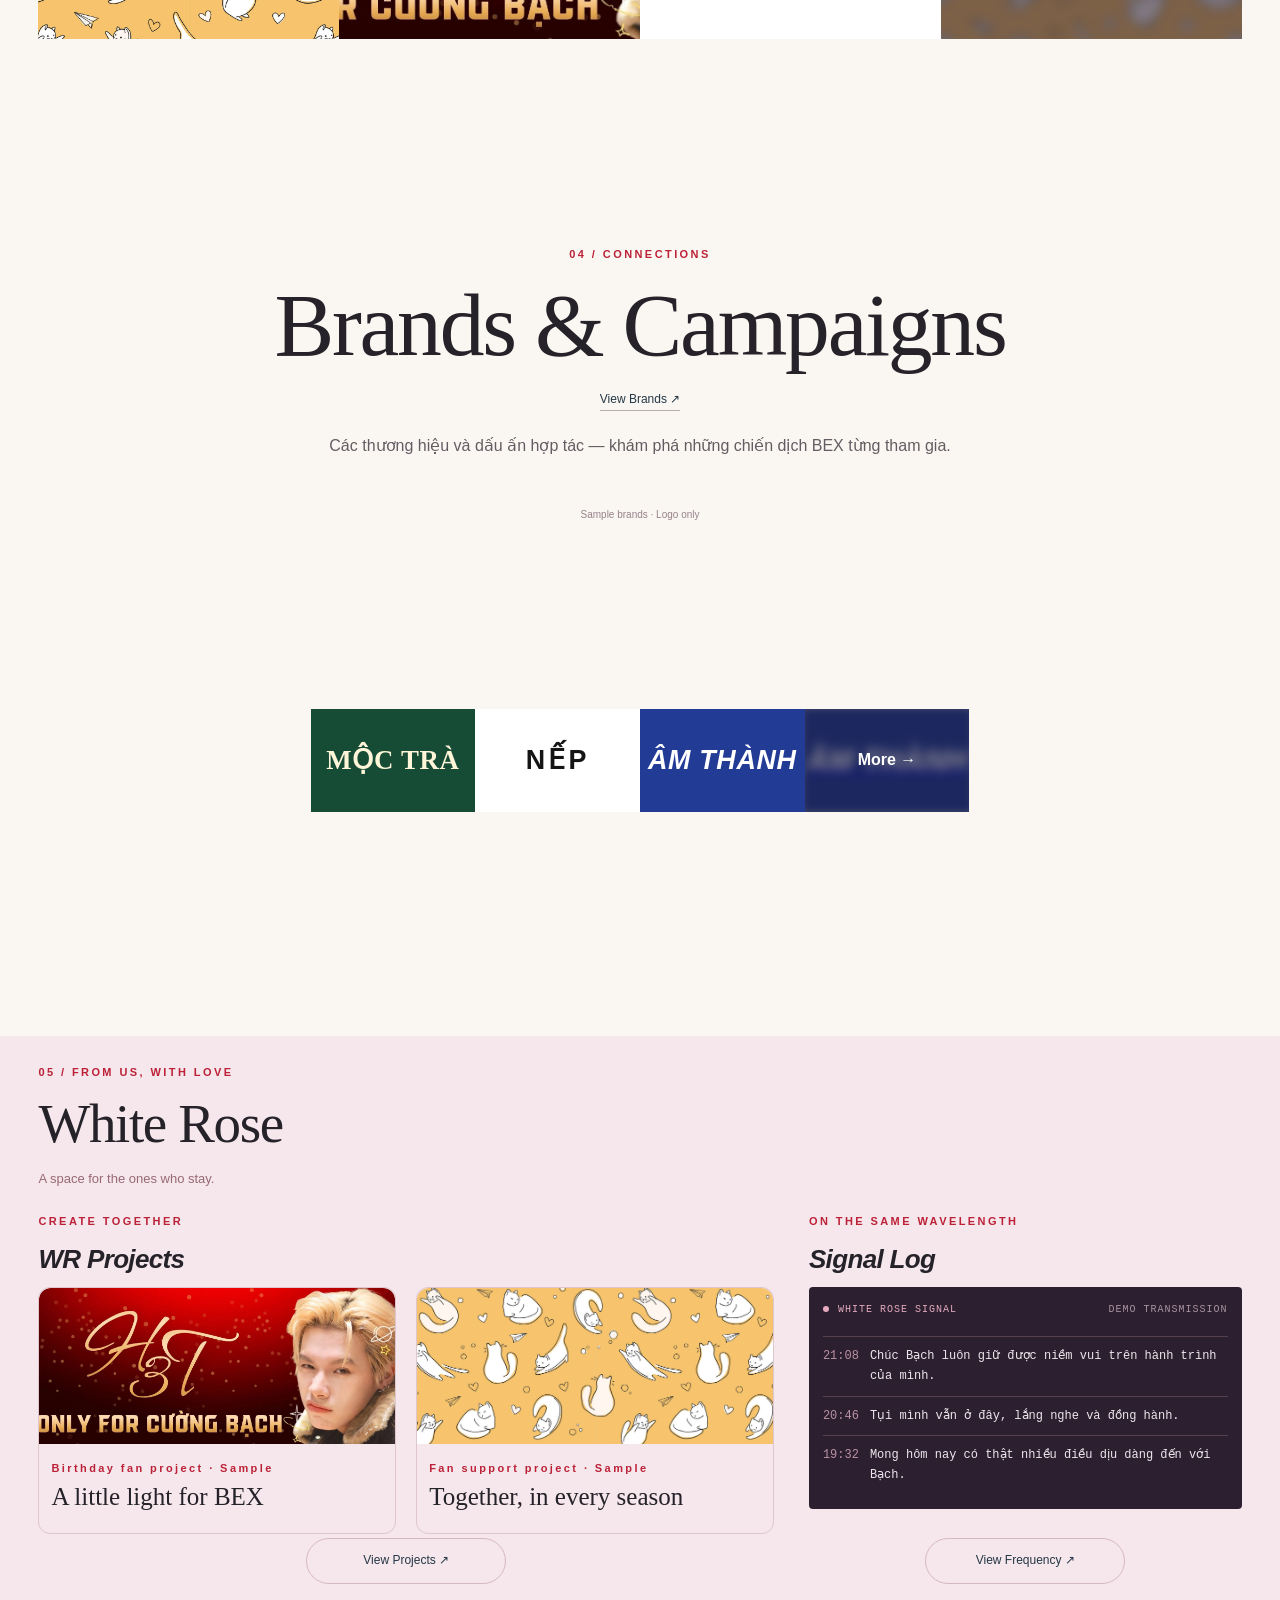
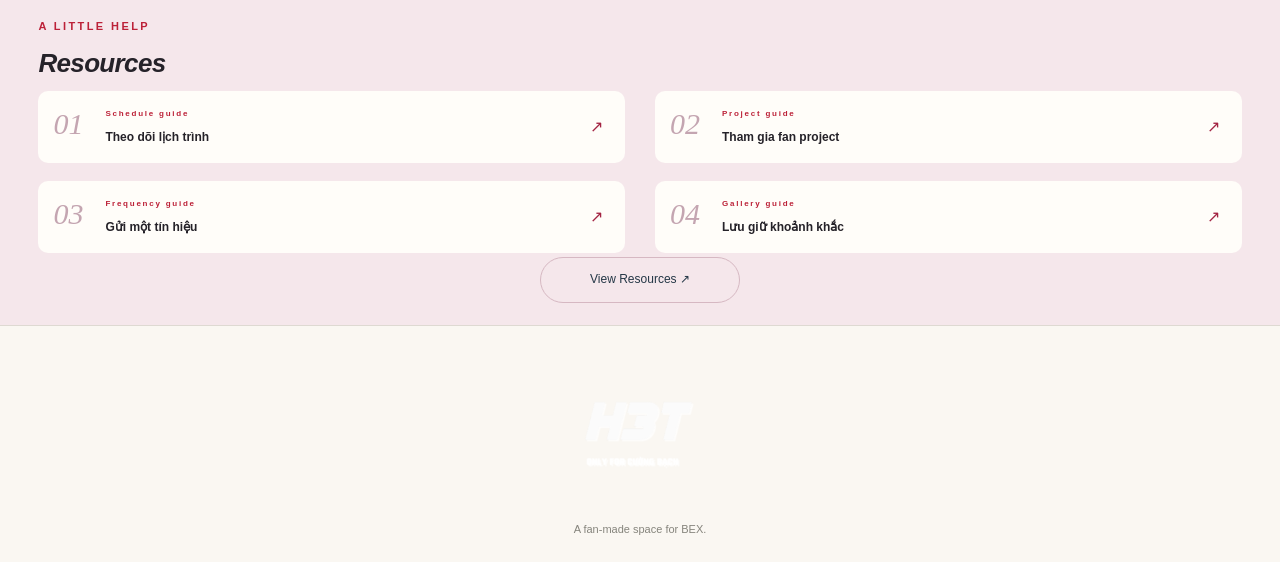
==== commit 83e7fd70: "add layout" ====
--- a/index.html
+++ b/index.html
@@ -1,5 +1,5 @@
 <!doctype html><html lang="vi"><head><meta charset="utf-8"><meta name="viewport" content="width=device-width,initial-scale=1"><title>BEX · White Rose</title><link rel="icon" href="assets/logo-h3t.png"><link rel="stylesheet" href="site/site.css"><link rel="stylesheet" href="site/home-demo.css"><link rel="stylesheet" href="site/home-layout.css"></head><body class="editorial-page home-page home-brief-demo"><div class="site-nav" role="navigation" aria-label="Main navigation"><a class="site-brand" href="index.html"><img src="assets/logo-h3t.png" alt="H3T"></a><div class="site-links"><a href="index.html" aria-current="page">Home</a><a href="profile.html">Profile</a><a href="schedule.html">Schedule</a><a href="gallery.html">Gallery</a><a href="brand.html">Brands</a><details class="nav-group"><summary>White Rose</summary><div><a href="frequency.html">WR Frequency</a><a href="project.html">WR Projects</a><a href="resources.html">WR Resources</a></div></details></div></div>
-<section class="brief-hero" aria-label="Featured images"><img id="hero-image" src="assets/wall.jpg" alt="BEX · featured banner"><div class="hero-caption"><span>WHITE ROSE / BEX</span><p>Every moment,<br>a little closer.</p></div><div class="hero-controls"><button id="hero-prev" aria-label="Previous image">←</button><span id="hero-position" aria-live="polite">01 / 03</span><button id="hero-next" aria-label="Next image">→</button><button id="hero-pause" aria-label="Pause slideshow" aria-pressed="false">Pause</button></div></section>
+<section class="brief-hero" aria-label="Featured images"><img id="hero-image" src="assets/wall.jpg" alt="BEX · featured banner"><div class="hero-caption"><span>WHITE ROSE / BEX</span><p>Every moment,<br>a little closer.</p></div></section>
 <main class="editorial-main home-main"><p class="brief-demo-label">HOME PREVIEW · Nội dung sự kiện, thương hiệu và tài nguyên dưới đây là dữ liệu minh họa.</p>
 <section class="brief-about"><div class="about-image"><img src="assets/page-background.jpg" alt="BEX" loading="lazy"><span>MEET THE ARTIST</span></div><div><span class="eyebrow">01 / ABOUT</span><div class="about-wordmark"><span>About</span><h1>BEX</h1></div><p class="about-lead">Một hành trình được viết bằng âm nhạc,<br>và những người luôn ở bên.</p><dl><div><dt>NAME</dt><dd>Cường Bạch</dd></div><div><dt>ARTIST NAME</dt><dd>BEX</dd></div><div><dt>GROUP</dt><dd>UPRIZE</dd></div></dl><a class="page-button" href="profile.html">View Profile ↗</a></div></section>
 <section class="home-section layout-schedule"><div class="home-section-heading"><div><span class="eyebrow">02 / SAVE THE DATE</span><h2>Schedule</h2></div><a class="text-link" href="schedule.html">View Schedule ↗</a></div><div class="brief-schedule"><div id="brief-calendar"></div><article class="nearest-event"><span class="eyebrow">NEXT UP · SAMPLE EVENT</span><img src="assets/wall.jpg" alt="Sample event artwork" loading="lazy"><div class="next-date" id="next-date"></div><h3>A night with BEX</h3><p>19:00 – 21:00 · Hà Nội</p><span class="brief-pill">Event</span> <span class="brief-pill">Livestream</span><p class="sample-small">Sự kiện minh họa để xem bố cục.</p><a class="text-link" href="schedule.html">Explore Schedule ↗</a></article></div></section>
--- a/site/site.css
+++ b/site/site.css
@@ -172,7 +172,7 @@
 @media(max-width:820px){
  body .site-nav.mobile-nav-ready{position:sticky;top:0;z-index:40;display:flex;flex-wrap:nowrap;justify-content:space-between;align-items:center;min-height:60px;padding:8px 16px;gap:16px}
  .site-nav.mobile-nav-ready .site-brand{display:block;flex:0 0 auto}
- .site-nav.mobile-nav-ready .mobile-nav-toggle{margin-left:auto;min-width:82px;justify-content:center}
+ .site-nav.mobile-nav-ready .mobile-nav-toggle{margin-left:auto;min-width:44px;justify-content:center}
  .mobile-nav-toggle::before{display:inline-block;width:20px;text-align:center;line-height:1}
  .site-nav.mobile-nav-ready .site-links{position:absolute;top:100%;left:0;right:0;width:100%;max-height:calc(100dvh - 70px);overflow-y:auto;overscroll-behavior:contain;display:flex;flex-direction:column;align-items:stretch;flex-wrap:nowrap;gap:0;margin:0;padding:10px 20px 18px;background:#fffdfb;border-bottom:1px solid #ece7e1;box-shadow:0 14px 24px #182c431a}
  .site-nav.mobile-nav-ready:not(.mobile-nav-open) .site-links{display:none}
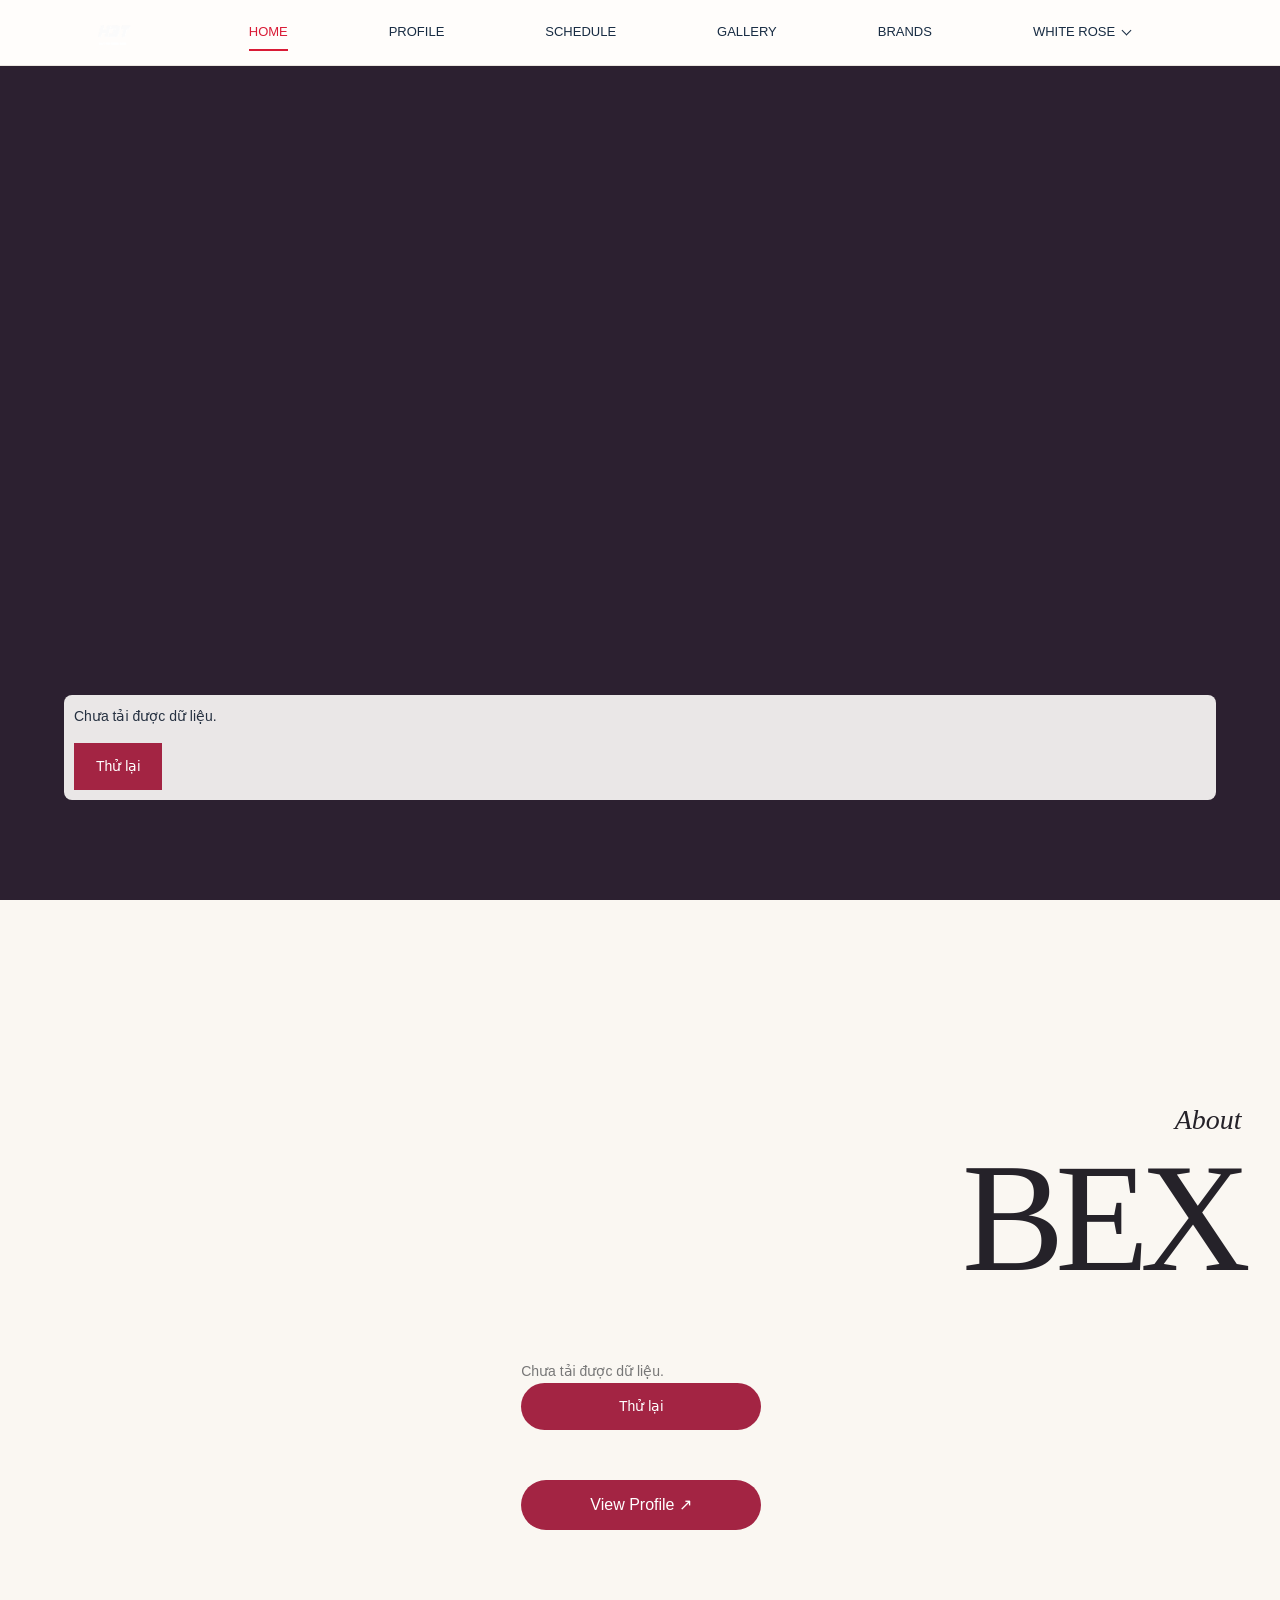
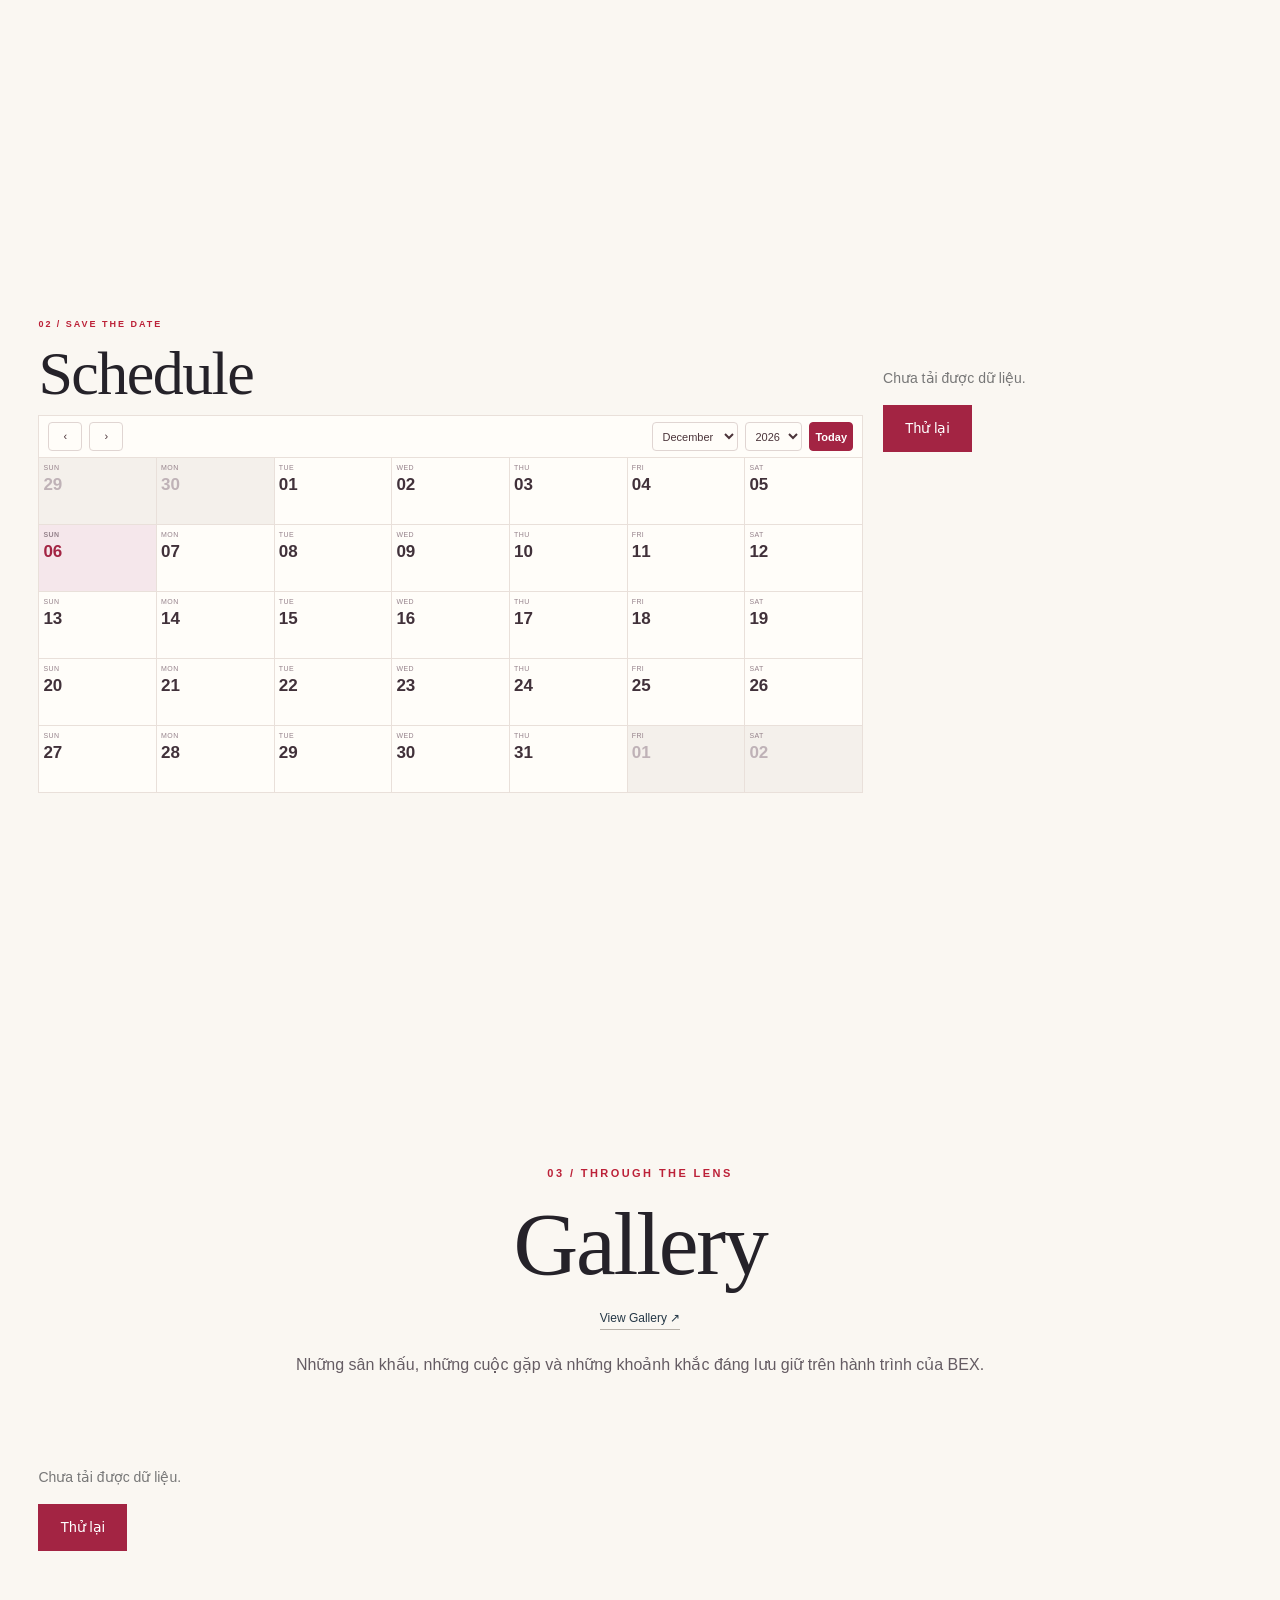
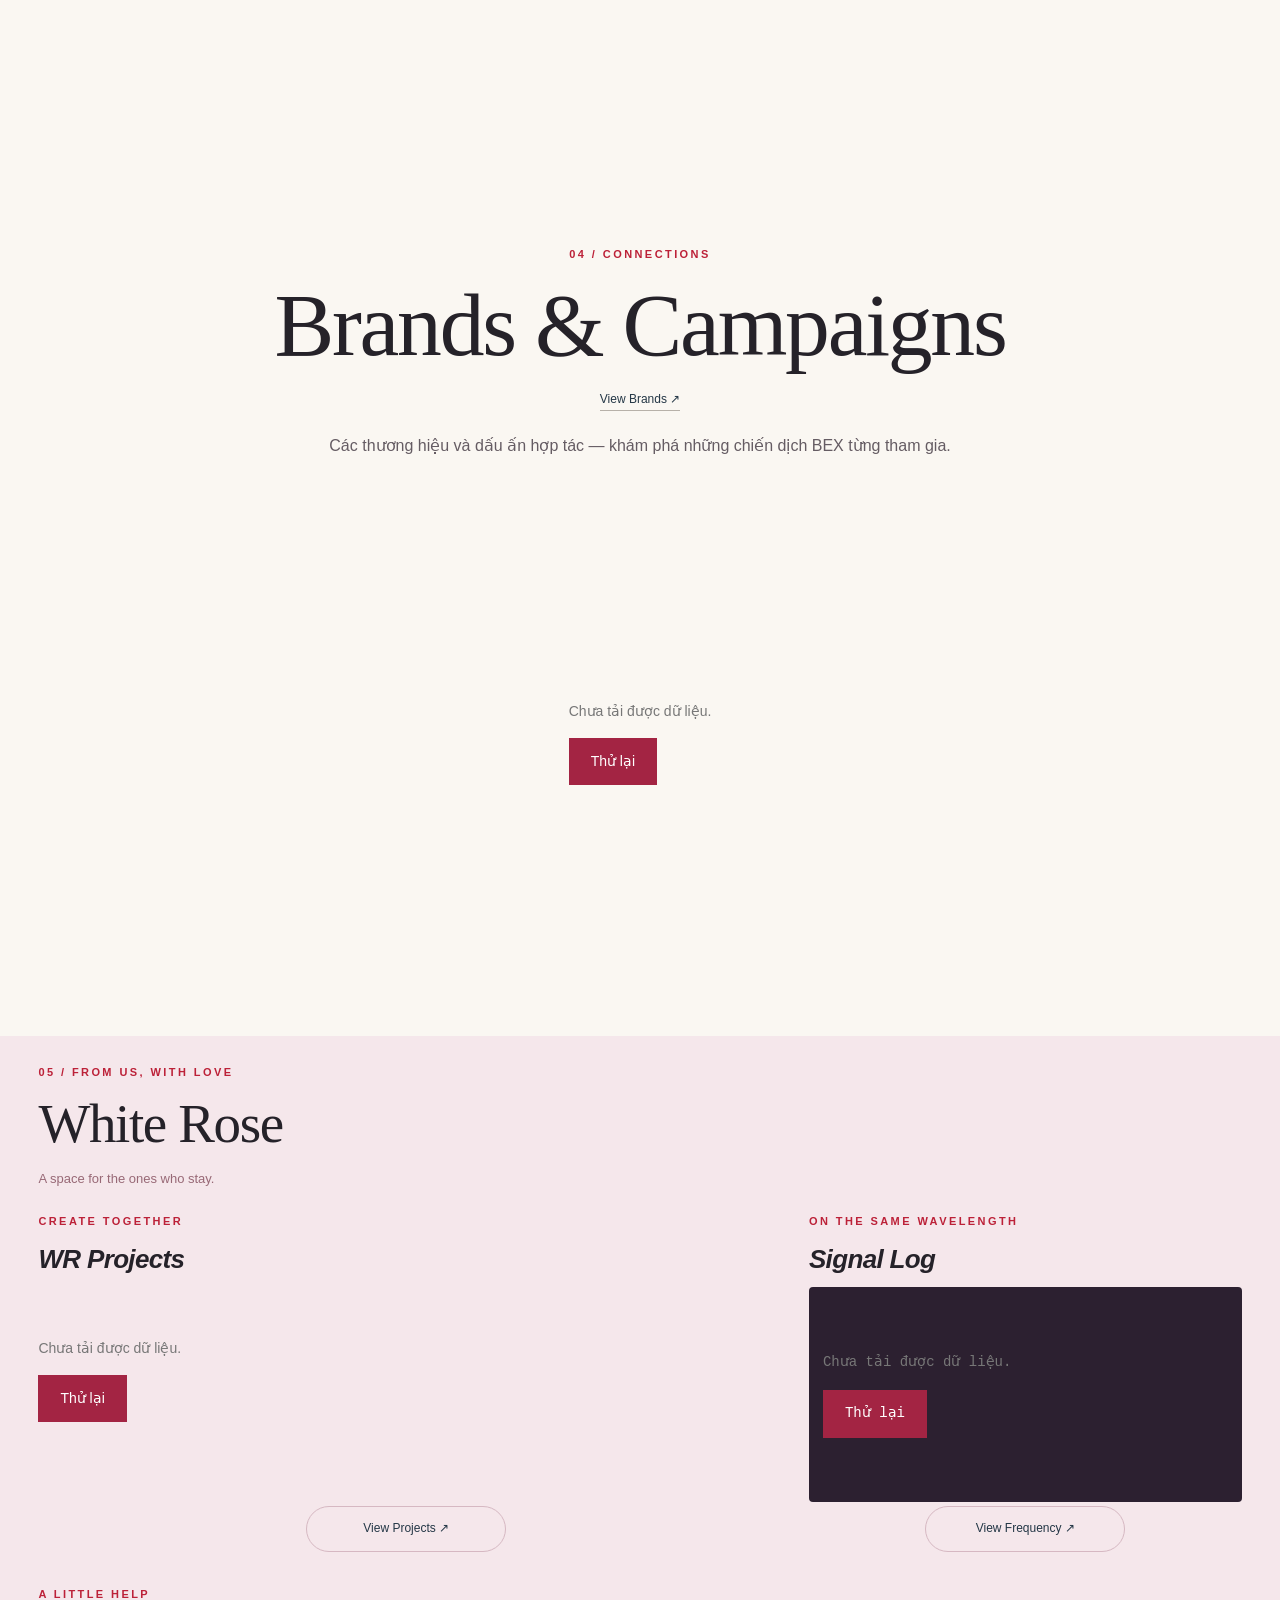
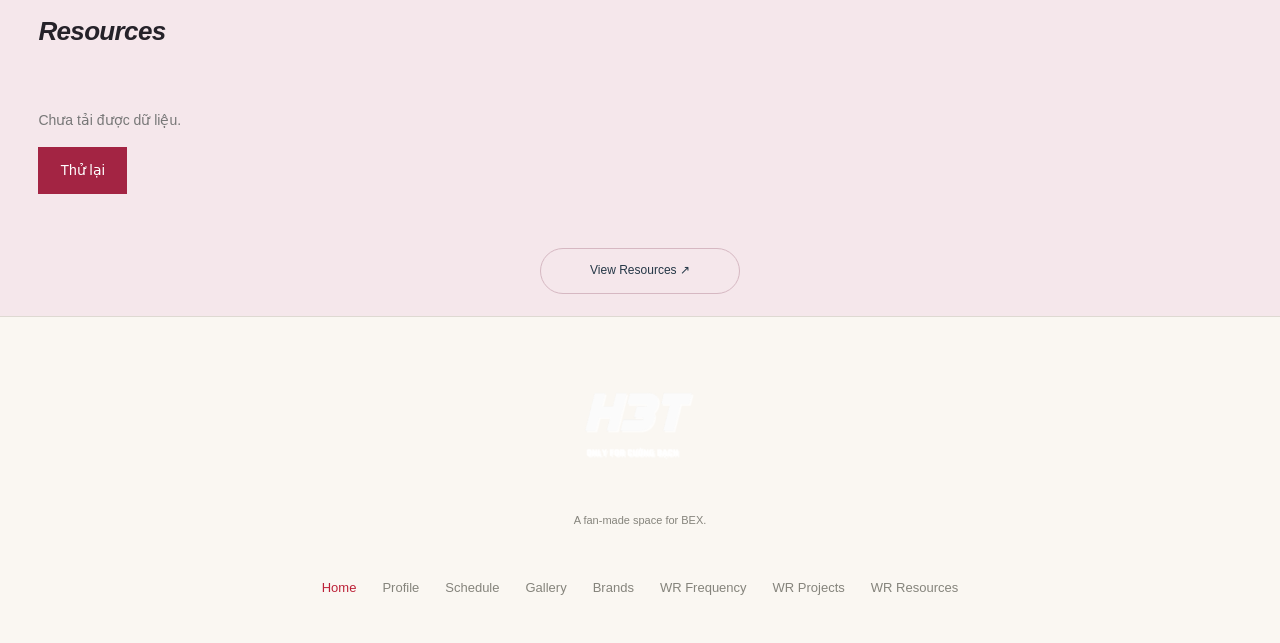
==== commit e3afd944: "gan db" ====
--- a/index.html
+++ b/index.html
@@ -1,12 +1,12 @@
 <!doctype html><html lang="vi"><head><meta charset="utf-8"><meta name="viewport" content="width=device-width,initial-scale=1"><title>BEX · White Rose</title><link rel="icon" href="assets/logo-h3t.png"><link rel="stylesheet" href="site/site.css"><link rel="stylesheet" href="site/home-demo.css"><link rel="stylesheet" href="site/home-layout.css"></head><body class="editorial-page home-page home-brief-demo"><div class="site-nav" role="navigation" aria-label="Main navigation"><a class="site-brand" href="index.html"><img src="assets/logo-h3t.png" alt="H3T"></a><div class="site-links"><a href="index.html" aria-current="page">Home</a><a href="profile.html">Profile</a><a href="schedule.html">Schedule</a><a href="gallery.html">Gallery</a><a href="brand.html">Brands</a><details class="nav-group"><summary>White Rose</summary><div><a href="frequency.html">WR Frequency</a><a href="project.html">WR Projects</a><a href="resources.html">WR Resources</a></div></details></div></div>
 <section class="brief-hero" aria-label="Featured images"><img id="hero-image" src="assets/wall.jpg" alt="BEX · featured banner"><div class="hero-caption"><span>WHITE ROSE / BEX</span><p>Every moment,<br>a little closer.</p></div></section>
-<main class="editorial-main home-main"><p class="brief-demo-label">HOME PREVIEW · Nội dung sự kiện, thương hiệu và tài nguyên dưới đây là dữ liệu minh họa.</p>
-<section class="brief-about"><div class="about-image"><img src="assets/page-background.jpg" alt="BEX" loading="lazy"><span>MEET THE ARTIST</span></div><div><span class="eyebrow">01 / ABOUT</span><div class="about-wordmark"><span>About</span><h1>BEX</h1></div><p class="about-lead">Một hành trình được viết bằng âm nhạc,<br>và những người luôn ở bên.</p><dl><div><dt>NAME</dt><dd>Cường Bạch</dd></div><div><dt>ARTIST NAME</dt><dd>BEX</dd></div><div><dt>GROUP</dt><dd>UPRIZE</dd></div></dl><a class="page-button" href="profile.html">View Profile ↗</a></div></section>
-<section class="home-section layout-schedule"><div class="home-section-heading"><div><span class="eyebrow">02 / SAVE THE DATE</span><h2>Schedule</h2></div><a class="text-link" href="schedule.html">View Schedule ↗</a></div><div class="brief-schedule"><div id="brief-calendar"></div><article class="nearest-event"><span class="eyebrow">NEXT UP · SAMPLE EVENT</span><img src="assets/wall.jpg" alt="Sample event artwork" loading="lazy"><div class="next-date" id="next-date"></div><h3>A night with BEX</h3><p>19:00 – 21:00 · Hà Nội</p><span class="brief-pill">Event</span> <span class="brief-pill">Livestream</span><p class="sample-small">Sự kiện minh họa để xem bố cục.</p><a class="text-link" href="schedule.html">Explore Schedule ↗</a></article></div></section>
+<main class="editorial-main home-main">
+<section class="brief-about"><div class="about-image"><img alt="" hidden><span>MEET THE ARTIST</span></div><div><span class="eyebrow">01 / ABOUT</span><div class="about-wordmark"><span>About</span><h1>BEX</h1></div><div id="home-profile-data"></div><a class="page-button" href="profile.html">View Profile ↗</a></div></section>
+<section class="home-section layout-schedule"><div class="home-section-heading"><div><span class="eyebrow">02 / SAVE THE DATE</span><h2>Schedule</h2></div><a class="text-link" href="schedule.html">View Schedule ↗</a></div><div class="brief-schedule"><div id="brief-calendar"></div><article class="nearest-event"></article></div></section>
 <section class="home-section layout-gallery"><div class="home-section-heading"><div><span class="eyebrow">03 / THROUGH THE LENS</span><h2>Gallery</h2></div><a class="text-link" href="gallery.html">View Gallery ↗</a></div><p class="section-introduction">Những sân khấu, những cuộc gặp và những khoảnh khắc đáng lưu giữ trên hành trình của BEX.</p><div id="brief-gallery" class="brief-photo-grid"></div></section>
-<section class="home-section layout-brands"><div class="home-section-heading"><div><span class="eyebrow">04 / CONNECTIONS</span><h2>Brands &amp; Campaigns</h2></div><a class="text-link" href="brand.html">View Brands ↗</a></div><p class="section-introduction">Các thương hiệu và dấu ấn hợp tác — khám phá những chiến dịch BEX từng tham gia.</p><p class="sample-small">Sample brands · Logo only</p><div id="home-brand"></div></section>
+<section class="home-section layout-brands"><div class="home-section-heading"><div><span class="eyebrow">04 / CONNECTIONS</span><h2>Brands &amp; Campaigns</h2></div><a class="text-link" href="brand.html">View Brands ↗</a></div><p class="section-introduction">Các thương hiệu và dấu ấn hợp tác — khám phá những chiến dịch BEX từng tham gia.</p><div id="home-brand"></div></section>
 <section class="home-section brief-white-rose"><div class="wr-intro"><span class="eyebrow">05 / FROM US, WITH LOVE</span><h2>White Rose</h2><p>A space for the ones who stay.</p></div>
 <div class="wr-top-layout"><section class="wr-subsection wr-project-panel"><div class="home-section-heading"><div><span class="eyebrow">CREATE TOGETHER</span><h2>WR Projects</h2></div><a class="text-link" href="project.html">View Projects ↗</a></div><div id="brief-projects" class="brief-projects"></div></section>
-<section class="wr-subsection wr-frequency-panel"><div class="home-section-heading"><div><span class="eyebrow">ON THE SAME WAVELENGTH</span><h2>Signal Log</h2></div><a class="text-link" href="frequency.html">View Frequency ↗</a></div><div class="frequency-log"><div class="frequency-status"><span class="signal-dot"></span> WHITE ROSE SIGNAL <span>DEMO TRANSMISSION</span></div><ol><li><time>21:08</time><span class="signal-index">WR_001</span><p>Chúc Bạch luôn giữ được niềm vui trên hành trình của mình.</p><span>♡</span></li><li><time>20:46</time><span class="signal-index">WR_002</span><p>Tụi mình vẫn ở đây, lắng nghe và đồng hành.</p><span>♡</span></li><li><time>19:32</time><span class="signal-index">WR_003</span><p>Mong hôm nay có thật nhiều điều dịu dàng đến với Bạch.</p><span>♡</span></li></ol></div></section>
+<section class="wr-subsection wr-frequency-panel"><div class="home-section-heading"><div><span class="eyebrow">ON THE SAME WAVELENGTH</span><h2>Signal Log</h2></div><a class="text-link" href="frequency.html">View Frequency ↗</a></div><div class="frequency-log"></div></section>
 </div><section class="wr-subsection wr-resource-panel"><div class="home-section-heading"><div><span class="eyebrow">A LITTLE HELP</span><h2>Resources</h2></div><a class="text-link" href="resources.html">View Resources ↗</a></div><div id="brief-resources" class="brief-resources"></div></section>
-</section></main><footer class="site-footer home-layout-footer"><img src="assets/logo-h3t.png" alt="H3T"><span>A fan-made space for BEX.</span></footer><script src="site/home-demo.js"></script><script src="site/brand-demo.js"></script><script src="site/navigation.js"></script><script src="site/home-scroll.js"></script><script src="site/home-motion.js"></script></body></html>
+</section></main><footer class="site-footer home-layout-footer"><img src="assets/logo-h3t.png" alt="H3T"><span>A fan-made space for BEX.</span><nav class="footer-navigation" aria-label="Điều hướng cuối trang"><a href="index.html" aria-current="page">Home</a><a href="profile.html">Profile</a><a href="schedule.html">Schedule</a><a href="gallery.html">Gallery</a><a href="brand.html">Brands</a><a href="frequency.html">WR Frequency</a><a href="project.html">WR Projects</a><a href="resources.html">WR Resources</a></nav></footer><script src="site/config.js"></script><script src="site/content-client.js"></script><script src="site/navigation.js"></script><script src="site/home-motion.js"></script><script src="site/project-config.js"></script><script src="site/project-data.js"></script><script src="site/wishes-config.js"></script><script src="site/wishes-client.js"></script><script src="supabase/drive-gallery.js"></script><script src="site/home-data.js"></script><script src="site/content-banner.js"></script></body></html>
--- a/site/site.css
+++ b/site/site.css
@@ -181,3 +181,18 @@
  .site-nav.mobile-nav-ready .nav-group>summary[aria-current]{color:#d91b36}
  .mobile-nav-toggle:focus-visible{outline:2px solid #d91b36;outline-offset:3px}
 }
+
+/* Secondary navigation shared by every page footer. */
+.footer-navigation{display:flex;justify-content:center;flex-wrap:wrap;gap:14px 26px;width:100%;max-width:1000px;margin:8px auto 0;padding:16px 10px;font:13px/1.5 "Segoe UI",Arial,sans-serif}
+.footer-navigation a{color:inherit;text-decoration:none;white-space:nowrap;padding:5px 0}
+.footer-navigation a:hover,.footer-navigation a[aria-current=page]{color:#bc2138}
+.footer-navigation a:focus-visible{outline:2px solid #bc2138;outline-offset:4px}
+@media(max-width:600px){.footer-navigation{display:grid;grid-template-columns:repeat(2,minmax(0,1fr));gap:10px 20px;text-align:center;padding:12px 18px}.footer-navigation a{padding:8px 0}}
+
+.banner-data-status{position:absolute;inset:auto 5% 12%;z-index:2;font-size:13px;color:inherit}
+.banner-data-status:empty{display:none}
+.banner-data-status .page-status{padding:10px;background:#fffdfbe6;color:#253040;border-radius:8px}
+.database-banner-photo{position:absolute;inset:0;width:100%;height:100%;object-fit:cover}
+.campaign-logo img{display:block;max-width:100%;max-height:100%;object-fit:contain}
+.resource-article-copy p{white-space:pre-wrap}
+img[hidden]{display:none!important}
--- a/site/home-layout.css
+++ b/site/home-layout.css
@@ -98,7 +98,7 @@
  .section-introduction{font-size:13px}
 }
 /* Viewport-sized chapters, using native scrolling rather than intercepting the wheel. */
-html:has(.home-brief-demo){scroll-snap-type:y proximity;scroll-behavior:smooth;scroll-padding-top:66px}
+html:has(.home-brief-demo){scroll-snap-type:none;scroll-behavior:smooth;scroll-padding-top:66px}
 .home-brief-demo{--home-frame:calc(100svh - 66px)}
 .home-brief-demo>.site-nav{position:sticky;top:0;z-index:40;box-sizing:border-box}
 .home-brief-demo>.brief-hero,.home-main>.brief-about,.home-main>.home-section{scroll-snap-align:start;box-sizing:border-box;min-height:var(--home-frame)}
@@ -204,4 +204,3 @@
  .home-main>.layout-schedule .nearest-event>.text-link{font-size:11px;padding:5px}
 }
 
-html.section-wheel-scroll:has(.home-brief-demo){scroll-snap-type:none;scroll-behavior:auto}
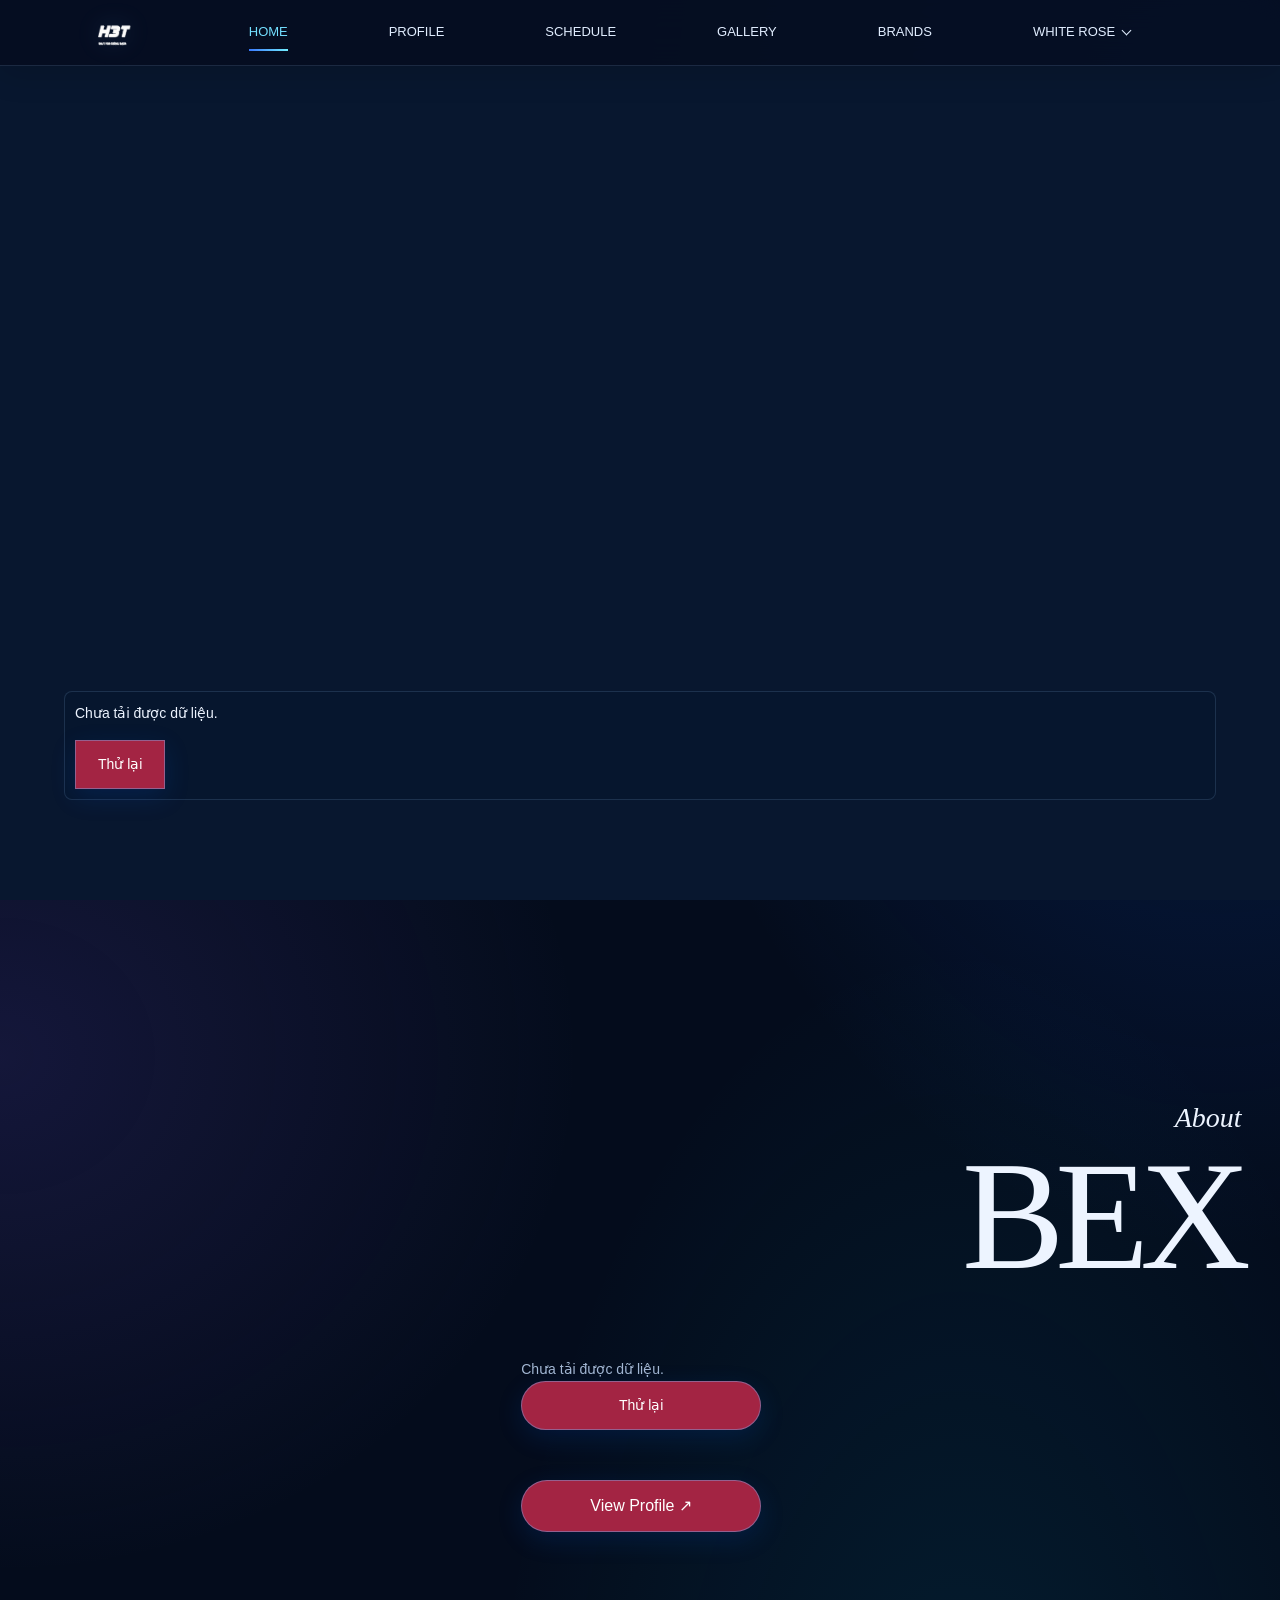
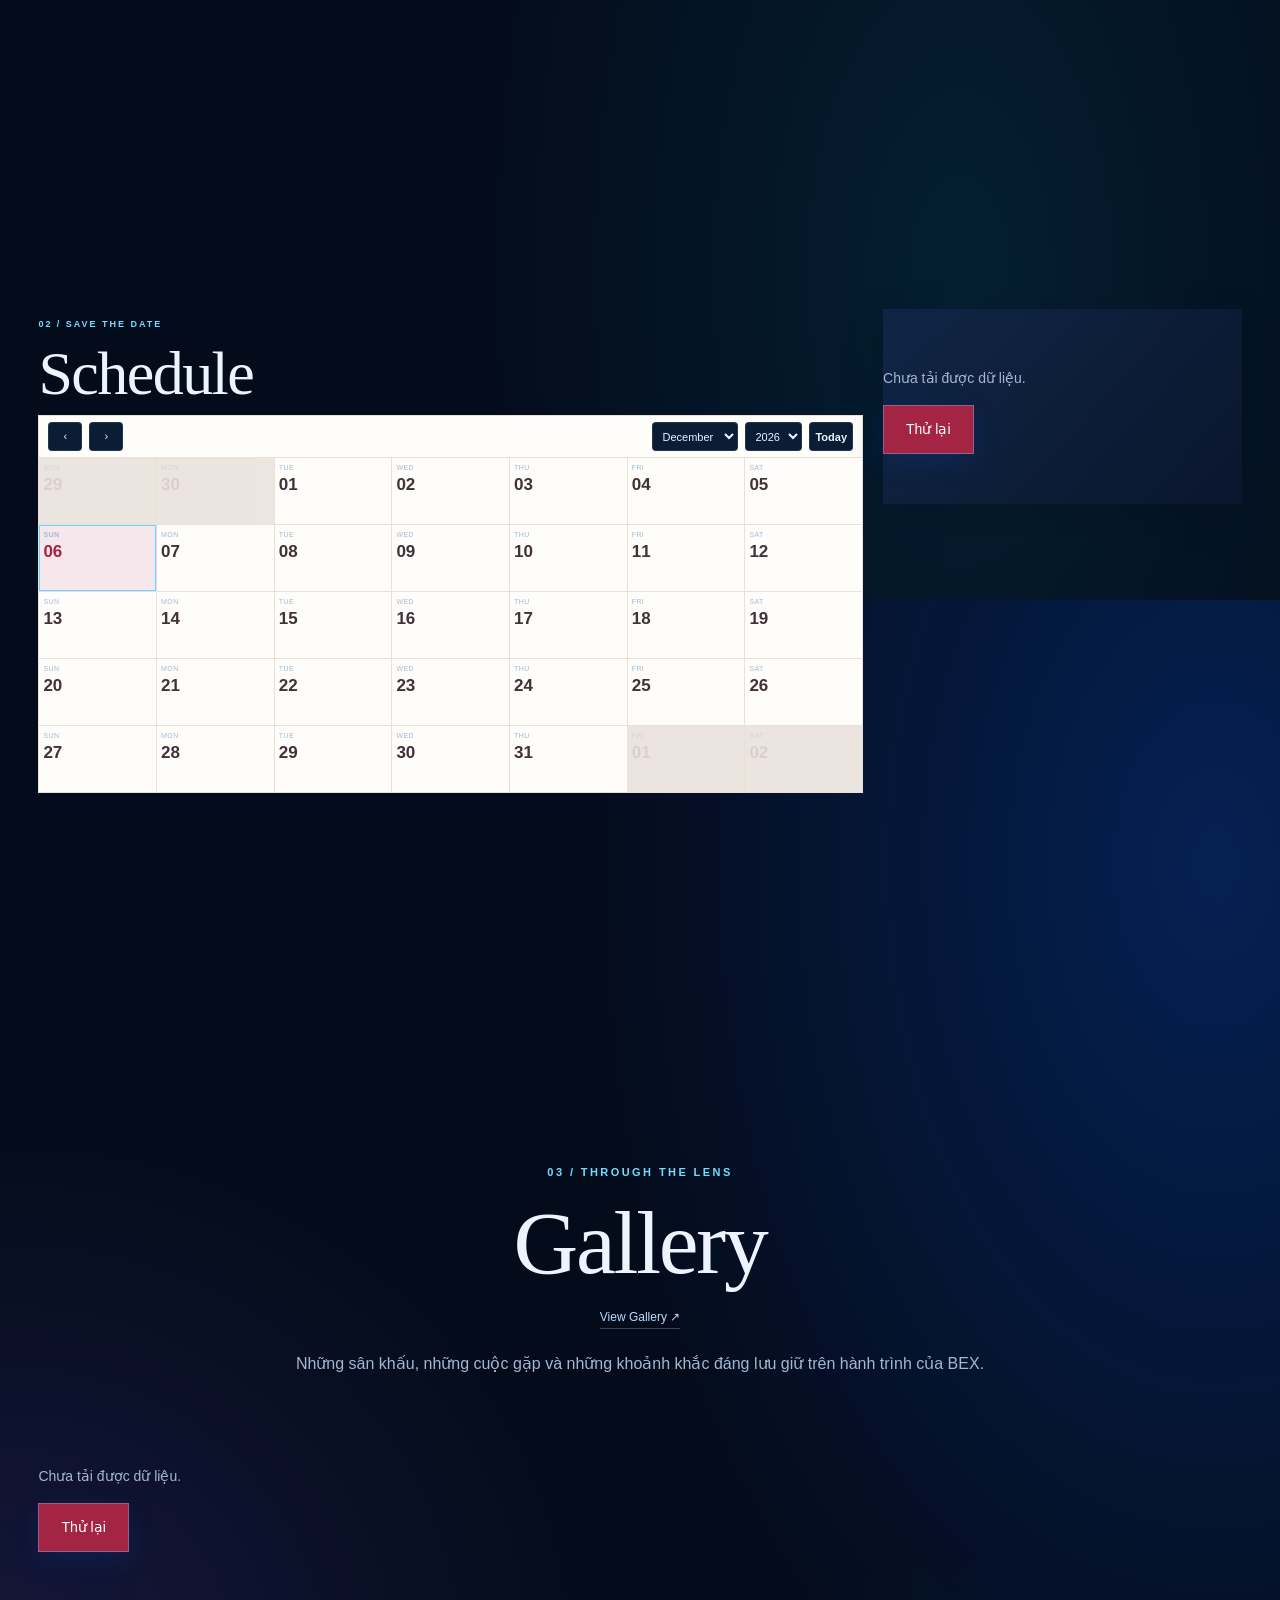
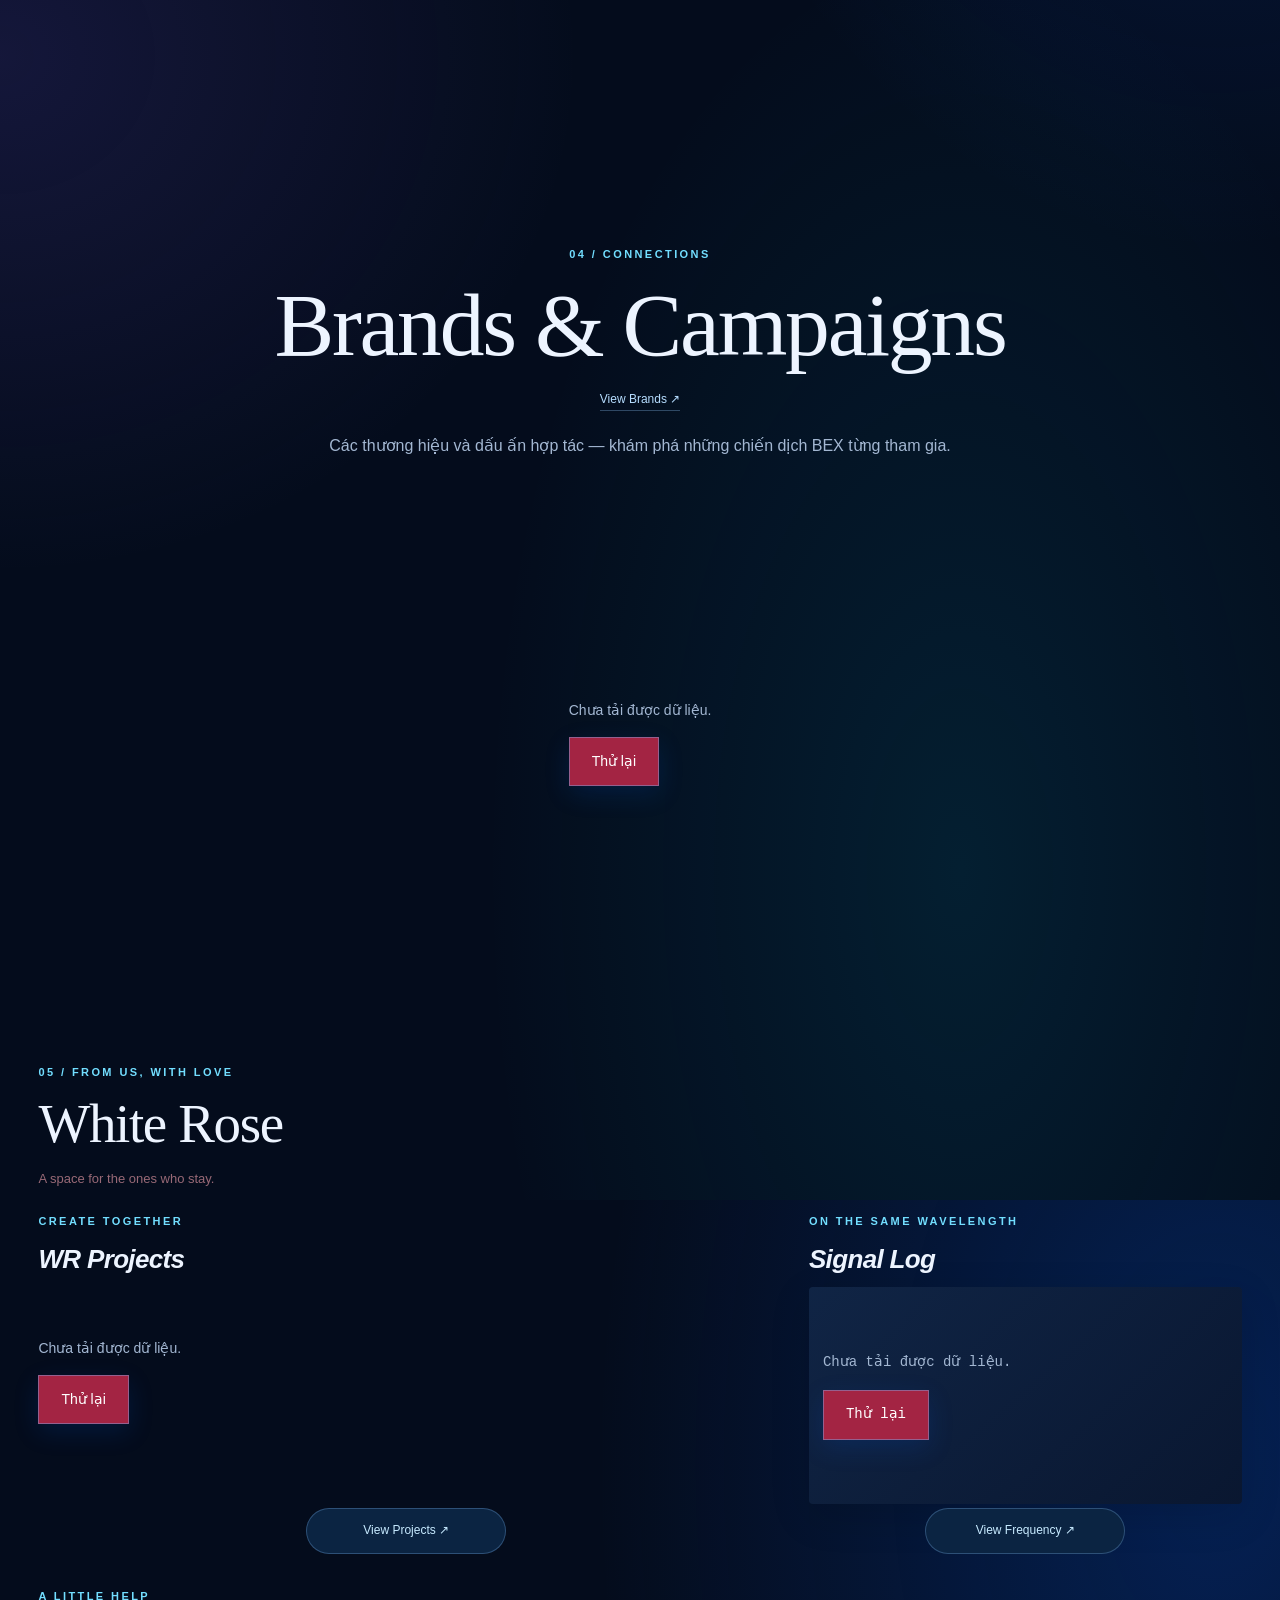
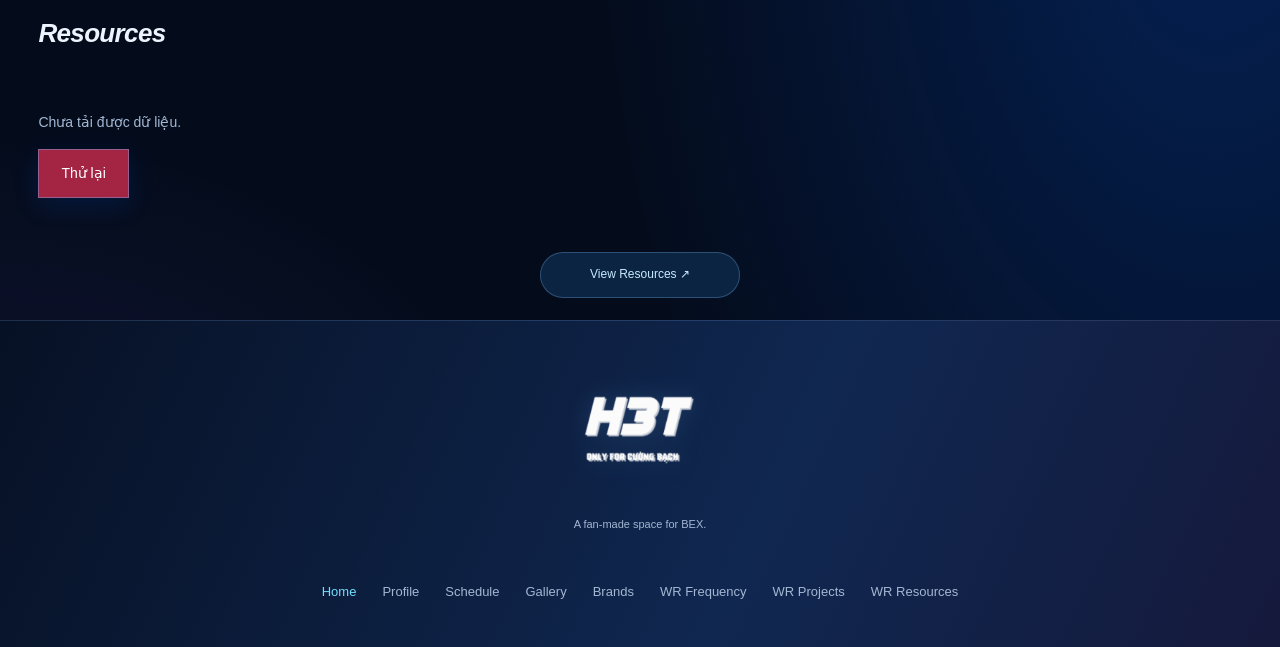
==== commit c2b7958d: "update banner" ====
--- a/index.html
+++ b/index.html
@@ -1,4 +1,4 @@
-<!doctype html><html lang="vi"><head><meta charset="utf-8"><meta name="viewport" content="width=device-width,initial-scale=1"><title>BEX · White Rose</title><link rel="icon" href="assets/logo-h3t.png"><link rel="stylesheet" href="site/site.css"><link rel="stylesheet" href="site/home-demo.css"><link rel="stylesheet" href="site/home-layout.css"></head><body class="editorial-page home-page home-brief-demo"><div class="site-nav" role="navigation" aria-label="Main navigation"><a class="site-brand" href="index.html"><img src="assets/logo-h3t.png" alt="H3T"></a><div class="site-links"><a href="index.html" aria-current="page">Home</a><a href="profile.html">Profile</a><a href="schedule.html">Schedule</a><a href="gallery.html">Gallery</a><a href="brand.html">Brands</a><details class="nav-group"><summary>White Rose</summary><div><a href="frequency.html">WR Frequency</a><a href="project.html">WR Projects</a><a href="resources.html">WR Resources</a></div></details></div></div>
+<!doctype html><html lang="vi"><head><meta charset="utf-8"><meta name="viewport" content="width=device-width,initial-scale=1"><title>BEX · White Rose</title><link rel="icon" href="assets/logo-h3t.png"><link rel="stylesheet" href="site/site.css"><link rel="stylesheet" href="site/home-demo.css"><link rel="stylesheet" href="site/home-layout.css"><link rel="stylesheet" href="site/loading.css"><script src="site/data-cache.js"></script><script src="site/loading.js"></script><link rel="stylesheet" href="site/theme.css"></head><body class="editorial-page home-page home-brief-demo"><div id="site-loading-banner" role="status" aria-live="polite"><div class="loading-mark"><img src="assets/logo-h3t.png" alt="H3T"></div><span class="loading-caption">WHITE ROSE / BEX</span><p id="site-loading-label">Đang tải dữ liệu…</p></div><div class="site-nav" role="navigation" aria-label="Main navigation"><a class="site-brand" href="index.html"><img src="assets/logo-h3t.png" alt="H3T"></a><div class="site-links"><a href="index.html" aria-current="page">Home</a><a href="profile.html">Profile</a><a href="schedule.html">Schedule</a><a href="gallery.html">Gallery</a><a href="brand.html">Brands</a><details class="nav-group"><summary>White Rose</summary><div><a href="frequency.html">WR Frequency</a><a href="project.html">WR Projects</a><a href="resources.html">WR Resources</a></div></details></div></div>
 <section class="brief-hero" aria-label="Featured images"><img id="hero-image" src="assets/wall.jpg" alt="BEX · featured banner"><div class="hero-caption"><span>WHITE ROSE / BEX</span><p>Every moment,<br>a little closer.</p></div></section>
 <main class="editorial-main home-main">
 <section class="brief-about"><div class="about-image"><img alt="" hidden><span>MEET THE ARTIST</span></div><div><span class="eyebrow">01 / ABOUT</span><div class="about-wordmark"><span>About</span><h1>BEX</h1></div><div id="home-profile-data"></div><a class="page-button" href="profile.html">View Profile ↗</a></div></section>
@@ -9,4 +9,4 @@
 <div class="wr-top-layout"><section class="wr-subsection wr-project-panel"><div class="home-section-heading"><div><span class="eyebrow">CREATE TOGETHER</span><h2>WR Projects</h2></div><a class="text-link" href="project.html">View Projects ↗</a></div><div id="brief-projects" class="brief-projects"></div></section>
 <section class="wr-subsection wr-frequency-panel"><div class="home-section-heading"><div><span class="eyebrow">ON THE SAME WAVELENGTH</span><h2>Signal Log</h2></div><a class="text-link" href="frequency.html">View Frequency ↗</a></div><div class="frequency-log"></div></section>
 </div><section class="wr-subsection wr-resource-panel"><div class="home-section-heading"><div><span class="eyebrow">A LITTLE HELP</span><h2>Resources</h2></div><a class="text-link" href="resources.html">View Resources ↗</a></div><div id="brief-resources" class="brief-resources"></div></section>
-</section></main><footer class="site-footer home-layout-footer"><img src="assets/logo-h3t.png" alt="H3T"><span>A fan-made space for BEX.</span><nav class="footer-navigation" aria-label="Điều hướng cuối trang"><a href="index.html" aria-current="page">Home</a><a href="profile.html">Profile</a><a href="schedule.html">Schedule</a><a href="gallery.html">Gallery</a><a href="brand.html">Brands</a><a href="frequency.html">WR Frequency</a><a href="project.html">WR Projects</a><a href="resources.html">WR Resources</a></nav></footer><script src="site/config.js"></script><script src="site/content-client.js"></script><script src="site/navigation.js"></script><script src="site/home-motion.js"></script><script src="site/project-config.js"></script><script src="site/project-data.js"></script><script src="site/wishes-config.js"></script><script src="site/wishes-client.js"></script><script src="supabase/drive-gallery.js"></script><script src="site/home-data.js"></script><script src="site/content-banner.js"></script></body></html>
+</section></main><footer class="site-footer home-layout-footer"><img src="assets/logo-h3t.png" alt="H3T"><span>A fan-made space for BEX.</span><nav class="footer-navigation" aria-label="Điều hướng cuối trang"><a href="index.html" aria-current="page">Home</a><a href="profile.html">Profile</a><a href="schedule.html">Schedule</a><a href="gallery.html">Gallery</a><a href="brand.html">Brands</a><a href="frequency.html">WR Frequency</a><a href="project.html">WR Projects</a><a href="resources.html">WR Resources</a></nav></footer><script src="site/config.js"></script><script src="site/content-client.js"></script><script src="site/navigation.js"></script><script src="site/home-motion.js"></script><script src="site/project-config.js"></script><script src="site/project-data.js"></script><script src="site/wishes-config.js"></script><script src="site/wishes-client.js"></script><script src="supabase/drive-gallery.js"></script><script src="site/home-data.js"></script><script src="site/content-banner.js"></script><script src="site/preload.js"></script></body></html>
--- a/site/home-layout.css
+++ b/site/home-layout.css
@@ -108,6 +108,9 @@
 .home-main>.brief-about{align-items:center;padding-top:40px;padding-bottom:40px}
 .home-main>.brief-about .about-image{height:min(70svh,650px)}
 .home-main>.brief-about .about-image>img{height:100%;min-height:0;max-height:100%}
+.home-main>.brief-about .about-image{border-radius:30px;overflow:hidden}
+.home-main>.brief-about .about-image>img{border-radius:inherit}
+@media(max-width:820px){.home-main>.brief-about .about-image{border-radius:16px}}
 .home-main>.layout-gallery,.home-main>.layout-brands{display:flex;flex-direction:column;justify-content:center}
 .home-main>.layout-gallery .brief-photo-grid{width:100%}
 .home-main>.layout-gallery .brief-image-tile{aspect-ratio:1.15;max-height:48svh}
--- a/site/loading.css
+++ b/site/loading.css
@@ -0,0 +1,15 @@
+html.site-loading{overflow:hidden!important}
+html.site-loading body>*:not(#site-loading-banner):not(.site-nav){visibility:hidden!important}
+html.site-loading .site-nav,html:has(#site-loading-banner.is-finished) .site-nav{visibility:visible!important;z-index:1001!important}
+#site-loading-banner{display:none}
+html.site-loading #site-loading-banner,#site-loading-banner.is-finished{position:fixed;inset:var(--loading-nav-height,66px) 0 0;z-index:1000;display:flex;flex-direction:column;align-items:center;justify-content:center;gap:26px;background:#fffaf7;color:#71334b;font:13px/1.6 'Segoe UI',Arial,sans-serif;text-align:center;padding:25px;box-sizing:border-box;transition:opacity .35s}
+.loading-mark{position:relative;display:grid;place-items:center;width:140px;height:140px}
+.loading-mark:before,.loading-mark:after{content:'';position:absolute;inset:0;border:1px solid #e6d4dc;border-top-color:#aa4566;border-radius:50%;animation:loading-orbit 2s linear infinite}
+.loading-mark:after{inset:10px;border-top-color:transparent;border-bottom-color:#bc8198;animation-direction:reverse;animation-duration:3s}
+.loading-mark img{width:90px;height:70px;object-fit:contain;animation:loading-breathe 2s ease-in-out infinite}
+.loading-caption{letter-spacing:.2em;font-size:10px;color:#a98293}
+#site-loading-label{margin:0;max-width:320px}
+#site-loading-banner.is-finished{opacity:0;pointer-events:none}
+@keyframes loading-orbit{to{transform:rotate(360deg)}}
+@keyframes loading-breathe{50%{opacity:.5;transform:scale(.95)}}
+@media(prefers-reduced-motion:reduce){.loading-mark:before,.loading-mark:after,.loading-mark img{animation:none}#site-loading-banner.is-finished{transition:none}}
--- a/site/theme.css
+++ b/site/theme.css
@@ -0,0 +1,92 @@
+/* Shared midnight / electric-blue theme, loaded after page styles. */
+@media(min-width:821px){
+ body.schedule-page .hero,body .campaigns-banner,body .projects-banner,body .resources-banner{
+  height:calc(100svh - var(--site-nav-height,66px));
+  min-height:0;max-height:calc(100svh - var(--site-nav-height,66px));
+  aspect-ratio:auto;box-sizing:border-box;overflow:hidden;
+ }
+ body.schedule-page .hero>img,body .campaigns-banner>img,body .projects-banner>img,body .resources-banner>img{
+  position:absolute;inset:0;display:block;width:100%;height:100%;object-fit:cover;
+ }
+}
+:root,:root[data-theme]{color-scheme:dark;--bg:#040c1c;--card:#0c1c36;--ink:#edf4ff;--mute:#a3b7d2;--line:#9cc9ff26;--red:#72deff;--rs:#102e50;--ok:#7ce7c8;--oks:#10352f;--wn:#f1d098;--wns:#352c20;--theme-text:#edf4ff;--theme-muted:#a3b7d2;--theme-accent:#72deff;--theme-line:#9cc9ff26;--theme-panel:linear-gradient(135deg,#112647eb,#0a162de8);--theme-action:linear-gradient(115deg,#0754da,#1769ee 48%,#6955dc)}
+html{background:#040c1c}
+body.editorial-page,body.schedule-page{background-color:var(--bg);background-image:radial-gradient(ellipse at 95% 12%,#075bf042,transparent 36%),radial-gradient(ellipse at 0% 48%,#674cce2b,transparent 32%),radial-gradient(ellipse at 75% 85%,#00b7dc1c,transparent 35%);background-size:100% 2200px;background-repeat:repeat-y;color:var(--theme-text)}
+body .site-nav{background:#060f22ed;color:#e1edff;border-color:var(--theme-line);box-shadow:0 8px 32px #0002;backdrop-filter:blur(18px)}
+body .site-links a[aria-current=page],body .nav-group>summary[aria-current]{color:var(--theme-accent)}
+body .site-links a[aria-current=page]:after{background:linear-gradient(90deg,#3a7aff,#72edff)}
+body .nav-group>div{background:#0b1932;color:var(--theme-text);border-color:var(--theme-line);box-shadow:0 15px 40px #0005}
+body .site-links a:hover,body .footer-navigation a:hover,body .footer-navigation a[aria-current=page]{color:var(--theme-accent)}
+body .mobile-nav-toggle{background:#10223d;border-color:var(--theme-line);color:var(--theme-text)}
+body .eyebrow,body .resource-number,body .resource-arrow,body .signal-frequency,body .signal-play{color:var(--theme-accent)}
+body .about-lead,body .section-introduction,body .page-intro p,body .brief-about dt,body .artist-description,body .artist-section-heading p,body .project-preview p,body .project-modal-facts dt,body .album-modal-header p,body .campaign-date,body .resource-list-meta,body .frequency-hero>p,body .frequency-dashboard,body .signal-meta,body .signal-author,body .frequency-list-heading>span,body .frequency-list-heading h2 span{color:var(--theme-muted)}
+body .artist-intro,body .artist-section-heading,body .about-wordmark,body .brief-about dd{color:var(--theme-text)}
+body .page-button,body #frequency-write{background:var(--theme-action);border:1px solid #80baff66;color:#fff;box-shadow:0 8px 26px #075bec26}
+body .page-button:hover,body #frequency-write:hover{filter:brightness(1.12)}
+body .text-link{color:#b6ddff;border-color:#729fcb66}
+body .home-section,body .brief-white-rose,body .wr-subsection,body .artist-section,body .profile-jump{background:transparent;border-color:var(--theme-line)}
+body .home-layout-footer,body .site-footer{background:linear-gradient(115deg,#071125,#102750 60%,#15193c);color:var(--theme-muted);border-color:var(--theme-line)}
+body .nearest-event,body .brief-project,body .brief-resource,body .artist-card,body .project-preview,body .campaign-card,body .resource-card,body .frequency-entries,body .frequency-log{background:var(--theme-panel);color:var(--theme-text);border-color:var(--theme-line);box-shadow:0 12px 40px #0002}
+body .brief-project p,body .brief-resource .eyebrow,body .artist-card-info p,body .artist-card-timeline,body .projects-toolbar>span,body .campaign-toolbar>p,body #project-filter-count,body #projects-status{color:var(--theme-muted)}
+body .artist-card-media,body .project-modal-hero,body .brief-hero,body .artist-banner,body .projects-banner,body .campaigns-banner,body .resources-banner{background-color:#08172f}
+body .frequency-entry,body .frequency-log li,body .project-filters,body .project-modal-facts,body .album-toolbar,body .resource-sample-note{border-color:var(--theme-line)}
+body .frequency-motto{color:#b5afff;text-shadow:0 0 35px #624df866}
+body .frequency-status,body .frequency-status>span:last-child,body .frequency-log time,body .signal-index{color:#a2c3e6}
+body .signal-dot,body .calendar-signal{background:#73e3ff;box-shadow:0 0 12px #31a9ff88}
+body .project-preview-tags>span,body .artist-card-tags span,body .brief-pill,body .campaign-tags span,body .resource-tags span{background:#164065;color:#b9f2ff}
+body .resource-tags span:nth-child(2),body .artist-card-tags span:nth-child(2){background:#272859;color:#d1caff}
+body .resource-tags span:nth-child(3){background:#13413e;color:#a9ecdf}
+body .projects-toolbar>div,body .campaign-view{background:#07152d;border-color:var(--theme-line)}
+body .projects-toolbar button,body .campaign-view button{color:var(--theme-muted)}
+body .projects-toolbar button[aria-pressed=true],body .campaign-view button[aria-pressed=true],body .project-type-button[aria-pressed=true],body #resource-topics button[aria-pressed=true]{background:var(--theme-action);border-color:#648cdb;color:white}
+body .project-filters input,body .project-filters select,body .resource-search-row input,body #project-filter-toggle,body .project-type-button,body #resource-topics button,body #resource-more,body .rose-more,body .frequency-compose input,body .frequency-compose textarea{background:#0b1c35;color:var(--theme-text);border-color:#7ea9db40}
+body input::placeholder,body textarea::placeholder{color:#94abc8;opacity:1}
+body #project-filter-toggle[aria-expanded=true],body .resource-search-row button[aria-expanded=true]{background:#123557;color:var(--theme-accent)}
+body .resource-search-row button{color:var(--theme-muted)}
+body .calendar-toolbar button,body .calendar-toolbar select{background:#0b1c35;color:var(--theme-text);border-color:var(--theme-line)}
+body .month-cell{background:#091a32;border-color:var(--theme-line);color:var(--theme-text)}
+body .month-today{background:#102f55;box-shadow:inset 0 0 0 1px #67d7ff}
+body .calendar-event{background:#133759;color:#d4f3ff;border-color:#669ed53d}
+body .calendar-event time,body .calendar-weekday{color:#9dbbd9}
+body .calendar-outside{opacity:.35}
+body .page-status,body .rose-list-status,body #resource-empty,body .banner-data-status{color:var(--theme-muted)}
+body .banner-data-status .page-status{background:#07172eea;color:var(--theme-text);border:1px solid var(--theme-line)}
+body .artist-banner-shade{background:linear-gradient(90deg,transparent 10%,#06122b55 42%,#060e20f2 100%)}
+body .hero-caption{background:linear-gradient(90deg,#030d2599,transparent 75%)}
+body dialog,body #resource-dialog{background:linear-gradient(145deg,#102443,#08152b);color:var(--theme-text);border:1px solid #80a9df33;box-shadow:0 30px 100px #0009}
+body dialog::backdrop{background:#010819c9;backdrop-filter:blur(7px)}
+body .project-close,body #resource-close,body #event-album-close,body #frequency-close,body .campaign-close,body .lightbox-toolbar button,body .lightbox-content button{background:#193450;color:#9deaff;border-color:var(--theme-line)}
+body .project-modal-heading,body .resource-article-copy a,body #frequency-list-feedback{color:var(--theme-accent)}
+body .resource-sample-note{color:var(--theme-muted)}
+body .schedule-page,body.schedule-page{--bg:#040c1c;--card:#0c1c36;--ink:#edf4ff;--mute:#a3b7d2;--line:#9cc9ff26;--red:#72deff;--rs:#102e50}
+body.schedule-page .row,body.schedule-page .row.open{background:var(--theme-panel);border-color:var(--theme-line)}
+body.schedule-page .row.today{background:linear-gradient(115deg,#12345d,#102244);border-color:#5bb4e588}
+body.schedule-page .tg{background:#173656;color:#b5dfff}
+body.schedule-page .tg.Livestream{background:#302653;color:#dac4ff}
+body.schedule-page .tg.soon{background:#143d34;color:#a2ead0}
+body.schedule-page .tg.live{background:#423522;color:#ffe0a7}
+body.schedule-page .tg.done{background:#25334b;color:#b3c4dd}
+body.schedule-page .th{background:linear-gradient(135deg,#143365,#24204c);color:#a8ddff}
+body.schedule-page :is(.cp,.note,.link,.topic,.tabs,.hash,.box,.detail,.dtl){border-color:var(--theme-line)}
+html.site-loading #site-loading-banner,#site-loading-banner.is-finished{background:radial-gradient(ellipse at 80% 75%,#075bed88,transparent 52%),radial-gradient(ellipse at 5% 10%,#7658cd44,transparent 45%),#040c1c;color:var(--theme-text)}
+#site-loading-banner .loading-caption{color:#a5bee0}
+#site-loading-banner .loading-mark:before{border-color:#406ca64d;border-top-color:#7be9ff}
+#site-loading-banner .loading-mark:after{border-color:#406ca64d;border-bottom-color:#9b8aff}
+body :is(a,button,input,select,textarea):focus-visible{outline-color:#7ee9ff!important}
+::selection{background:#3469c9;color:#fff}
+body .artist-card-info{background:var(--theme-panel);border-color:var(--theme-line)}
+body .artist-card-timeline span{color:var(--theme-muted)}
+body .artist-card-timeline:before{color:#83d8ff}
+body .wr-subsection>.home-section-heading>.text-link,body .layout-schedule .nearest-event>.text-link{border-color:#699ed45c;background:#0b2442;color:#c7eaff}
+body.schedule-page .row.open .bd{background:#0b1b33;color:var(--theme-text)}
+body.schedule-page :is(.cp,.lk,.gallery-more){background:#0e2544;color:#bdeaff;border-color:var(--theme-line)}
+body.schedule-page :is(.ir a,.lk u,.lk .external){color:#90caff}
+body.schedule-page .today-badge{background:#0756d5;color:#fff}
+body .frequency-compose .rose-compose,body .frequency-compose .rose-compose label{color:var(--theme-text);background:transparent}
+body .loading-mark img,body .site-brand img,body .home-layout-footer>img{filter:drop-shadow(0 0 12px #6fc5ff26)}
+@media(max-width:820px){
+ body .site-nav.mobile-nav-ready .site-links{background:#08172ff5;color:var(--theme-text);border-color:var(--theme-line);backdrop-filter:blur(18px)}
+ body .site-nav.mobile-nav-ready .mobile-nav-toggle{background:#112544;border-color:var(--theme-line);color:#d4eeff}
+ body .site-nav.mobile-nav-ready .nav-group>div{border-color:var(--theme-line);background:transparent}
+ body .site-nav.mobile-nav-ready .nav-group>summary[aria-current]{color:var(--theme-accent)}
+}
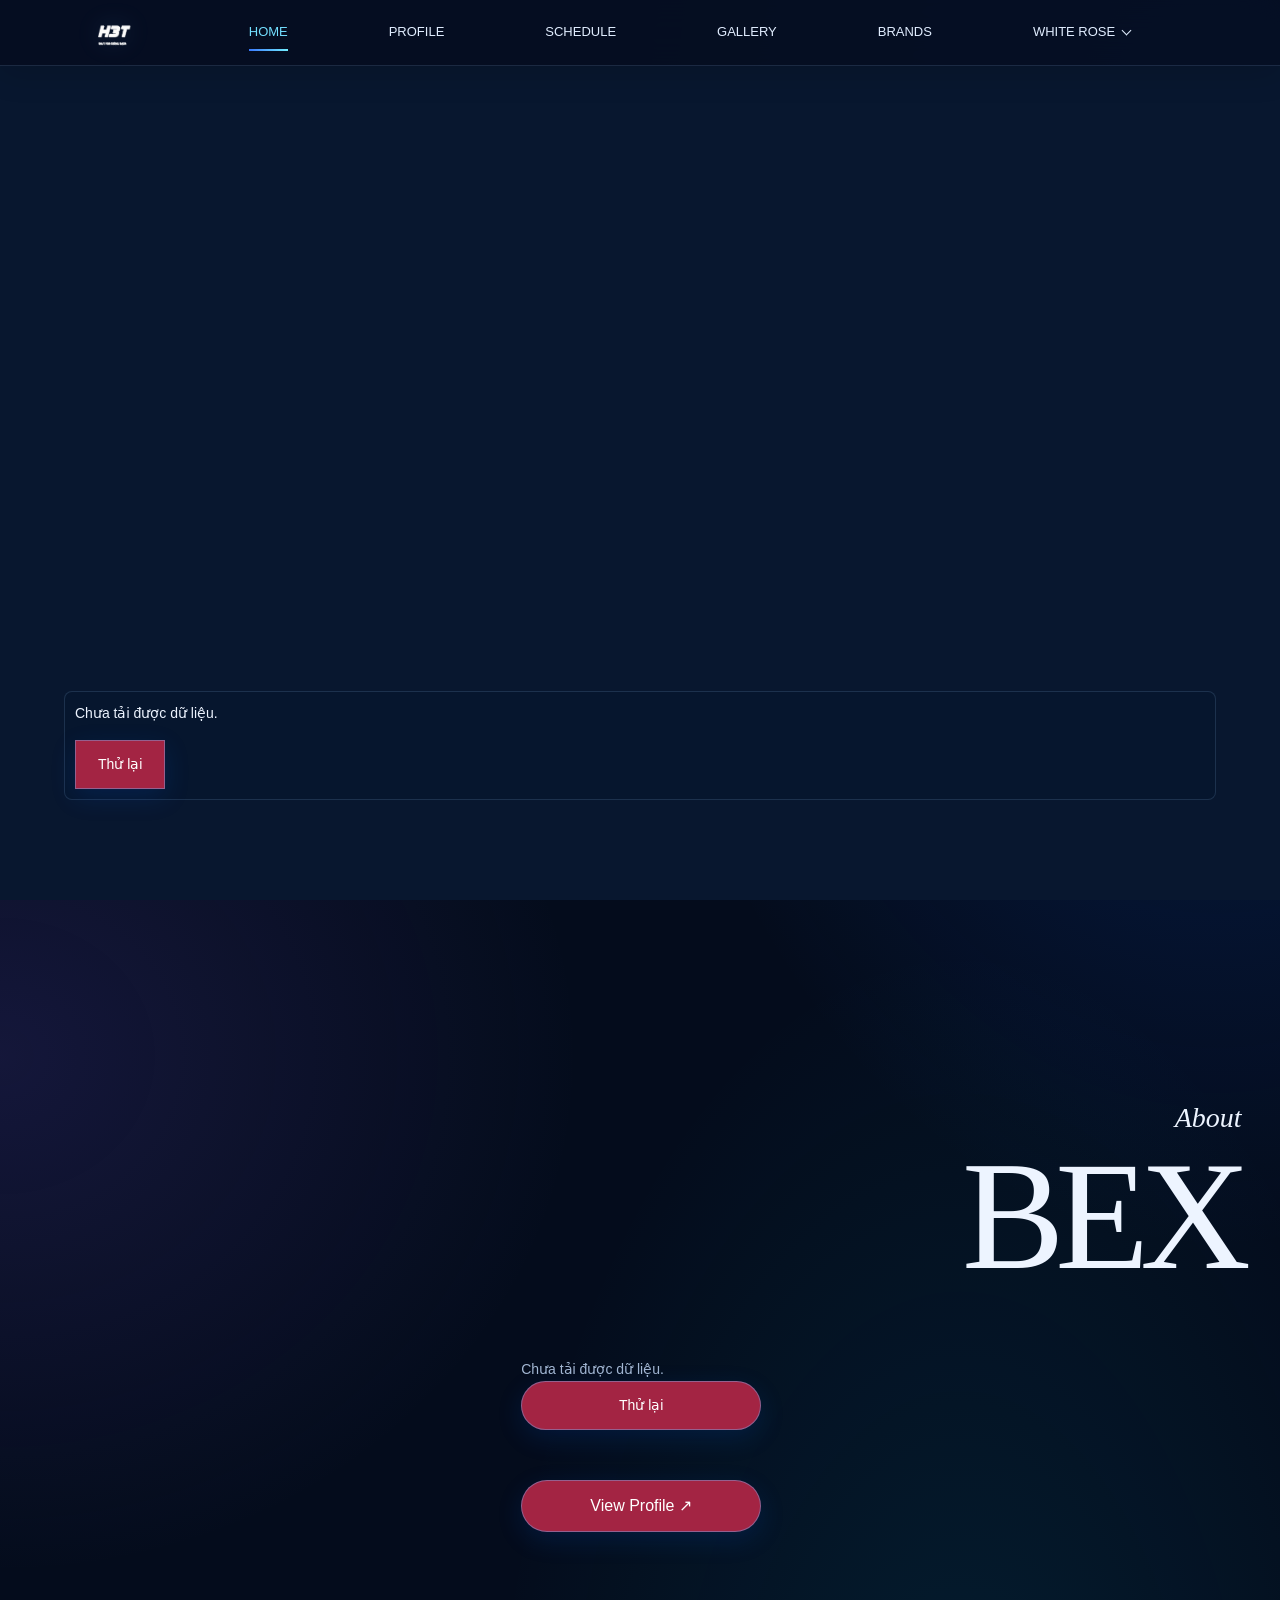
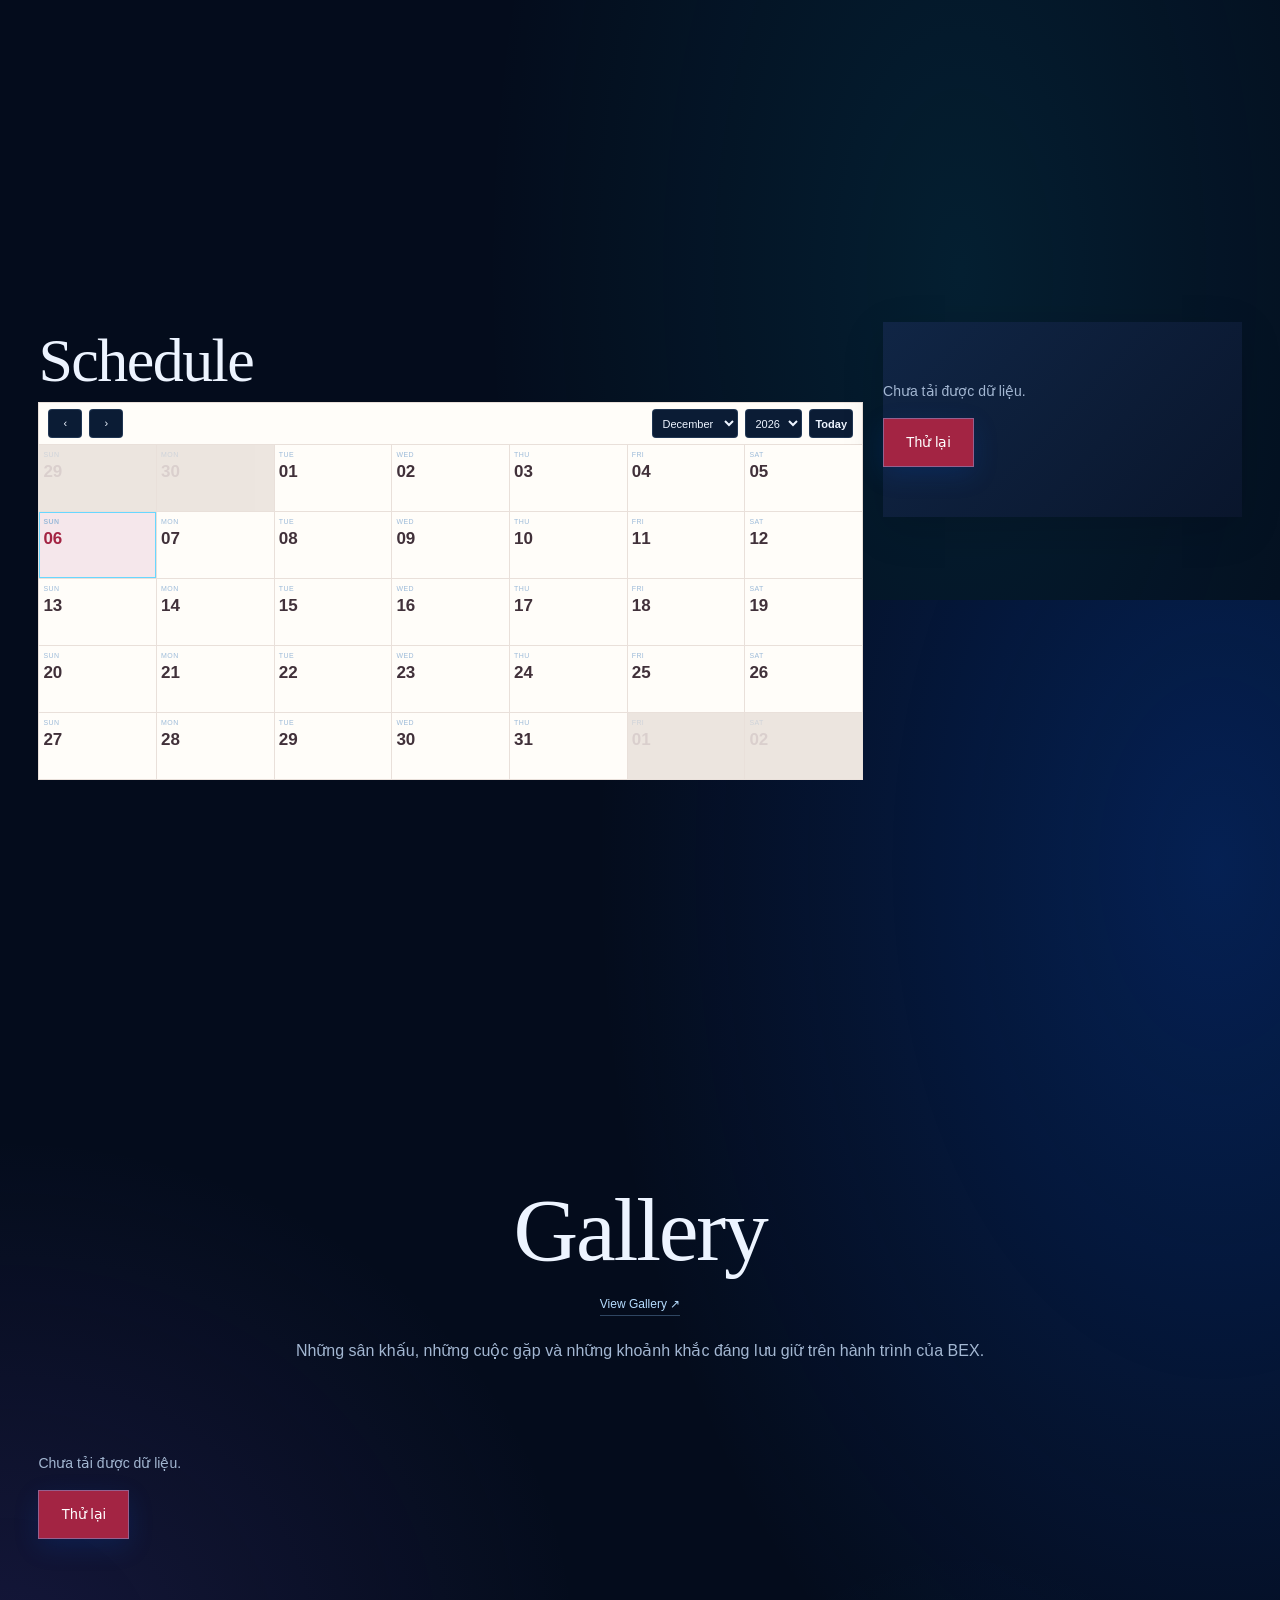
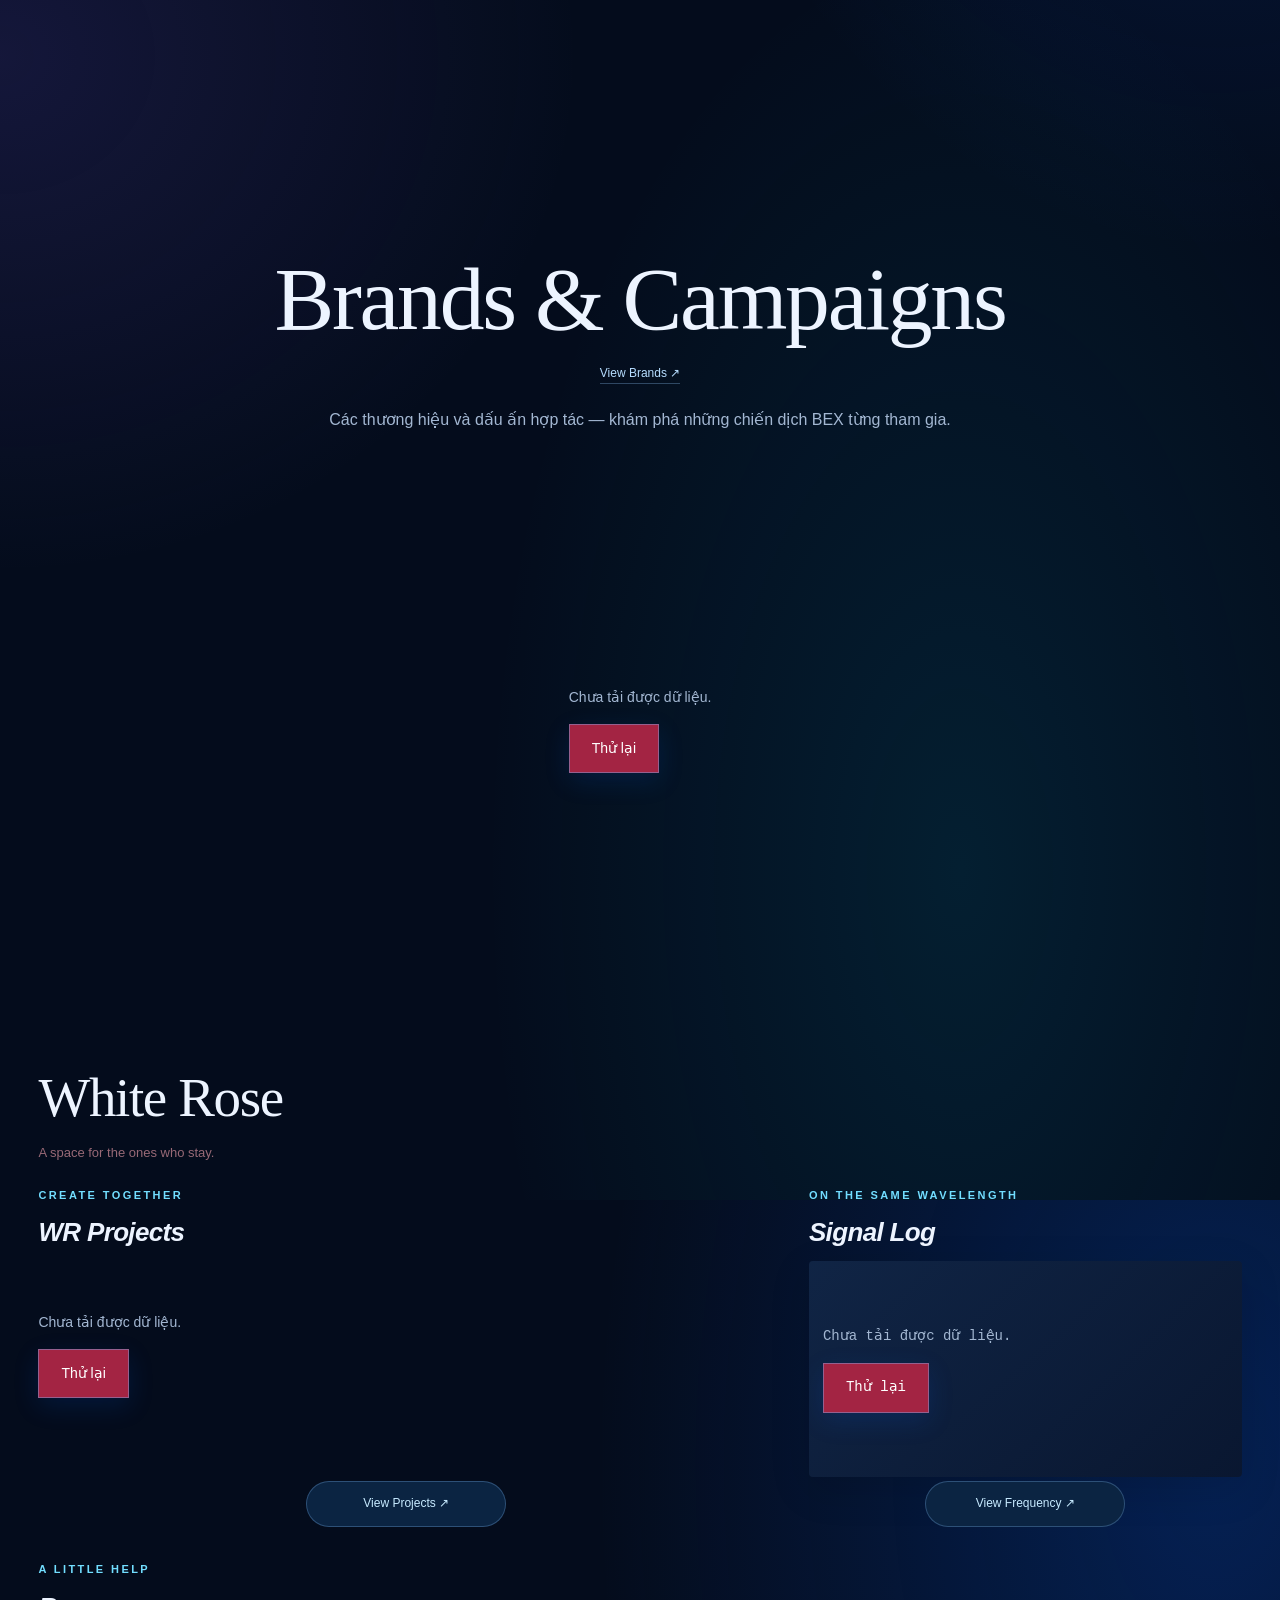
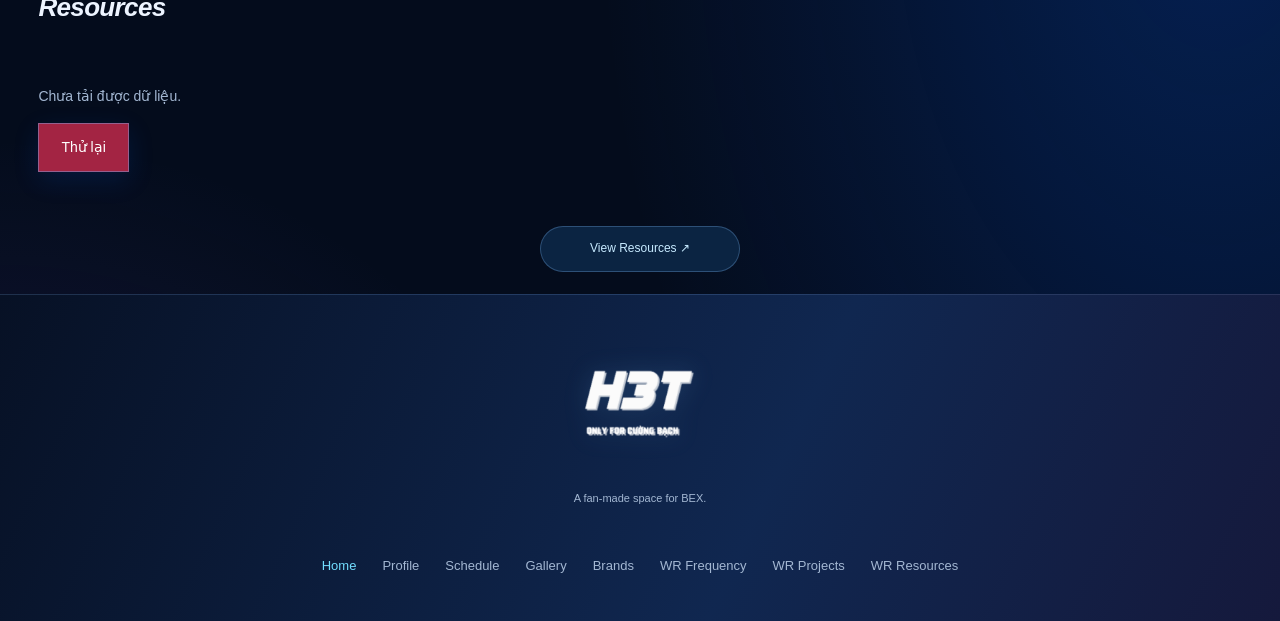
==== commit 28143ab4: "update site" ====
--- a/index.html
+++ b/index.html
@@ -1,11 +1,11 @@
 <!doctype html><html lang="vi"><head><meta charset="utf-8"><meta name="viewport" content="width=device-width,initial-scale=1"><title>BEX · White Rose</title><link rel="icon" href="assets/logo-h3t.png"><link rel="stylesheet" href="site/site.css"><link rel="stylesheet" href="site/home-demo.css"><link rel="stylesheet" href="site/home-layout.css"><link rel="stylesheet" href="site/loading.css"><script src="site/data-cache.js"></script><script src="site/loading.js"></script><link rel="stylesheet" href="site/theme.css"></head><body class="editorial-page home-page home-brief-demo"><div id="site-loading-banner" role="status" aria-live="polite"><div class="loading-mark"><img src="assets/logo-h3t.png" alt="H3T"></div><span class="loading-caption">WHITE ROSE / BEX</span><p id="site-loading-label">Đang tải dữ liệu…</p></div><div class="site-nav" role="navigation" aria-label="Main navigation"><a class="site-brand" href="index.html"><img src="assets/logo-h3t.png" alt="H3T"></a><div class="site-links"><a href="index.html" aria-current="page">Home</a><a href="profile.html">Profile</a><a href="schedule.html">Schedule</a><a href="gallery.html">Gallery</a><a href="brand.html">Brands</a><details class="nav-group"><summary>White Rose</summary><div><a href="frequency.html">WR Frequency</a><a href="project.html">WR Projects</a><a href="resources.html">WR Resources</a></div></details></div></div>
 <section class="brief-hero" aria-label="Featured images"><img id="hero-image" src="assets/wall.jpg" alt="BEX · featured banner"><div class="hero-caption"><span>WHITE ROSE / BEX</span><p>Every moment,<br>a little closer.</p></div></section>
 <main class="editorial-main home-main">
-<section class="brief-about"><div class="about-image"><img alt="" hidden><span>MEET THE ARTIST</span></div><div><span class="eyebrow">01 / ABOUT</span><div class="about-wordmark"><span>About</span><h1>BEX</h1></div><div id="home-profile-data"></div><a class="page-button" href="profile.html">View Profile ↗</a></div></section>
-<section class="home-section layout-schedule"><div class="home-section-heading"><div><span class="eyebrow">02 / SAVE THE DATE</span><h2>Schedule</h2></div><a class="text-link" href="schedule.html">View Schedule ↗</a></div><div class="brief-schedule"><div id="brief-calendar"></div><article class="nearest-event"></article></div></section>
-<section class="home-section layout-gallery"><div class="home-section-heading"><div><span class="eyebrow">03 / THROUGH THE LENS</span><h2>Gallery</h2></div><a class="text-link" href="gallery.html">View Gallery ↗</a></div><p class="section-introduction">Những sân khấu, những cuộc gặp và những khoảnh khắc đáng lưu giữ trên hành trình của BEX.</p><div id="brief-gallery" class="brief-photo-grid"></div></section>
-<section class="home-section layout-brands"><div class="home-section-heading"><div><span class="eyebrow">04 / CONNECTIONS</span><h2>Brands &amp; Campaigns</h2></div><a class="text-link" href="brand.html">View Brands ↗</a></div><p class="section-introduction">Các thương hiệu và dấu ấn hợp tác — khám phá những chiến dịch BEX từng tham gia.</p><div id="home-brand"></div></section>
-<section class="home-section brief-white-rose"><div class="wr-intro"><span class="eyebrow">05 / FROM US, WITH LOVE</span><h2>White Rose</h2><p>A space for the ones who stay.</p></div>
+<section class="brief-about"><div class="about-image"><img alt="" hidden><span>MEET THE ARTIST</span></div><div><div class="about-wordmark"><span>About</span><h1>BEX</h1></div><div id="home-profile-data"></div><a class="page-button" href="profile.html">View Profile ↗</a></div></section>
+<section class="home-section layout-schedule"><div class="home-section-heading"><div><h2>Schedule</h2></div><a class="text-link" href="schedule.html">View Schedule ↗</a></div><div class="brief-schedule"><div id="brief-calendar"></div><article class="nearest-event"></article></div></section>
+<section class="home-section layout-gallery"><div class="home-section-heading"><div><h2>Gallery</h2></div><a class="text-link" href="gallery.html">View Gallery ↗</a></div><p class="section-introduction">Những sân khấu, những cuộc gặp và những khoảnh khắc đáng lưu giữ trên hành trình của BEX.</p><div id="brief-gallery" class="brief-photo-grid"></div></section>
+<section class="home-section layout-brands"><div class="home-section-heading"><div><h2>Brands &amp; Campaigns</h2></div><a class="text-link" href="brand.html">View Brands ↗</a></div><p class="section-introduction">Các thương hiệu và dấu ấn hợp tác — khám phá những chiến dịch BEX từng tham gia.</p><div id="home-brand"></div></section>
+<section class="home-section brief-white-rose"><div class="wr-intro"><h2>White Rose</h2><p>A space for the ones who stay.</p></div>
 <div class="wr-top-layout"><section class="wr-subsection wr-project-panel"><div class="home-section-heading"><div><span class="eyebrow">CREATE TOGETHER</span><h2>WR Projects</h2></div><a class="text-link" href="project.html">View Projects ↗</a></div><div id="brief-projects" class="brief-projects"></div></section>
 <section class="wr-subsection wr-frequency-panel"><div class="home-section-heading"><div><span class="eyebrow">ON THE SAME WAVELENGTH</span><h2>Signal Log</h2></div><a class="text-link" href="frequency.html">View Frequency ↗</a></div><div class="frequency-log"></div></section>
 </div><section class="wr-subsection wr-resource-panel"><div class="home-section-heading"><div><span class="eyebrow">A LITTLE HELP</span><h2>Resources</h2></div><a class="text-link" href="resources.html">View Resources ↗</a></div><div id="brief-resources" class="brief-resources"></div></section>
--- a/site/theme.css
+++ b/site/theme.css
@@ -1,4 +1,24 @@
 /* Shared midnight / electric-blue theme, loaded after page styles. */
+body.profile-page .artist-section,body.profile-page .artist-section:nth-of-type(even){background:transparent}
+@media(max-width:820px){
+ body.home-brief-demo .home-main>.brief-about{min-height:0;grid-template-columns:minmax(0,1.1fr) minmax(0,1fr);gap:20px;padding:28px 0;align-items:center}
+ body.home-brief-demo .home-main>.brief-about .about-image{height:auto;aspect-ratio:4/5}
+ body.home-brief-demo .home-main>.brief-about .about-image>img{height:100%;min-height:0;max-height:none;object-fit:cover;object-position:center 35%}
+ body.home-brief-demo .brief-about .page-button{margin-top:18px}
+}
+@media(max-width:600px){
+ body.home-brief-demo .home-main>.brief-about{grid-template-columns:minmax(0,1fr);gap:22px;padding:24px 0 32px}
+ body.home-brief-demo .home-main>.brief-about .about-image{width:100%;aspect-ratio:4/3;max-height:400px}
+ body.home-brief-demo .home-main>.brief-about>div:last-child{display:block}
+ body.home-brief-demo .brief-about .about-wordmark{text-align:left}
+ body.home-brief-demo .brief-about .about-wordmark>span{font-size:22px}
+ body.home-brief-demo .home-main>.brief-about .about-wordmark h1{font-size:clamp(48px,15vw,72px);margin:8px 0 18px}
+ body.home-brief-demo .home-main>.brief-about dl{grid-template-columns:repeat(2,minmax(0,1fr));gap:12px;margin:12px 0 0}
+ body.home-brief-demo .brief-about dl>div{min-width:0}
+ body.home-brief-demo .brief-about dd{font-size:14px;overflow-wrap:anywhere}
+ body.home-brief-demo .brief-about dt{font-size:10px}
+ body.home-brief-demo .brief-about .page-button{width:100%;min-width:0;padding:13px 18px}
+}
 @media(min-width:821px){
  body.schedule-page .hero,body .campaigns-banner,body .projects-banner,body .resources-banner{
   height:calc(100svh - var(--site-nav-height,66px));
@@ -85,6 +105,16 @@
 body .frequency-compose .rose-compose,body .frequency-compose .rose-compose label{color:var(--theme-text);background:transparent}
 body .loading-mark img,body .site-brand img,body .home-layout-footer>img{filter:drop-shadow(0 0 12px #6fc5ff26)}
 @media(max-width:820px){
+ body.home-brief-demo>.brief-hero,body.profile-page .artist-banner{
+  height:auto;min-height:0;max-height:none;aspect-ratio:16/8;box-sizing:border-box;overflow:hidden;
+ }
+ body.home-brief-demo>.brief-hero>img{position:absolute;inset:0;width:100%;height:100%;object-fit:cover}
+ body.profile-page .artist-banner-photo{object-fit:cover}
+ body.profile-page .profile-mobile-bio{padding:24px 5% 30px}
+ body.profile-page .profile-mobile-bio .artist-intro{width:100%;padding:0;box-sizing:border-box}
+ body.profile-page .profile-mobile-bio h1{font-size:clamp(40px,11vw,70px);margin:0 0 15px}
+ body.profile-page .profile-mobile-bio .artist-description{max-width:none}
+ body.profile-page .profile-mobile-banner-title{position:absolute;left:4%;bottom:6%;z-index:1;margin:0;font:500 clamp(40px,10vw,80px)/1 Georgia,serif;color:#fff;text-shadow:0 2px 20px #0006}
  body .site-nav.mobile-nav-ready .site-links{background:#08172ff5;color:var(--theme-text);border-color:var(--theme-line);backdrop-filter:blur(18px)}
  body .site-nav.mobile-nav-ready .mobile-nav-toggle{background:#112544;border-color:var(--theme-line);color:#d4eeff}
  body .site-nav.mobile-nav-ready .nav-group>div{border-color:var(--theme-line);background:transparent}
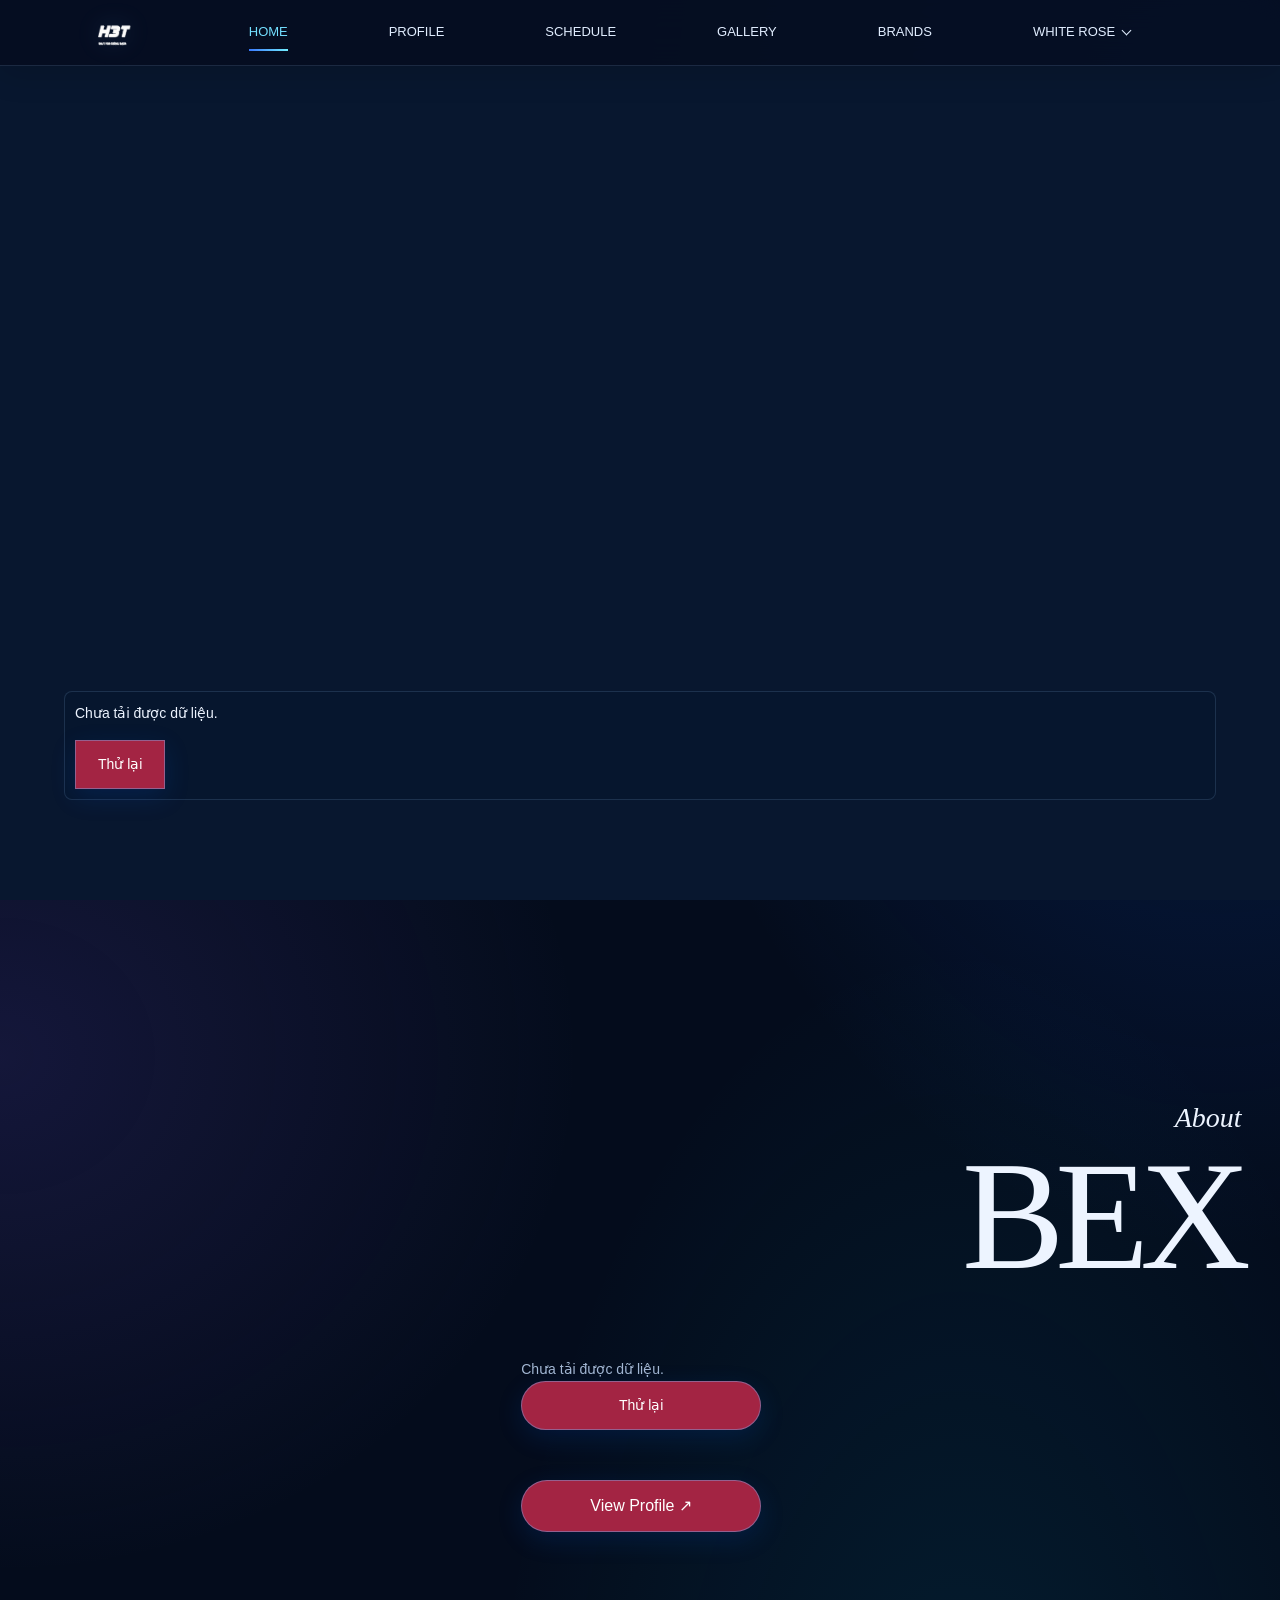
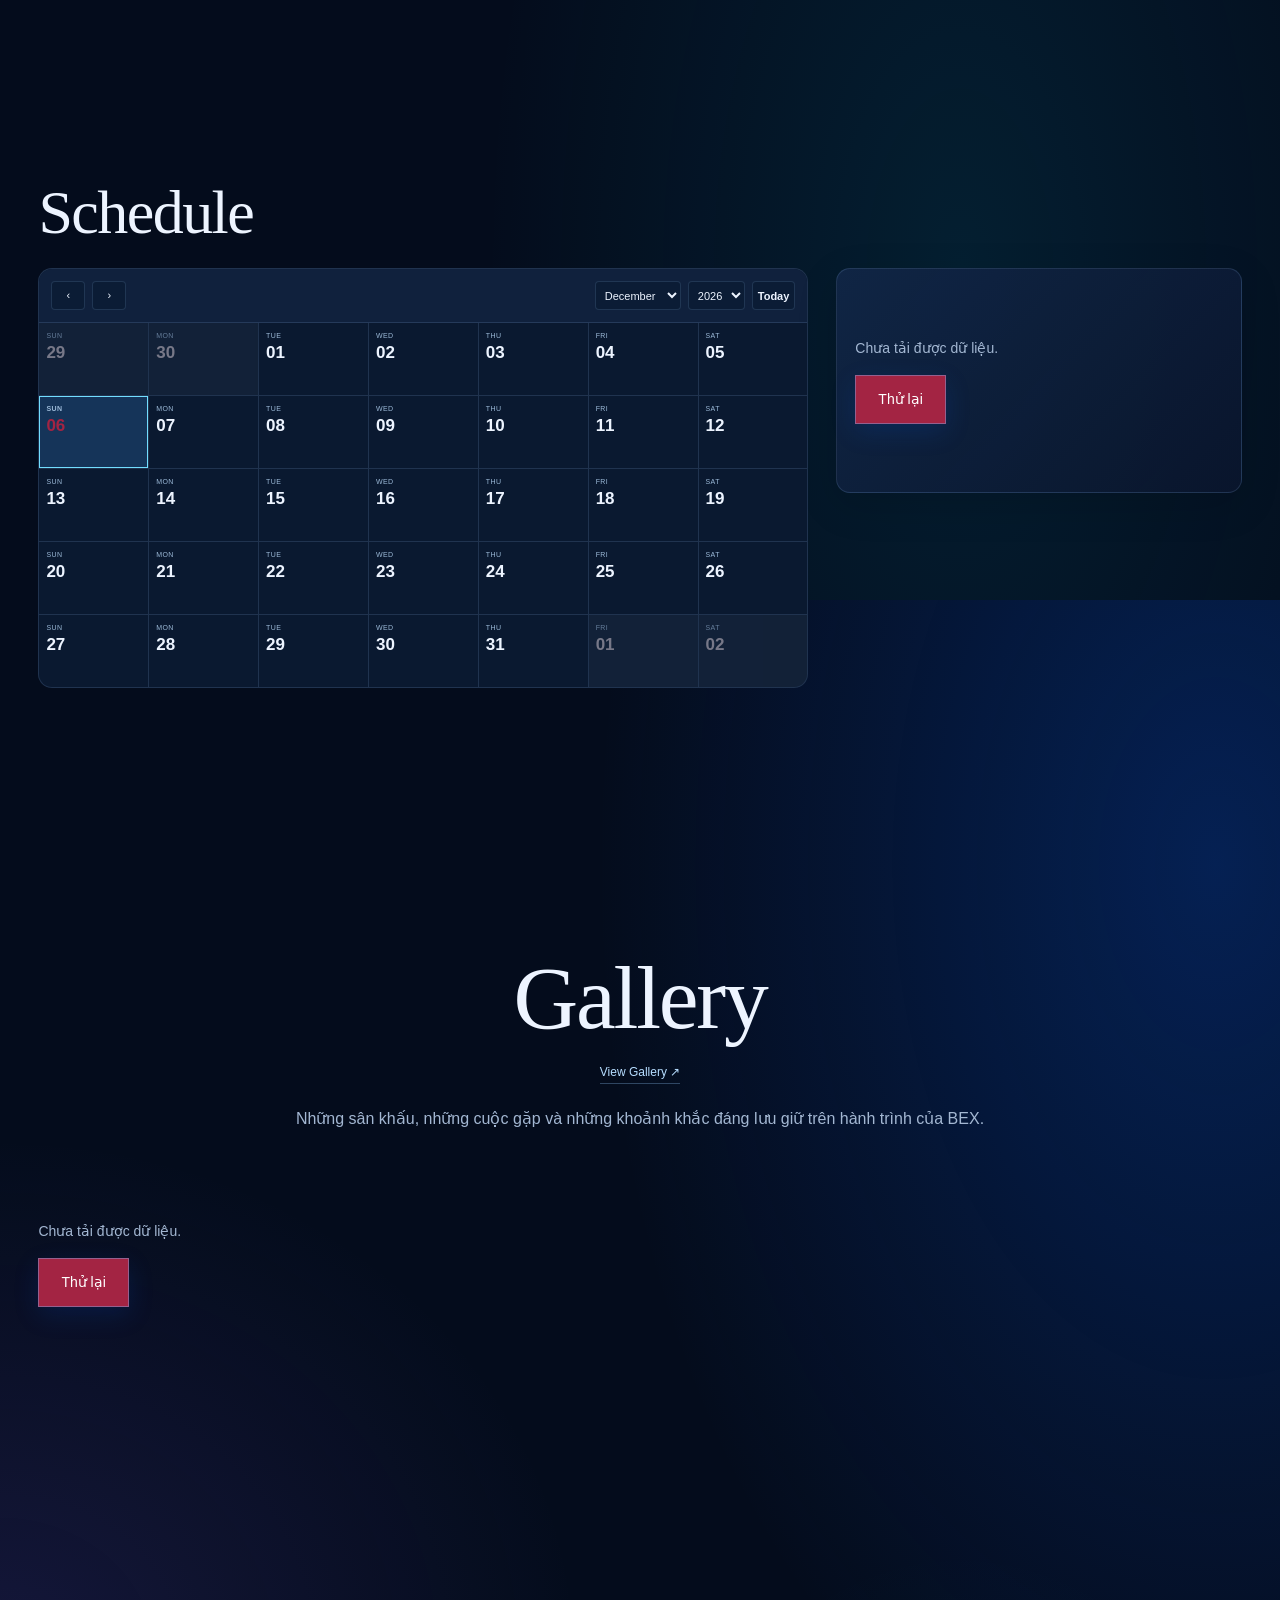
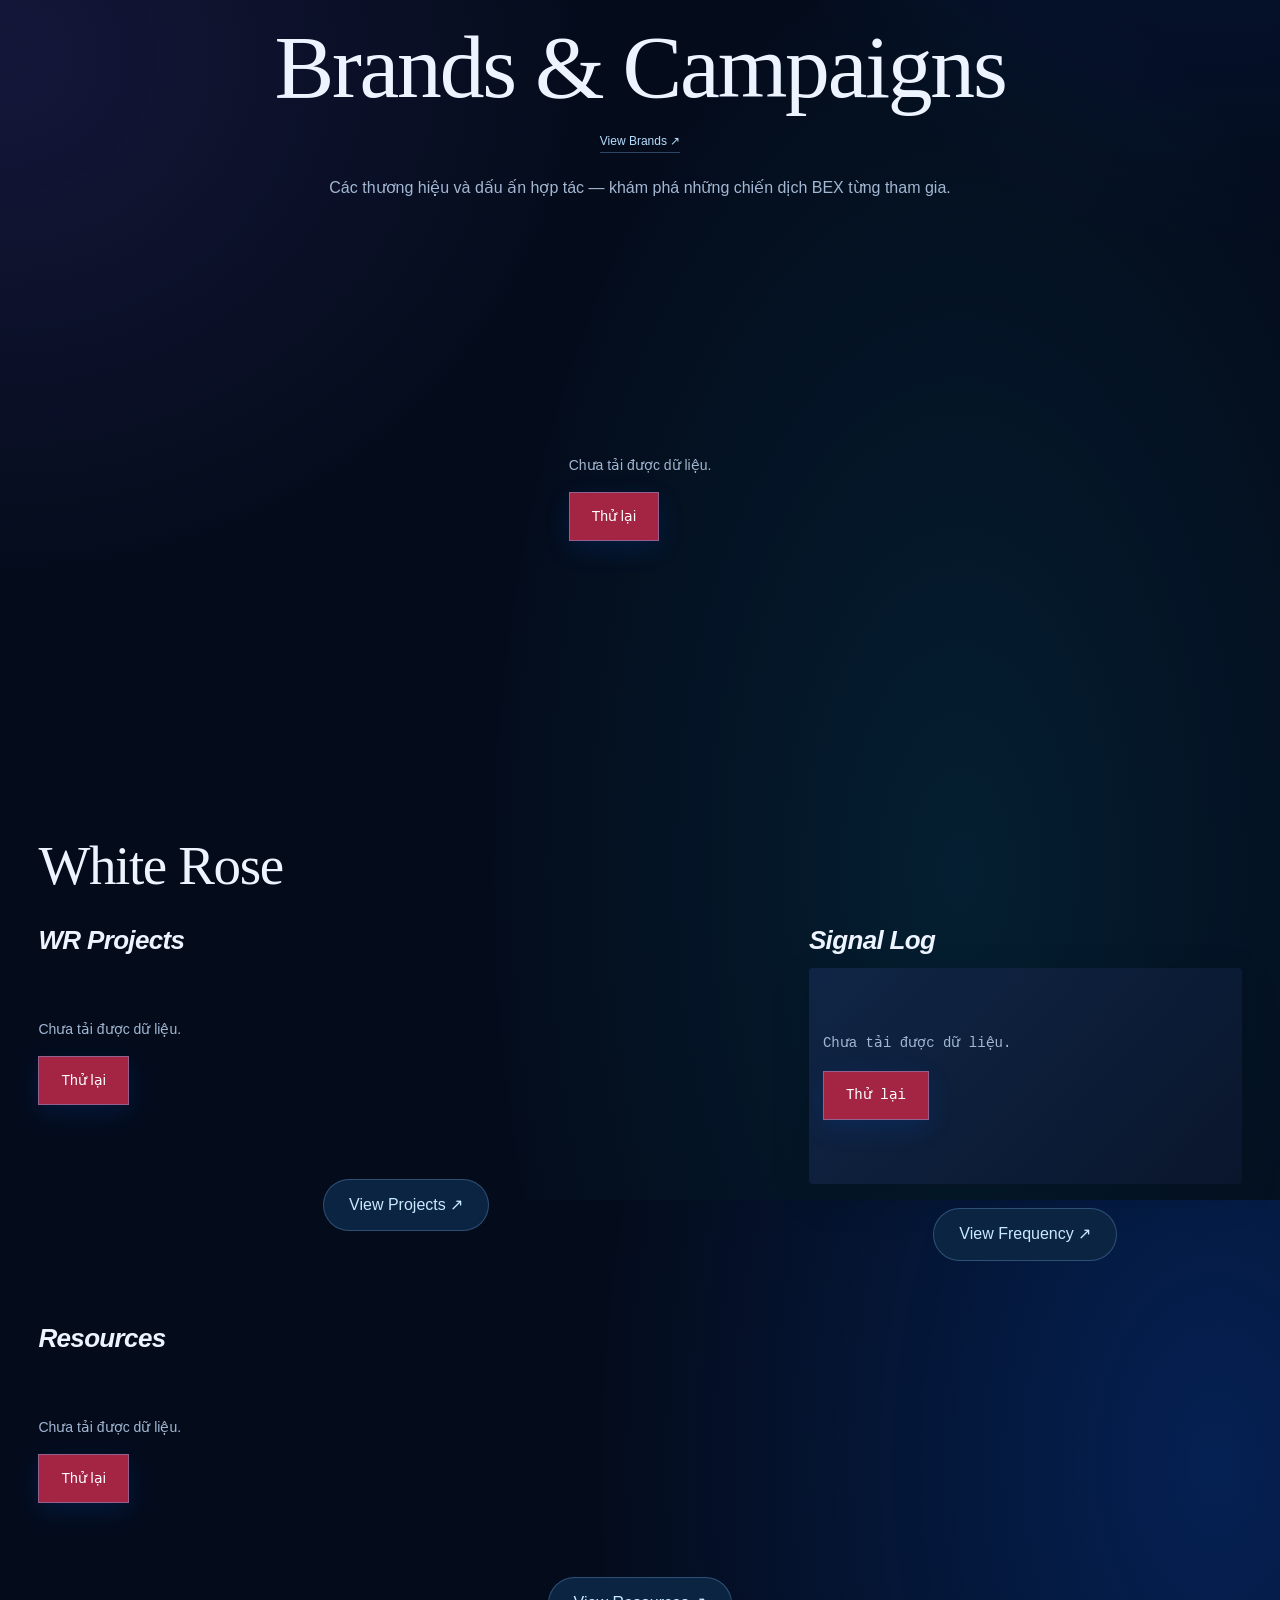
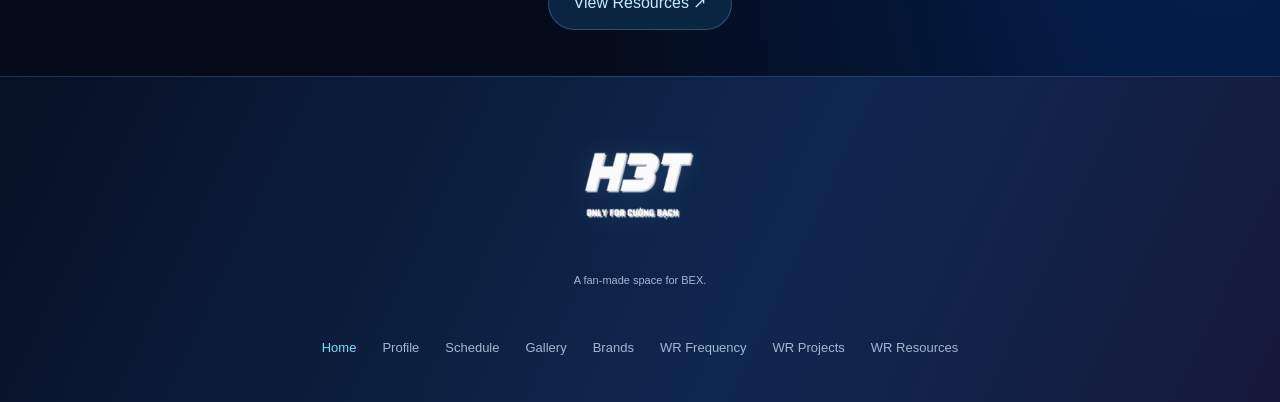
==== commit 89cc7dd6: "fix layout" ====
--- a/index.html
+++ b/index.html
@@ -5,8 +5,8 @@
 <section class="home-section layout-schedule"><div class="home-section-heading"><div><h2>Schedule</h2></div><a class="text-link" href="schedule.html">View Schedule ↗</a></div><div class="brief-schedule"><div id="brief-calendar"></div><article class="nearest-event"></article></div></section>
 <section class="home-section layout-gallery"><div class="home-section-heading"><div><h2>Gallery</h2></div><a class="text-link" href="gallery.html">View Gallery ↗</a></div><p class="section-introduction">Những sân khấu, những cuộc gặp và những khoảnh khắc đáng lưu giữ trên hành trình của BEX.</p><div id="brief-gallery" class="brief-photo-grid"></div></section>
 <section class="home-section layout-brands"><div class="home-section-heading"><div><h2>Brands &amp; Campaigns</h2></div><a class="text-link" href="brand.html">View Brands ↗</a></div><p class="section-introduction">Các thương hiệu và dấu ấn hợp tác — khám phá những chiến dịch BEX từng tham gia.</p><div id="home-brand"></div></section>
-<section class="home-section brief-white-rose"><div class="wr-intro"><h2>White Rose</h2><p>A space for the ones who stay.</p></div>
-<div class="wr-top-layout"><section class="wr-subsection wr-project-panel"><div class="home-section-heading"><div><span class="eyebrow">CREATE TOGETHER</span><h2>WR Projects</h2></div><a class="text-link" href="project.html">View Projects ↗</a></div><div id="brief-projects" class="brief-projects"></div></section>
-<section class="wr-subsection wr-frequency-panel"><div class="home-section-heading"><div><span class="eyebrow">ON THE SAME WAVELENGTH</span><h2>Signal Log</h2></div><a class="text-link" href="frequency.html">View Frequency ↗</a></div><div class="frequency-log"></div></section>
-</div><section class="wr-subsection wr-resource-panel"><div class="home-section-heading"><div><span class="eyebrow">A LITTLE HELP</span><h2>Resources</h2></div><a class="text-link" href="resources.html">View Resources ↗</a></div><div id="brief-resources" class="brief-resources"></div></section>
+<section class="home-section brief-white-rose"><div class="wr-intro"><h2>White Rose</h2></div>
+<div class="wr-top-layout"><section class="wr-subsection wr-project-panel"><div class="home-section-heading"><div><h2>WR Projects</h2></div></div><div id="brief-projects" class="brief-projects"></div><a class="text-link" href="project.html">View Projects ↗</a></section>
+<section class="wr-subsection wr-frequency-panel"><div class="home-section-heading"><div><h2>Signal Log</h2></div></div><div class="frequency-log"></div><a class="text-link" href="frequency.html">View Frequency ↗</a></section>
+</div><section class="wr-subsection wr-resource-panel"><div class="home-section-heading"><div><h2>Resources</h2></div></div><div id="brief-resources" class="brief-resources"></div><a class="text-link" href="resources.html">View Resources ↗</a></section>
 </section></main><footer class="site-footer home-layout-footer"><img src="assets/logo-h3t.png" alt="H3T"><span>A fan-made space for BEX.</span><nav class="footer-navigation" aria-label="Điều hướng cuối trang"><a href="index.html" aria-current="page">Home</a><a href="profile.html">Profile</a><a href="schedule.html">Schedule</a><a href="gallery.html">Gallery</a><a href="brand.html">Brands</a><a href="frequency.html">WR Frequency</a><a href="project.html">WR Projects</a><a href="resources.html">WR Resources</a></nav></footer><script src="site/config.js"></script><script src="site/content-client.js"></script><script src="site/navigation.js"></script><script src="site/home-motion.js"></script><script src="site/project-config.js"></script><script src="site/project-data.js"></script><script src="site/wishes-config.js"></script><script src="site/wishes-client.js"></script><script src="supabase/drive-gallery.js"></script><script src="site/home-data.js"></script><script src="site/content-banner.js"></script><script src="site/preload.js"></script></body></html>
--- a/site/theme.css
+++ b/site/theme.css
@@ -1,4 +1,55 @@
 /* Shared midnight / electric-blue theme, loaded after page styles. */
+body.home-brief-demo .wr-subsection>.text-link{position:static;inset:auto;transform:none;display:table;align-self:center;max-width:100%;box-sizing:border-box;margin:24px auto 0;padding:12px 25px;text-align:center;border:1px solid #699ed45c;border-radius:30px;background:#0b2442;color:#c7eaff;white-space:normal}
+body.home-brief-demo .wr-subsection{padding-bottom:24px}
+body .brief-project>p.project-author,body .project-preview-info>p.project-author{font-size:12px;line-height:1.6;color:var(--theme-muted);margin:8px 0 0;overflow-wrap:anywhere}
+body .brief-project>p.project-author{margin-left:12px;margin-right:12px}
+@media(min-width:821px){
+ body.home-brief-demo .layout-schedule #brief-calendar{align-self:stretch;display:flex;flex-direction:column;height:100%;min-height:0}
+ body.home-brief-demo .layout-schedule #brief-calendar .calendar-toolbar{flex:none}
+ body.home-brief-demo .layout-schedule #brief-calendar .compact-event-grid{flex:1;grid-template-rows:repeat(var(--calendar-weeks,5),minmax(72px,1fr));min-height:0}
+ body.home-brief-demo .layout-schedule #brief-calendar .compact-event-grid .month-cell{height:auto;min-height:72px}
+}
+/* Home calendar and upcoming event share one aligned content row. */
+body.home-brief-demo .home-main>.layout-schedule{min-height:0;display:grid;grid-template-columns:minmax(0,1.9fr) minmax(280px,1fr);gap:22px 28px;align-content:start;padding-top:40px;padding-bottom:48px}
+body .layout-schedule>.home-section-heading{grid-column:1/-1;grid-row:1}
+body .layout-schedule #brief-calendar{grid-column:1;grid-row:2;align-self:start;margin:0;background:#0a1930;border:1px solid var(--theme-line);border-radius:14px;overflow:hidden}
+body .layout-schedule .calendar-toolbar{background:#10213d;border-bottom:1px solid var(--theme-line);padding:12px}
+body .layout-schedule #brief-calendar .compact-event-grid{background:var(--theme-line);gap:1px;border:0}
+body .layout-schedule #brief-calendar .compact-event-grid .month-cell{height:clamp(70px,10svh,100px);min-height:0;background:#0a1930;border:0;color:var(--theme-text);padding:7px;overflow:hidden}
+body .layout-schedule #brief-calendar .compact-event-grid .month-today{background:#153459;box-shadow:inset 0 0 0 1px #72deff}
+body .layout-schedule #brief-calendar .compact-event-grid .calendar-outside{background:#081326;opacity:.55}
+body .layout-schedule #brief-calendar .calendar-day-number{color:var(--theme-text);font-size:18px}
+body .layout-schedule #brief-calendar .calendar-event{background:transparent;color:#c5eaff;padding:3px 0}
+body .layout-schedule #brief-calendar .calendar-event>time{font-size:9px;color:#9bb7d5;white-space:nowrap;overflow:hidden;text-overflow:ellipsis}
+body .layout-schedule #brief-calendar .calendar-event>span{font-size:10px;-webkit-line-clamp:2}
+body.home-brief-demo .home-main>.layout-schedule .nearest-event{grid-column:2;grid-row:2;display:block;margin:0;padding:18px;border:1px solid var(--theme-line);border-radius:14px;align-self:start}
+body .layout-schedule .nearest-event>.eyebrow{display:block;font-size:11px;letter-spacing:.12em;margin:0 0 13px}
+body .layout-schedule .upcoming-media{aspect-ratio:16/10;display:grid;place-items:center;background:#061125;border-radius:9px;overflow:hidden}
+body .layout-schedule .upcoming-media>img{display:block;width:100%;height:100%;min-height:0;max-height:280px;object-fit:contain}
+body .layout-schedule .upcoming-image-empty{padding:20px;color:var(--theme-muted);font-size:12px;text-align:center}
+body .layout-schedule .upcoming-info .next-date{font-size:12px;color:var(--theme-accent);margin:16px 0 8px}
+body .layout-schedule .upcoming-info h3{font-size:clamp(20px,2vw,28px);line-height:1.3;margin:0 0 10px}
+body .layout-schedule .upcoming-info p{font-size:13px;color:var(--theme-muted);margin:0 0 12px;line-height:1.65}
+body .layout-schedule .upcoming-tags{display:flex;flex-wrap:wrap;gap:6px}
+body .layout-schedule .upcoming-info>.text-link{display:block;text-align:center;margin-top:18px;padding:10px 15px;border:1px solid #629dd355;border-radius:25px;background:#103354;color:#c5edff}
+@media(max-width:820px){
+ body.home-brief-demo .home-main>.layout-schedule{grid-template-columns:minmax(0,1fr);gap:18px;padding:28px 0}
+ body .layout-schedule #brief-calendar{grid-column:1;grid-row:2}
+ body.home-brief-demo .home-main>.layout-schedule .nearest-event{grid-column:1;grid-row:3;padding:16px}
+ body .layout-schedule #brief-calendar .compact-event-grid .month-cell{height:80px;padding:4px}
+ body .layout-schedule #brief-calendar .calendar-event>time{display:none}
+ body .layout-schedule #brief-calendar .calendar-event>span{font-size:9px}
+ body .layout-schedule .upcoming-media{aspect-ratio:16/9}
+}
+/* Match page-specific selector strength so the old light surfaces cannot win. */
+body.frequency-page .home-layout-footer{background:linear-gradient(115deg,#071125,#102750 60%,#15193c);color:var(--theme-muted);border-color:var(--theme-line)}
+body.frequency-page .frequency-section>.rose-more{background:var(--theme-action);color:#fff;border:1px solid #80baff66;box-shadow:0 8px 26px #075bec26}
+body.frequency-page .frequency-section>.rose-more:hover:not(:disabled){filter:brightness(1.12)}
+body.frequency-page .frequency-section>.rose-more:disabled{opacity:.6;cursor:wait}
+body.frequency-page .rose-submit{background:var(--theme-action);color:#fff;border:1px solid #80baff66}
+body.frequency-page .rose-submit:hover:not(:disabled){filter:brightness(1.12)}
+body.frequency-page .rose-form-intro,body.frequency-page .rose-form-meta,body.frequency-page .rose-demo-note,body.frequency-page .rose-compose label>span{color:var(--theme-muted)}
+body.frequency-page .rose-feedback{color:var(--theme-accent)}
 body.profile-page .artist-section,body.profile-page .artist-section:nth-of-type(even){background:transparent}
 @media(max-width:820px){
  body.home-brief-demo .home-main>.brief-about{min-height:0;grid-template-columns:minmax(0,1.1fr) minmax(0,1fr);gap:20px;padding:28px 0;align-items:center}
@@ -120,3 +171,10 @@
  body .site-nav.mobile-nav-ready .nav-group>div{border-color:var(--theme-line);background:transparent}
  body .site-nav.mobile-nav-ready .nav-group>summary[aria-current]{color:var(--theme-accent)}
 }
+
+/* Upcoming posters retain their native proportions without letterboxing. */
+body.home-brief-demo .layout-schedule .upcoming-media{display:block;aspect-ratio:auto;background:transparent}
+body.home-brief-demo .layout-schedule .upcoming-media>img{display:block;width:100%;height:auto;min-height:0;max-height:none;object-fit:contain}
+
+body .brief-project .brief-image-tile{background:#0a1b34}
+body .project-image-empty{display:grid;place-items:center;height:100%;padding:24px;text-align:center;color:var(--theme-muted);font-size:13px}
